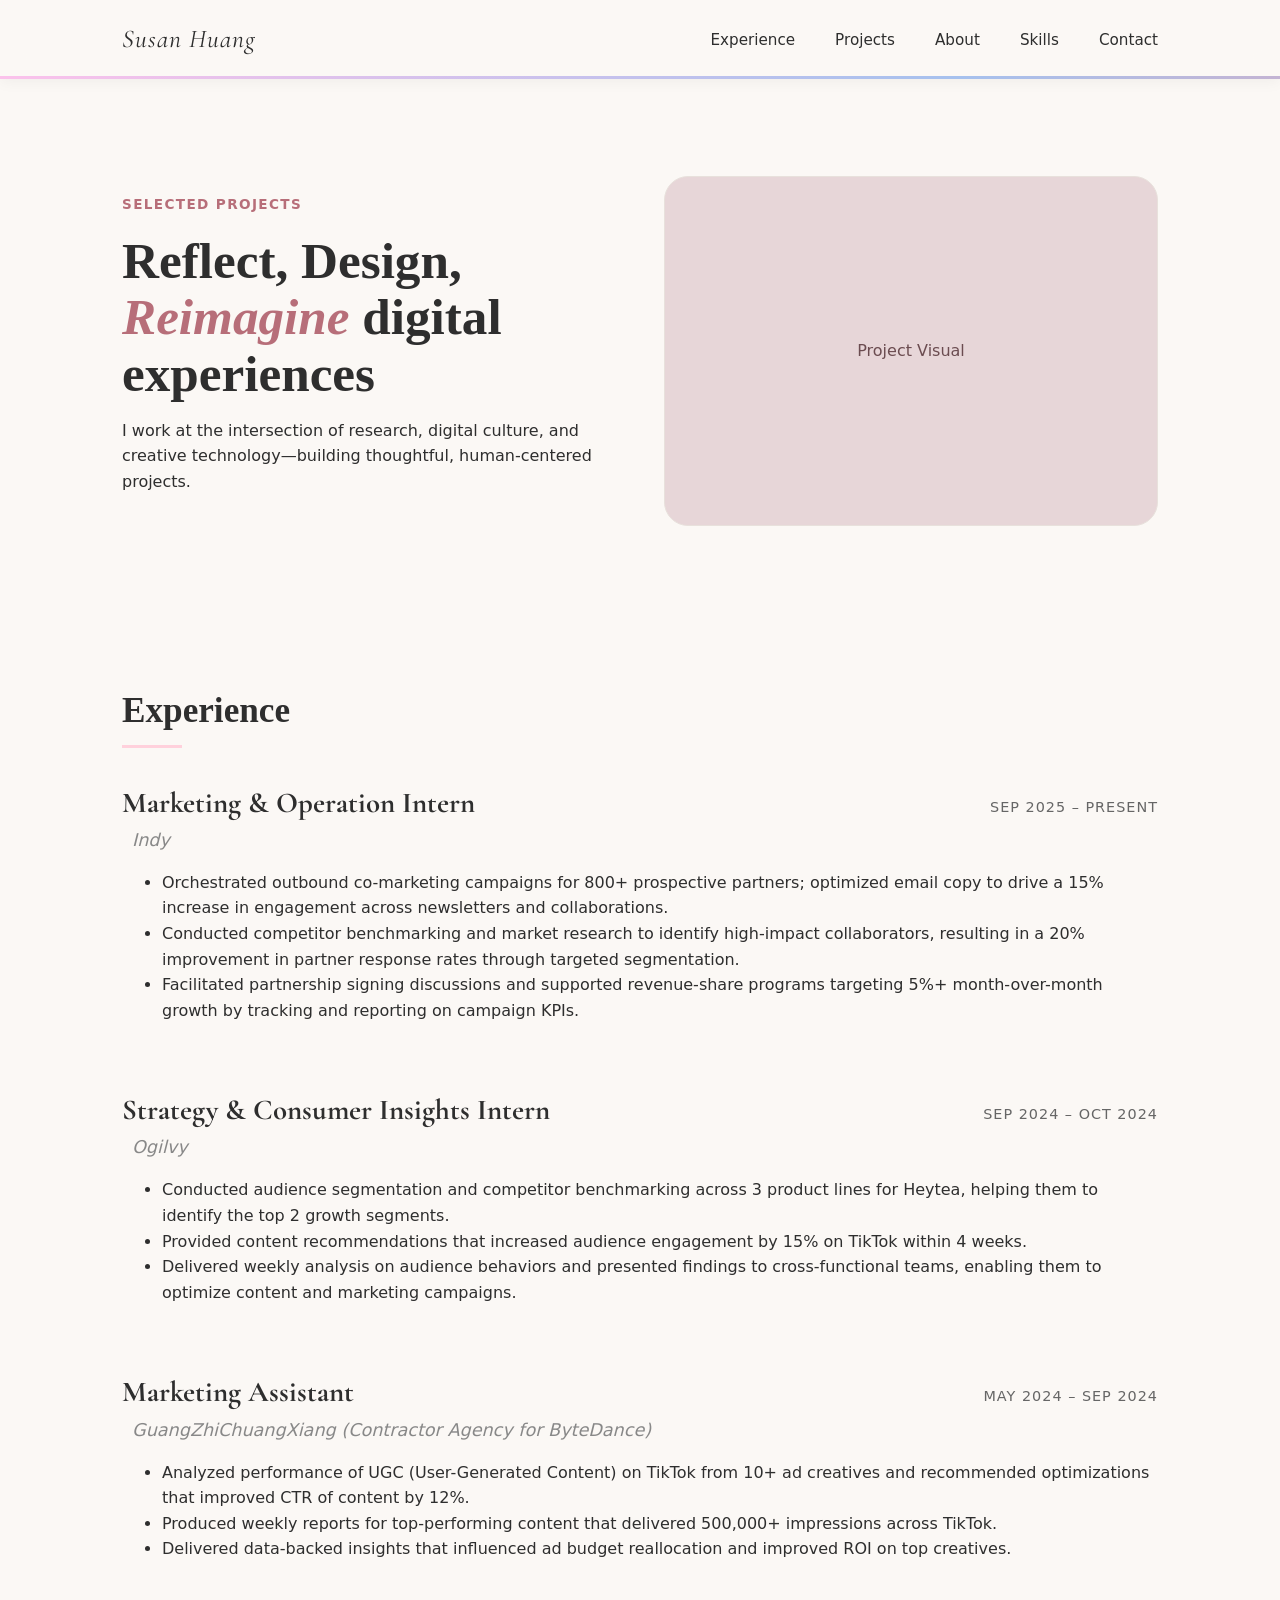
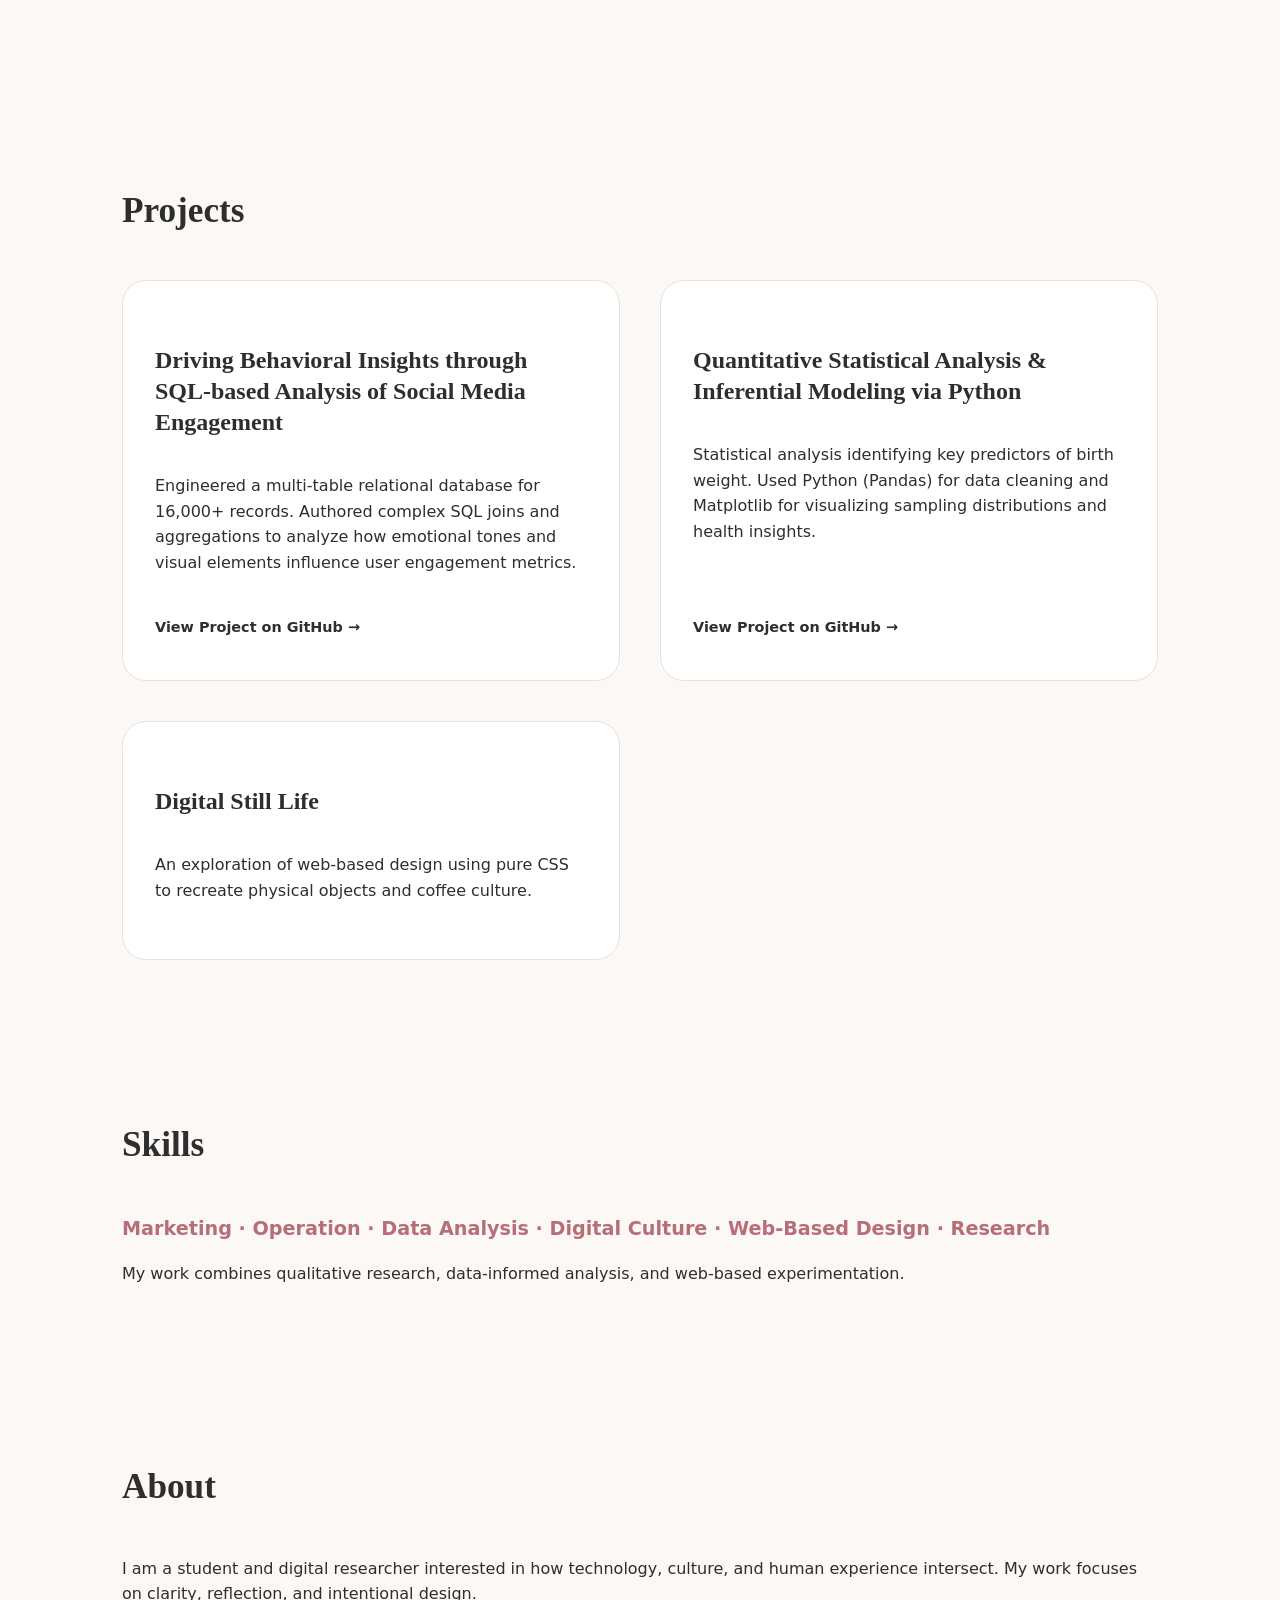
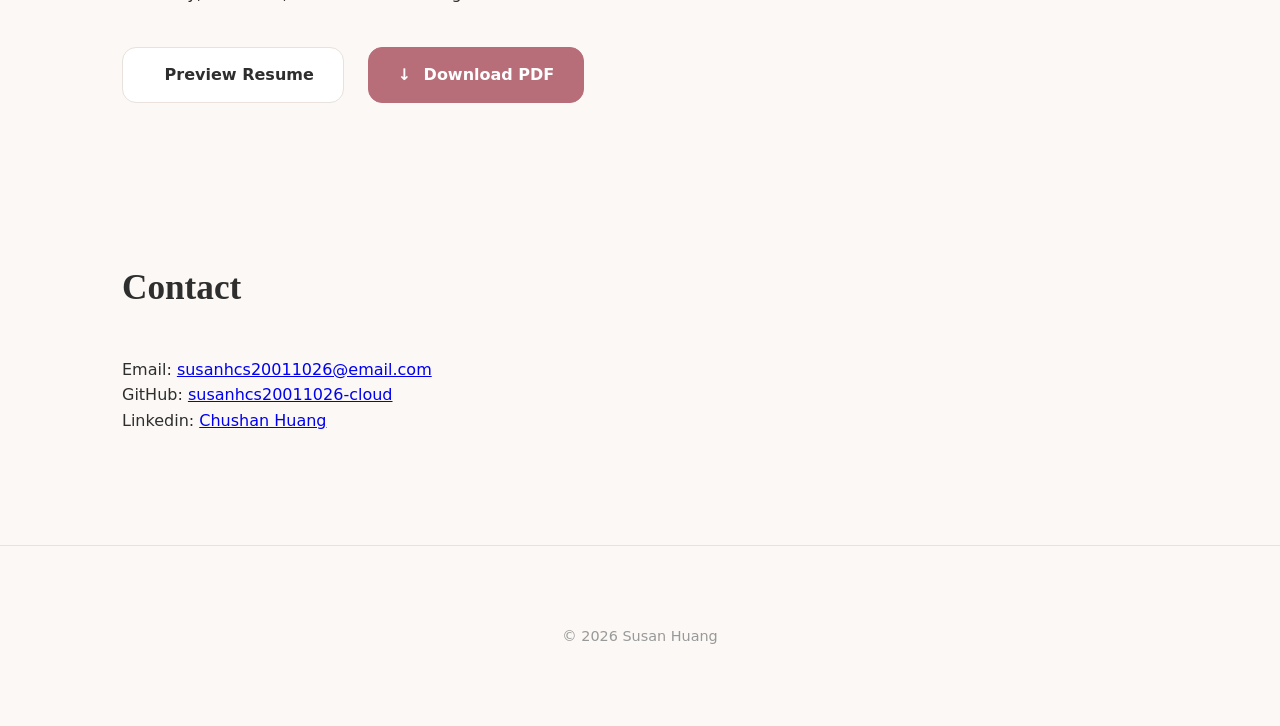
==== index.html @ eb7359be "first commit" ====
<!DOCTYPE html>
<html lang="en">
<head>
  <meta charset="UTF-8" />
  <title>Susan Huang — Career Portfolio</title>
  <meta name="viewport" content="width=device-width, initial-scale=1.0" />
  <link rel="stylesheet" href="style.css" />
  <link
  href="https://fonts.googleapis.com/css2?family=Cormorant+Garamond:ital@1&display=swap"
  rel="stylesheet"/>
</head>

<body>
  <header class="site-header">
    <nav class="nav">
      <div class="logo">Susan Huang</div>
      <ul class="nav-links">
        <li><a href="#Experience">Experience</a></li>
        <li><a href="#projects">Projects</a></li>
        <li><a href="#about">About</a></li>
        <li><a href="#skills">Skills</a></li>
        <li><a href="#contact">Contact</a></li>

      </ul>
    </nav>
  </header>

  <main>
    <section class="hero">
      <div class="hero-text">
        <span class="tag">Selected Projects</span>
        <h1>
          Reflect, Design,<br />
          <em>Reimagine</em> digital experiences
        </h1>
        <p>
          I work at the intersection of research, digital culture,
          and creative technology—building thoughtful, human-centered projects.
        </p>
      </div>

      <div class="hero-visual">
        <div class="placeholder">Project Visual</div>
      </div>
    </section>

    <section id="experience" class="experience">
  <h2>Experience</h2>
  <div class="experience-list">
    
    <div class="experience-item">
      <div class="exp-header">
        <div class="exp-title-group">
          <h3>Marketing & Operation Intern</h3>
          <span class="company">Indy</span>
        </div>
        <span class="date">Sep 2025 – Present</span>
      </div>
      <ul class="exp-bullet-points">
        <li>Orchestrated outbound co-marketing campaigns for 800+ prospective partners; optimized email copy to drive a 15% increase in engagement across newsletters and collaborations.</li>
        <li>Conducted competitor benchmarking and market research to identify high-impact collaborators, resulting in a 20% improvement in partner response rates through targeted segmentation.</li>
        <li>Facilitated partnership signing discussions and supported revenue-share programs targeting 5%+ month-over-month growth by tracking and reporting on campaign KPIs.</li>
      </ul>
    </div>

    <div class="experience-item">
      <div class="exp-header">
        <div class="exp-title-group">
          <h3>Strategy & Consumer Insights Intern</h3>
          <span class="company">Ogilvy</span>
        </div>
        <span class="date">Sep 2024 – Oct 2024</span>
      </div>
      <ul class="exp-bullet-points">
        <li>Conducted audience segmentation and competitor benchmarking across 3 product lines for Heytea, helping them to identify the top 2 growth segments.</li>
        <li>Provided content recommendations that increased audience engagement by 15% on TikTok within 4 weeks.</li>
        <li>Delivered weekly analysis on audience behaviors and presented findings to cross-functional teams, enabling them to optimize content and marketing campaigns.</li>
      </ul>
    </div>

    <div class="experience-item">
      <div class="exp-header">
        <div class="exp-title-group">
          <h3>Marketing Assistant</h3>
          <span class="company">GuangZhiChuangXiang (Contractor Agency for ByteDance)</span>
        </div>
        <span class="date">May 2024 – Sep 2024</span>
      </div>
      <ul class="exp-bullet-points">
        <li>Analyzed performance of UGC (User-Generated Content) on TikTok from 10+ ad creatives and recommended optimizations that improved CTR of content by 12%.</li>
        <li>Produced weekly reports for top-performing content that delivered 500,000+ impressions across TikTok.</li>
        <li>Delivered data-backed insights that influenced ad budget reallocation and improved ROI on top creatives.</li>
      </ul>
    </div>

  </div>
</section>

    <section id="projects" class="projects">
  <h2>Projects</h2>
  <div class="project-list">
    <article class="project-card">
      <h3>Driving Behavioral Insights through SQL-based Analysis of Social Media Engagement</h3>
      <p>
        Engineered a multi-table relational database for 16,000+ records. Authored complex SQL joins and aggregations to analyze how emotional tones and visual elements influence user engagement metrics.
      </p>
      <a href="https://github.com/susanhcs20011026-cloud/Social-Media-Engagement-Database-on-Mental-Health-Posts-X-Platform-" target="_blank" class="project-link">
        View Project on GitHub →
      </a>
    </article>

    <article class="project-card">
      <h3>Quantitative Statistical Analysis & Inferential Modeling via Python</h3>
      <p>
        Statistical analysis identifying key predictors of birth weight. Used Python (Pandas) for data cleaning and Matplotlib for visualizing sampling distributions and health insights.
      </p>
      <a href="https://github.com/susanhcs20011026-cloud/Public_Health_Inference_Birth_Weight" target="_blank" class="project-link">
        View Project on GitHub →
      </a>
    </article>

    <article class="project-card">
      <h3>Digital Still Life</h3>
      <p>
        An exploration of web-based design using pure CSS to recreate 
        physical objects and coffee culture.
      </p>
    </article>
  </div>
</section>

    <section id="skills" class="skills">
      <h2>Skills</h2>
      <p class="skills-subtitle">
        Marketing · Operation · Data Analysis · Digital Culture · Web-Based Design · Research 
      </p>
      <p class="skills-description">
        My work combines qualitative research, data-informed analysis, and web-based experimentation.
      </p>
    </section>

   <section id="about" class="about">
  <h2>About</h2>
  <p>
    I am a student and digital researcher interested in how
    technology, culture, and human experience intersect.
    My work focuses on clarity, reflection, and intentional design.
  </p>
  
  <div class="resume-actions">
    <a href="javascript:void(0)" class="btn-preview" onclick="toggleResume()">
      <span class="icon"></span> Preview Resume
    </a>

    <a href="susan_huang_resume.pdf" class="btn-resume" download>
      <span class="icon">↓</span> Download PDF
    </a>
  </div>

  <div id="resume-frame" class="resume-preview" style="margin-top: 3rem; display: none;">
    <h3>Resume Preview</h3>
    <div class="preview-container">
      <iframe src="Susan_Huang_Resume.pdf" width="100%" height="600px" style="border: none;"></iframe>
    </div>
  </div>
</section>

    <section id="contact" class="contact">
      <h2>Contact</h2>
      <p>
        Email: <a href="mailto:susanhhuang@email.com">susanhcs20011026@email.com</a><br>
        GitHub: <a href="https://github.com/susanhcs20011026-cloud">susanhcs20011026-cloud</a><br>
        Linkedin: <a href="https://www.linkedin.com/in/chushansusanhcs">Chushan Huang</a>
      </p>
    </section>
  </main>

  <footer class="site-footer">
    <p>© 2026 Susan Huang</p>
  </footer>
  <script>
  function toggleResume() {
    const frame = document.getElementById('resume-frame');
    if (frame.style.display === 'none') {
      frame.style.display = 'block';
      // 可选：点击后自动平滑滚动到预览区
      frame.scrollIntoView({ behavior: 'smooth' });
    } else {
      frame.style.display = 'none';
    }
  }
</script>
</body>
</html>
---- style.css ----
/* --- 基础变量与全局设置 --- */
:root {
  --bg-main: #fbf8f5;
  --accent: #b76e79;
  --text-main: #2e2e2e;
  --soft-border: #e8e1dc;
  --shadow-sm: 0 2px 8px rgba(0,0,0,0.05);
  --max-content-width: 1100px; /* 统一全站内容宽度核心变量 */
}

* {
  box-sizing: border-box;
}

body {
  margin: 0;
  font-family: system-ui, -apple-system, BlinkMacSystemFont, sans-serif;
  background-color: var(--bg-main);
  color: var(--text-main);
  line-height: 1.6;
  scroll-behavior: smooth;
  padding-top: 80px; /* 预留 Header 空间 */
}

/* --- 霓虹流光 Header --- */
.site-header {
  position: fixed; 
  top: 0;
  left: 0;
  width: 100%;
  z-index: 9999;
  padding: 1.2rem 0; /* 这里的左右通过内部 .nav 控制 */
  background: rgba(251, 248, 245, 0.85);
  backdrop-filter: blur(15px);
  -webkit-backdrop-filter: blur(15px);
  box-shadow: 0 2px 15px rgba(0, 0, 0, 0.05);
}

.site-header::after {
  content: "";
  position: absolute;
  bottom: 0;
  left: 0;
  right: 0;
  height: 3px;
  background: linear-gradient(90deg, #fbc2eb, #a6c1ee, #ff9a9e, #a6c1ee, #fbc2eb);
  background-size: 300% 100%;
  animation: flowing-border 6s linear infinite;
}

@keyframes flowing-border {
  0% { background-position: 0% 50%; }
  100% { background-position: 100% 50%; }
}

.nav {
  width: 100%;
  max-width: var(--max-content-width);
  margin: 0 auto;
  display: flex;
  justify-content: space-between;
  align-items: center;
  padding: 0 2rem;
}

.logo {
  font-family: "Cormorant Garamond", serif;
  font-style: italic;
  font-size: 1.6rem;
  letter-spacing: 0.04em;
  color: var(--text-main);
  text-decoration: none;
}

.nav-links {
  list-style: none;
  display: flex;
  gap: 2.5rem;
  margin: 0;
}

.nav-links a {
  text-decoration: none;
  color: var(--text-main);
  font-weight: 500;
  font-size: 0.95rem;
  transition: 0.3s;
}

.nav-links a:hover { color: var(--accent); }

/* --- 全局 Section 容器对齐修正 --- */
section, 
.hero, 
.projects, 
.experience, 
.skills, 
.about, 
.contact {
  max-width: var(--max-content-width);
  margin: 4rem auto; /* 统一上下外边距 */
  padding: 2rem;     /* 统一左右内边距 */
  box-sizing: border-box;
}

h2 {
  font-family: "Georgia", serif;
  font-size: 2.2rem;
  margin-bottom: 2.5rem;
  margin-left: 0;
  text-align: left;
}

/* --- Hero Section --- */
.hero {
  display: grid;
  grid-template-columns: 1fr 1fr;
  gap: 3rem;
  align-items: center;
}

.hero h1 {
  font-family: "Georgia", serif;
  font-size: 3.2rem;
  margin: 1rem 0;
  line-height: 1.1;
}

.hero em { color: var(--accent); font-style: italic; }

.tag {
  font-size: 0.85rem;
  text-transform: uppercase;
  letter-spacing: 0.1em;
  color: var(--accent);
  font-weight: bold;
}

.hero-visual .placeholder {
  background-color: #e7d6d8;
  border-radius: 24px;
  height: 350px;
  display: flex;
  align-items: center;
  justify-content: center;
  color: #6b4c50;
  border: 1px solid var(--soft-border);
}

/* --- Experience 板块修正 --- */
.experience-list {
  width: 100%;
}

.experience-item {
  margin-bottom: 4rem; /* 增加三段经历之间的间距，让页面更有呼吸感 */
  width: 100%;
}

.exp-header {
  display: flex;
  justify-content: space-between;
  align-items: baseline;
  margin-bottom: 1rem;
}

.exp-title-group h3 {
  font-family: 'Cormorant Garamond', serif;
  font-size: 1.8rem;
  margin: 0;
}

.company {
  font-size: 1.1rem;
  color: #888;
  font-style: italic;
  margin-left: 10px;
}

.date {
  font-size: 0.9rem;
  letter-spacing: 1px;
  text-transform: uppercase;
  color: #666;
}

/* --- 这里是你新加的 Bullet Points 控制 --- */
.exp-bullets {
  margin: 1rem 0 0 0;
  padding: 0;
  list-style: none; /* 禁用默认的黑色实心圆点 */
}

.exp-bullets li {
  position: relative;
  padding-left: 1.5rem; /* 为左侧的粉色点留出位置 */
  margin-bottom: 0.8rem;
  line-height: 1.7; /* 稍微增加行高，提升阅读舒适度 */
  color: #444;
  font-size: 1.05rem;
}

/* 使用伪元素添加你主题色的淡粉色圆点 */
.exp-bullets li::before {
  content: "•";
  position: absolute;
  left: 0;
  color: var(--accent); /* 自动调用你定义的粉色 #b76e79 */
  font-weight: bold;
  font-size: 1.2rem; /* 让点点稍微明显一点 */
}

/* 标题下的粉色装饰横线 */
.experience h2 {
  position: relative;
  display: inline-block;
}

.experience h2::after {
  content: "";
  position: absolute;
  bottom: -8px;
  left: 0;
  width: 60px;
  height: 3px;
  background-color: #ffd1dc; /* 你的淡粉色装饰线 */
}

/* --- Projects 卡片 --- */
.project-list {
  display: grid;
  grid-template-columns: repeat(auto-fit, minmax(320px, 1fr));
  gap: 2.5rem;
}

.project-card {
  padding: 2.5rem 2rem;
  background: #ffffff;
  border: 1px solid var(--soft-border);
  border-radius: 24px;
  transition: all 0.4s cubic-bezier(0.19, 1, 0.22, 1);
  display: flex;
  flex-direction: column;
}

.project-card:hover {
  transform: translateY(-8px);
  box-shadow: 0 15px 35px rgba(183, 110, 121, 0.12);
  border-color: var(--accent);
}

.project-card h3 {
  font-family: "Georgia", serif;
  font-size: 1.5rem;
  margin-bottom: 1.2rem;
  line-height: 1.3;
}

.project-link {
  margin-top: auto; /* 将链接推到底部 */
  padding-top: 1.5rem;
  color: var(--text-main);
  text-decoration: none;
  font-weight: bold;
  font-size: 0.9rem;
  border-bottom: 1px solid transparent;
  width: fit-content;
  transition: 0.3s;
}

.project-link:hover {
  color: var(--accent);
  border-bottom-color: var(--accent);
}

/* --- Skills & About --- */
.skills-subtitle {
  font-size: 1.2rem;
  font-weight: 600;
  color: var(--accent);
  margin-bottom: 1rem;
}

.resume-actions {
  display: flex;
  gap: 1.5rem;
  margin-top: 2.5rem;
}

.btn-preview, .btn-resume {
  display: inline-flex;
  align-items: center;
  gap: 0.8rem;
  padding: 0.9rem 1.8rem;
  border-radius: 14px;
  font-weight: 600;
  text-decoration: none;
  transition: 0.3s;
}

.btn-preview {
  background: white;
  border: 1px solid var(--soft-border);
  color: var(--text-main);
}

.btn-resume {
  background: var(--accent);
  color: white;
  border: 1px solid var(--accent);
}

.btn-preview:hover, .btn-resume:hover {
  transform: translateY(-3px);
  box-shadow: 0 8px 20px rgba(183, 110, 121, 0.2);
}

/* --- Footer --- */
.site-footer {
  text-align: center;
  padding: 4rem 2rem;
  font-size: 0.9rem;
  color: #999;
  border-top: 1px solid var(--soft-border);
}

/* 响应式适配 */
@media (max-width: 768px) {
  .hero { grid-template-columns: 1fr; text-align: center; }
  .nav-links { display: none; } /* 移动端可隐藏或改为菜单 */
  .exp-header { flex-direction: column; gap: 0.5rem; }
}
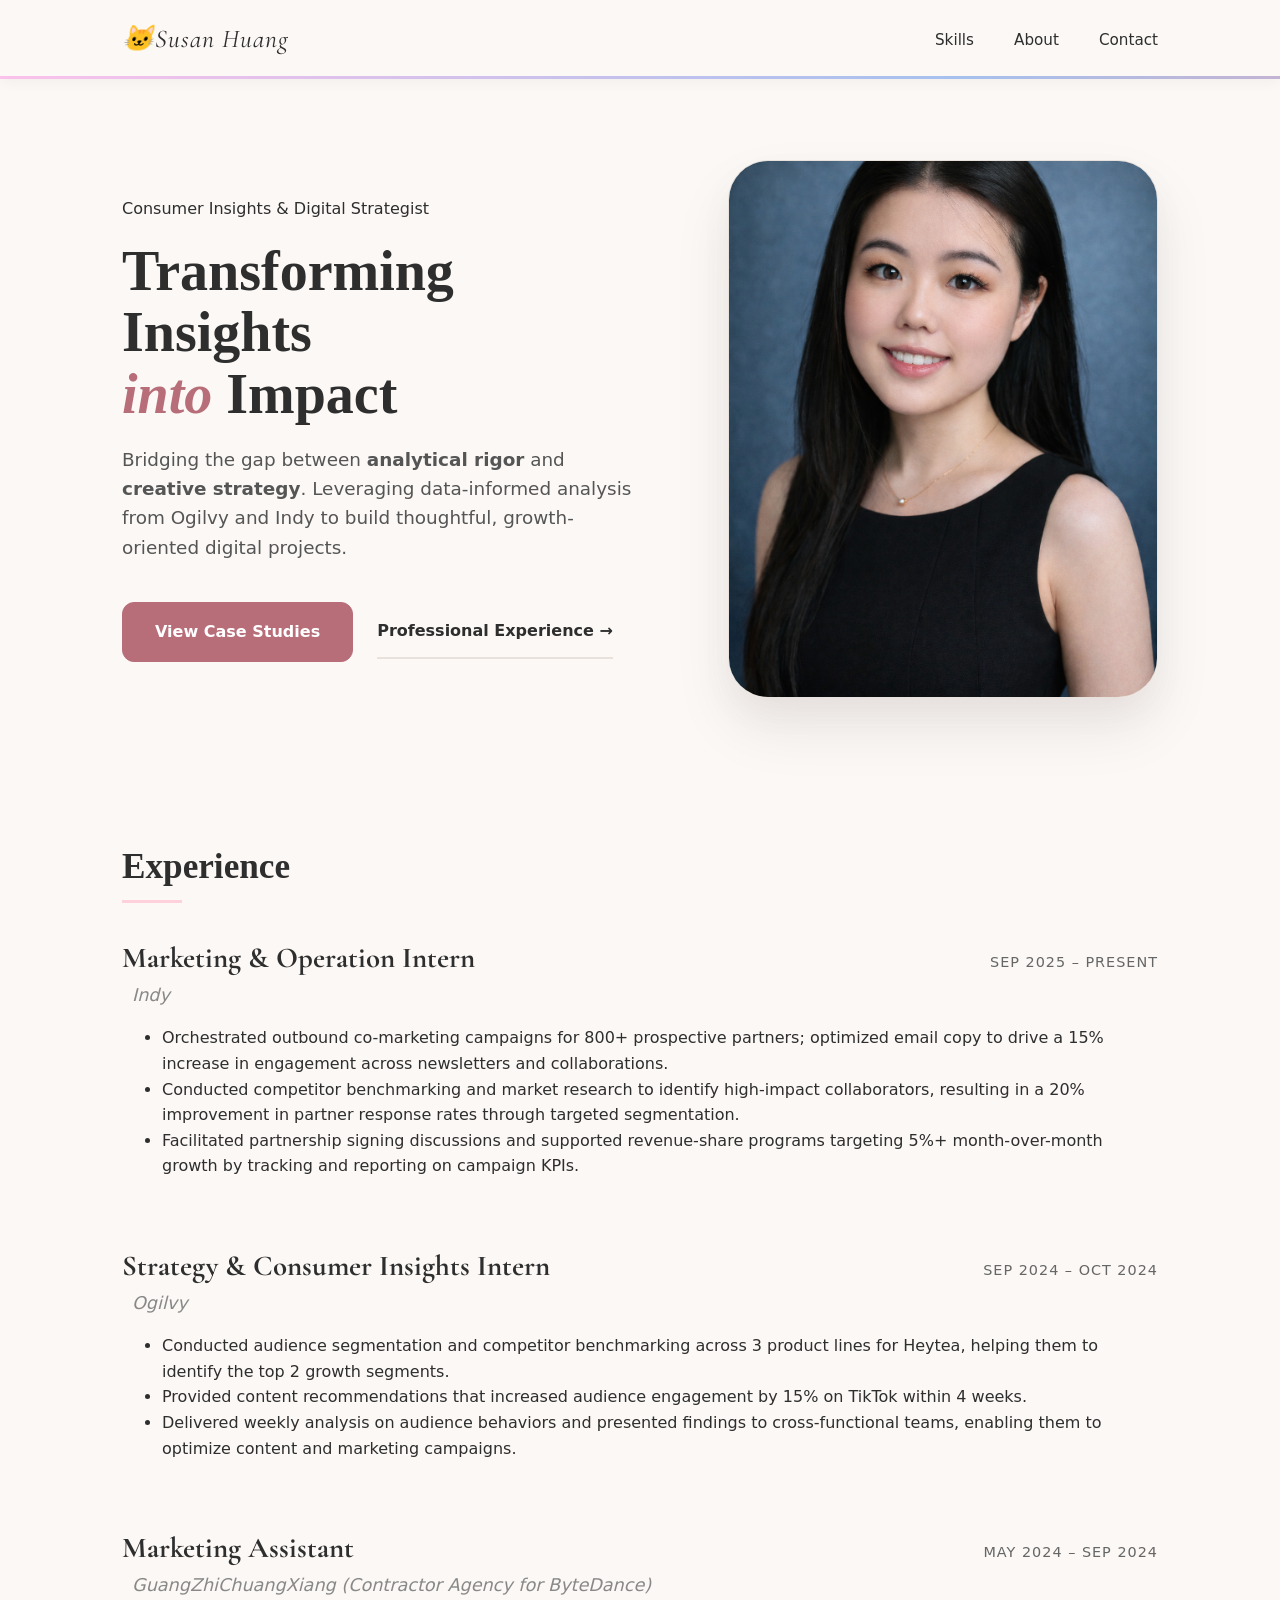
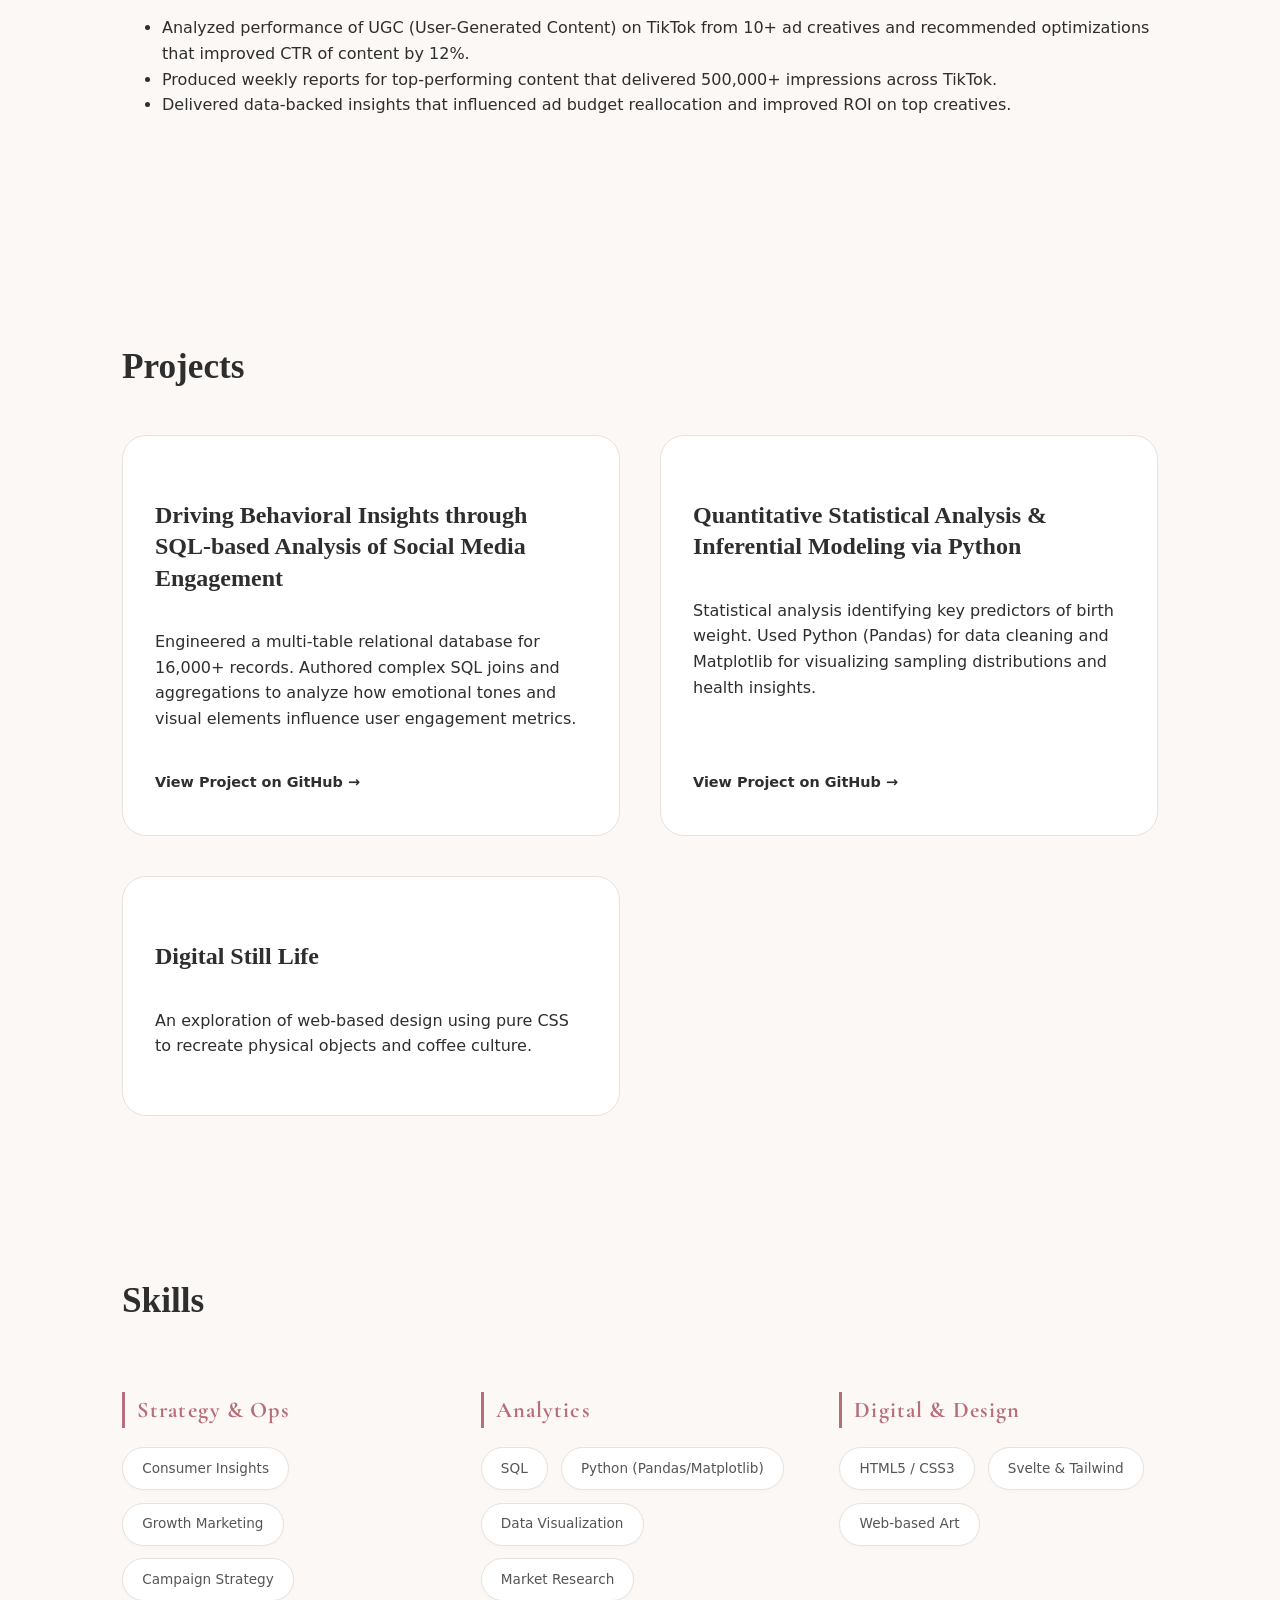
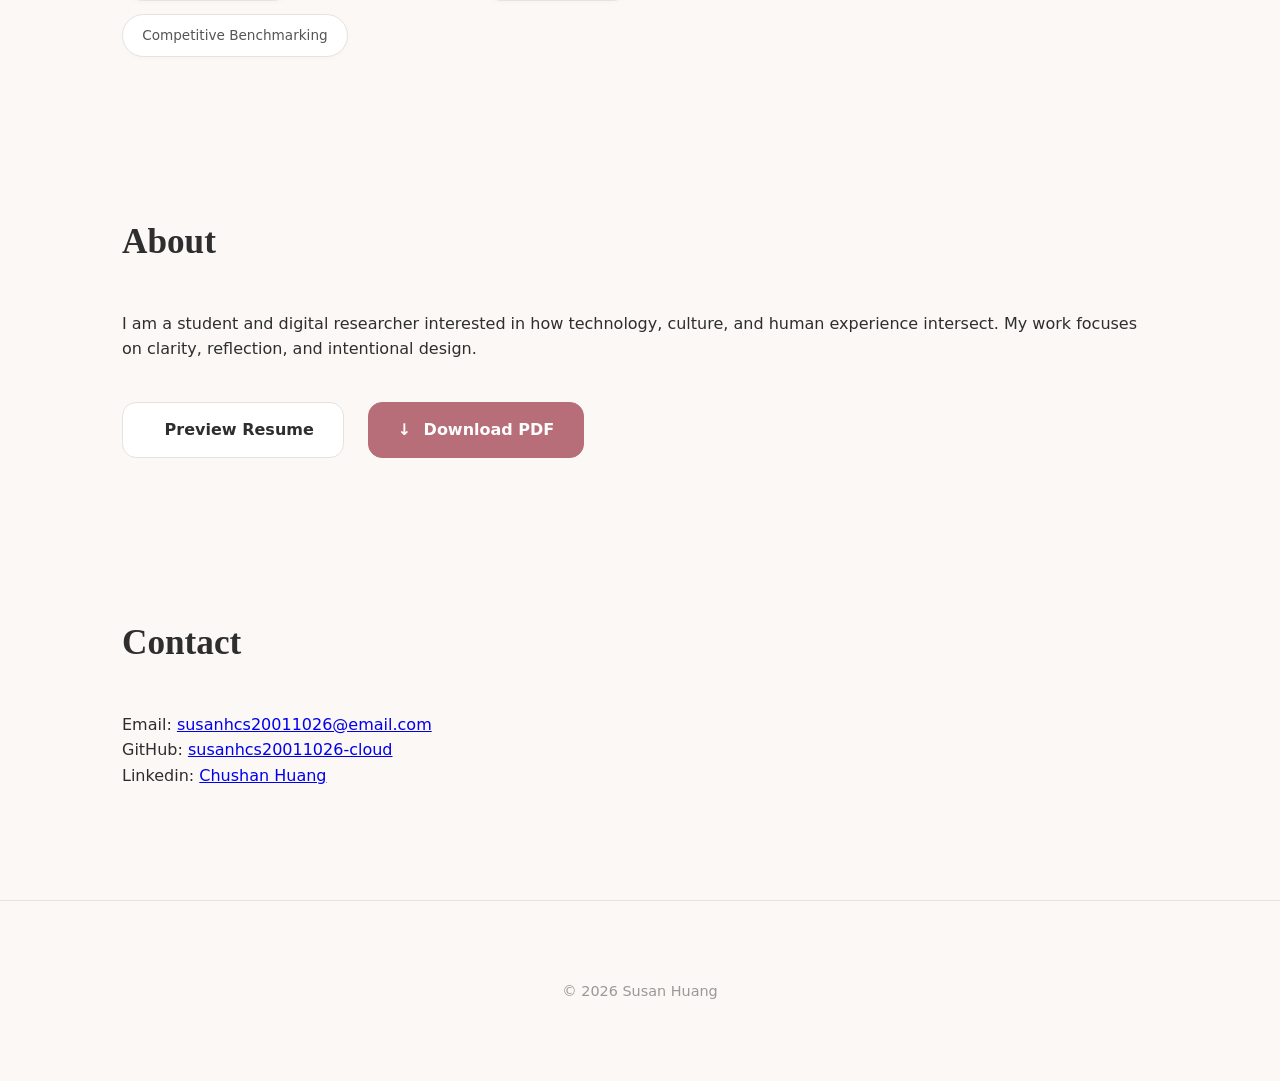
==== commit 192fbf95: "update hero and skills, add profile photo" ====
--- a/index.html
+++ b/index.html
@@ -13,12 +13,10 @@
 <body>
   <header class="site-header">
     <nav class="nav">
-      <div class="logo">Susan Huang</div>
+      <div class="logo">🐱Susan Huang</div>
       <ul class="nav-links">
-        <li><a href="#Experience">Experience</a></li>
-        <li><a href="#projects">Projects</a></li>
+        <li><a href="#Skills">Skills</a></li>
         <li><a href="#about">About</a></li>
-        <li><a href="#skills">Skills</a></li>
         <li><a href="#contact">Contact</a></li>
 
       </ul>
@@ -26,23 +24,28 @@
   </header>
 
   <main>
-    <section class="hero">
-      <div class="hero-text">
-        <span class="tag">Selected Projects</span>
-        <h1>
-          Reflect, Design,<br />
-          <em>Reimagine</em> digital experiences
-        </h1>
-        <p>
-          I work at the intersection of research, digital culture,
-          and creative technology—building thoughtful, human-centered projects.
-        </p>
-      </div>
-
-      <div class="hero-visual">
-        <div class="placeholder">Project Visual</div>
-      </div>
-    </section>
+   <section class="hero">
+  <div class="hero-text">
+    <span class="tag">Consumer Insights & Digital Strategist</span>
+    <h1>
+      Transforming Insights<br />
+      <em>into</em> Impact
+    </h1>
+    <p>
+      Bridging the gap between <strong>analytical rigor</strong> and <strong>creative strategy</strong>. 
+      Leveraging data-informed analysis from Ogilvy and Indy to build thoughtful, growth-oriented digital projects.
+    </p>
+    
+    <div class="hero-actions">
+      <a href="#projects" class="btn-primary">View Case Studies</a>
+      <a href="#experience" class="btn-secondary">Professional Experience →</a>
+    </div>
+  </div>
+
+  <div class="hero-visual">
+    <img src="susan_photo.jpg" alt="Susan Huang - Strategic Marketing Professional" class="hero-photo">
+  </div>
+</section>
 
     <section id="experience" class="experience">
   <h2>Experience</h2>
@@ -129,15 +132,39 @@
   </div>
 </section>
 
-    <section id="skills" class="skills">
-      <h2>Skills</h2>
-      <p class="skills-subtitle">
-        Marketing · Operation · Data Analysis · Digital Culture · Web-Based Design · Research 
-      </p>
-      <p class="skills-description">
-        My work combines qualitative research, data-informed analysis, and web-based experimentation.
-      </p>
-    </section>
+   <section id="skills" class="skills">
+  <h2>Skills</h2>
+  <div class="skills-grid">
+    <div class="skill-category">
+      <h3>Strategy & Ops</h3>
+      <div class="skill-tags">
+        <span>Consumer Insights</span>
+        <span>Growth Marketing</span>
+        <span>Campaign Strategy</span>
+        <span>Competitive Benchmarking</span>
+      </div>
+    </div>
+
+    <div class="skill-category">
+      <h3>Analytics</h3>
+      <div class="skill-tags">
+        <span>SQL</span>
+        <span>Python (Pandas/Matplotlib)</span>
+        <span>Data Visualization</span>
+        <span>Market Research</span>
+      </div>
+    </div>
+
+    <div class="skill-category">
+      <h3>Digital & Design</h3>
+      <div class="skill-tags">
+        <span>HTML5 / CSS3</span>
+        <span>Svelte & Tailwind</span>
+        <span>Web-based Art</span>
+      </div>
+    </div>
+  </div>
+</section>
 
    <section id="about" class="about">
   <h2>About</h2>
--- a/style.css
+++ b/style.css
@@ -111,42 +111,138 @@
   text-align: left;
 }
 
-/* --- Hero Section --- */
+/* --- Hero Section 融合版 --- */
 .hero {
   display: grid;
-  grid-template-columns: 1fr 1fr;
-  gap: 3rem;
-  align-items: center;
+  grid-template-columns: 1.1fr 0.9fr; /* 兼顾文字排版与图片展示 */
+  gap: 5rem;
+  align-items: center;
+  max-width: var(--max-content-width);
+  margin: 5rem auto;
+  padding: 0 2rem;
 }
 
 .hero h1 {
   font-family: "Georgia", serif;
-  font-size: 3.2rem;
-  margin: 1rem 0;
+  font-size: 3.5rem; /* 增强视觉冲击力 */
+  margin: 1.2rem 0;
   line-height: 1.1;
-}
-
-.hero em { color: var(--accent); font-style: italic; }
-
-.tag {
-  font-size: 0.85rem;
-  text-transform: uppercase;
-  letter-spacing: 0.1em;
+  color: var(--text-main);
+}
+
+.hero em { 
+  color: var(--accent); /* 你的主题粉色 #b76e79 */
+  font-style: italic; 
+}
+
+.hero p {
+  font-size: 1.15rem;
+  color: #555;
+  max-width: 520px;
+  margin-bottom: 2.5rem;
+  line-height: 1.6;
+}
+
+/* --- 按钮样式 (融合 Marketing 转化逻辑与交互感) --- */
+.hero-actions {
+  display: flex;
+  gap: 1.5rem;
+  align-items: center;
+}
+
+/* 主按钮：View Case Studies */
+.btn-primary {
+  display: inline-flex;
+  align-items: center;
+  background: var(--accent);
+  color: white;
+  padding: 1rem 2rem;
+  border-radius: 12px;
+  text-decoration: none;
+  font-weight: 600;
+  font-size: 1rem;
+  transition: all 0.3s cubic-bezier(0.4, 0, 0.2, 1);
+  border: 1px solid var(--accent);
+}
+
+.btn-primary:hover {
+  background: #a55d67; /* 悬停时稍微加深粉色 */
+  transform: translateY(-3px);
+  box-shadow: 0 10px 20px rgba(183, 110, 121, 0.25);
+}
+
+/* 次按钮：Professional Experience */
+.btn-secondary {
+  display: inline-flex;
+  align-items: center;
+  color: var(--text-main);
+  text-decoration: none;
+  font-weight: 600;
+  font-size: 1rem;
+  padding: 0.8rem 0;
+  border-bottom: 2px solid var(--soft-border);
+  transition: all 0.3s ease;
+}
+
+.btn-secondary:hover {
   color: var(--accent);
-  font-weight: bold;
-}
-
-.hero-visual .placeholder {
-  background-color: #e7d6d8;
-  border-radius: 24px;
-  height: 350px;
-  display: flex;
-  align-items: center;
+  border-bottom-color: var(--accent);
+  padding-left: 8px; /* 轻微右移感，引导点击 */
+}
+
+/* --- 照片样式 (融合专业感与氛围感) --- */
+.hero-visual {
+  display: flex;
   justify-content: center;
-  color: #6b4c50;
+  align-items: center;
+}
+
+.hero-photo {
+  width: 100%;
+  max-width: 440px;
+  height: auto;
+  aspect-ratio: 4 / 5; /* 保持专业人像比例 */
+  object-fit: cover;
+  border-radius: 40px; /* 大圆角呼应作品集整体风格 */
   border: 1px solid var(--soft-border);
-}
-
+  /* 融合了黑色深度的同时，加入了一点点淡粉色的环境光阴影 */
+  box-shadow: 
+    0 30px 60px rgba(0,0,0,0.08), 
+    0 15px 30px rgba(183, 110, 121, 0.05); 
+  transition: transform 0.5s cubic-bezier(0.19, 1, 0.22, 1);
+}
+
+.hero-photo:hover {
+  transform: scale(1.02) rotate(0.5deg); /* 微小的旋转增加动感 */
+}
+
+/* --- 响应式适配：移动端体验优化 --- */
+@media (max-width: 768px) {
+  .hero {
+    grid-template-columns: 1fr;
+    text-align: center;
+    margin: 3rem auto;
+    gap: 3rem;
+  }
+  
+  .hero h1 {
+    font-size: 2.8rem; /* 移动端字号缩小 */
+  }
+
+  .hero-actions {
+    justify-content: center;
+    flex-direction: column;
+    gap: 1.2rem;
+  }
+  
+  .hero p { 
+    margin: 0 auto 2.5rem auto; 
+  }
+  
+  .hero-photo {
+    max-width: 320px; /* 移动端缩小照片 */
+  }
+}
 /* --- Experience 板块修正 --- */
 .experience-list {
   width: 100%;
@@ -273,20 +369,68 @@
   border-bottom-color: var(--accent);
 }
 
-/* --- Skills & About --- */
-.skills-subtitle {
-  font-size: 1.2rem;
-  font-weight: 600;
+/* --- Skills Section (标签气泡风格) --- */
+.skills-grid {
+  display: grid;
+  grid-template-columns: repeat(auto-fit, minmax(280px, 1fr));
+  gap: 2.5rem;
+  margin-top: 2.5rem;
+}
+
+.skill-category h3 {
+  font-family: 'Cormorant Garamond', serif;
+  font-size: 1.4rem;
+  margin-bottom: 1.2rem;
   color: var(--accent);
-  margin-bottom: 1rem;
+  border-left: 3px solid var(--accent);
+  padding-left: 12px;
+  letter-spacing: 0.05em;
+}
+
+.skill-tags {
+  display: flex;
+  flex-wrap: wrap;
+  gap: 0.8rem;
+}
+
+.skill-tags span {
+  font-size: 0.85rem;
+  font-weight: 500;
+  padding: 0.6rem 1.2rem;
+  background: white;
+  border: 1px solid var(--soft-border);
+  border-radius: 50px;
+  color: #555;
+  transition: all 0.3s cubic-bezier(0.4, 0, 0.2, 1);
+  cursor: default;
+  box-shadow: 0 2px 5px rgba(0,0,0,0.02);
+}
+
+.skill-tags span:hover {
+  background: var(--accent);
+  color: white;
+  border-color: var(--accent);
+  transform: translateY(-3px);
+  box-shadow: 0 8px 15px rgba(183, 110, 126, 0.15);
+}
+
+/* --- About Section (简历与个人描述) --- */
+.about-description {
+  max-width: 700px;
+  font-size: 1.1rem;
+  line-height: 1.8;
+  color: #444;
+  margin-bottom: 2rem;
 }
 
 .resume-actions {
   display: flex;
+  flex-wrap: wrap;
   gap: 1.5rem;
   margin-top: 2.5rem;
 }
 
+/* 按钮基础样式 */
 .btn-preview, .btn-resume {
   display: inline-flex;
   align-items: center;
@@ -295,15 +439,17 @@
   border-radius: 14px;
   font-weight: 600;
   text-decoration: none;
-  transition: 0.3s;
-}
-
+  transition: all 0.3s ease;
+}
+
+/* 预览按钮：轻盈白底 */
 .btn-preview {
   background: white;
   border: 1px solid var(--soft-border);
   color: var(--text-main);
 }
 
+/* 下载按钮：主题色底 */
 .btn-resume {
   background: var(--accent);
   color: white;
@@ -312,9 +458,13 @@
 
 .btn-preview:hover, .btn-resume:hover {
   transform: translateY(-3px);
-  box-shadow: 0 8px 20px rgba(183, 110, 121, 0.2);
-}
-
+  box-shadow: 0 10px 20px rgba(183, 110, 121, 0.2);
+}
+
+.btn-preview:hover {
+  border-color: var(--accent);
+  color: var(--accent);
+}
 /* --- Footer --- */
 .site-footer {
   text-align: center;
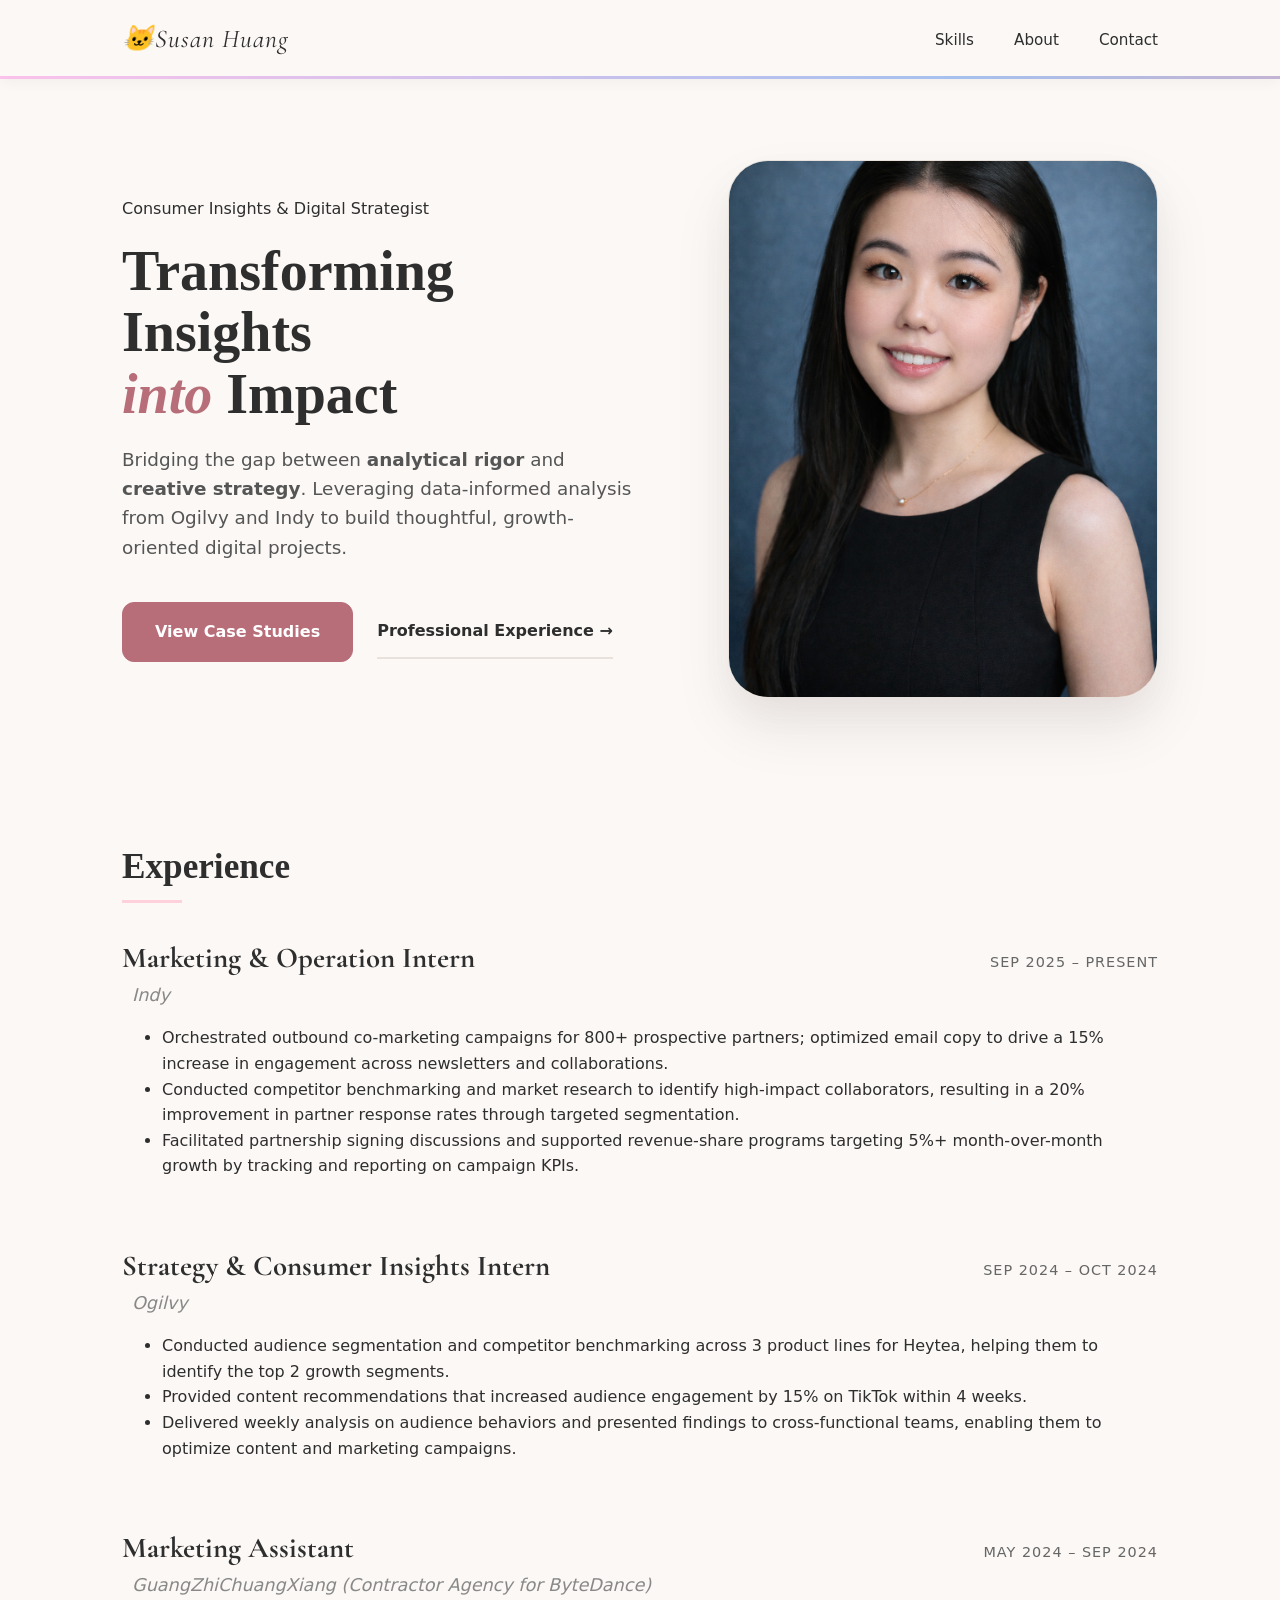
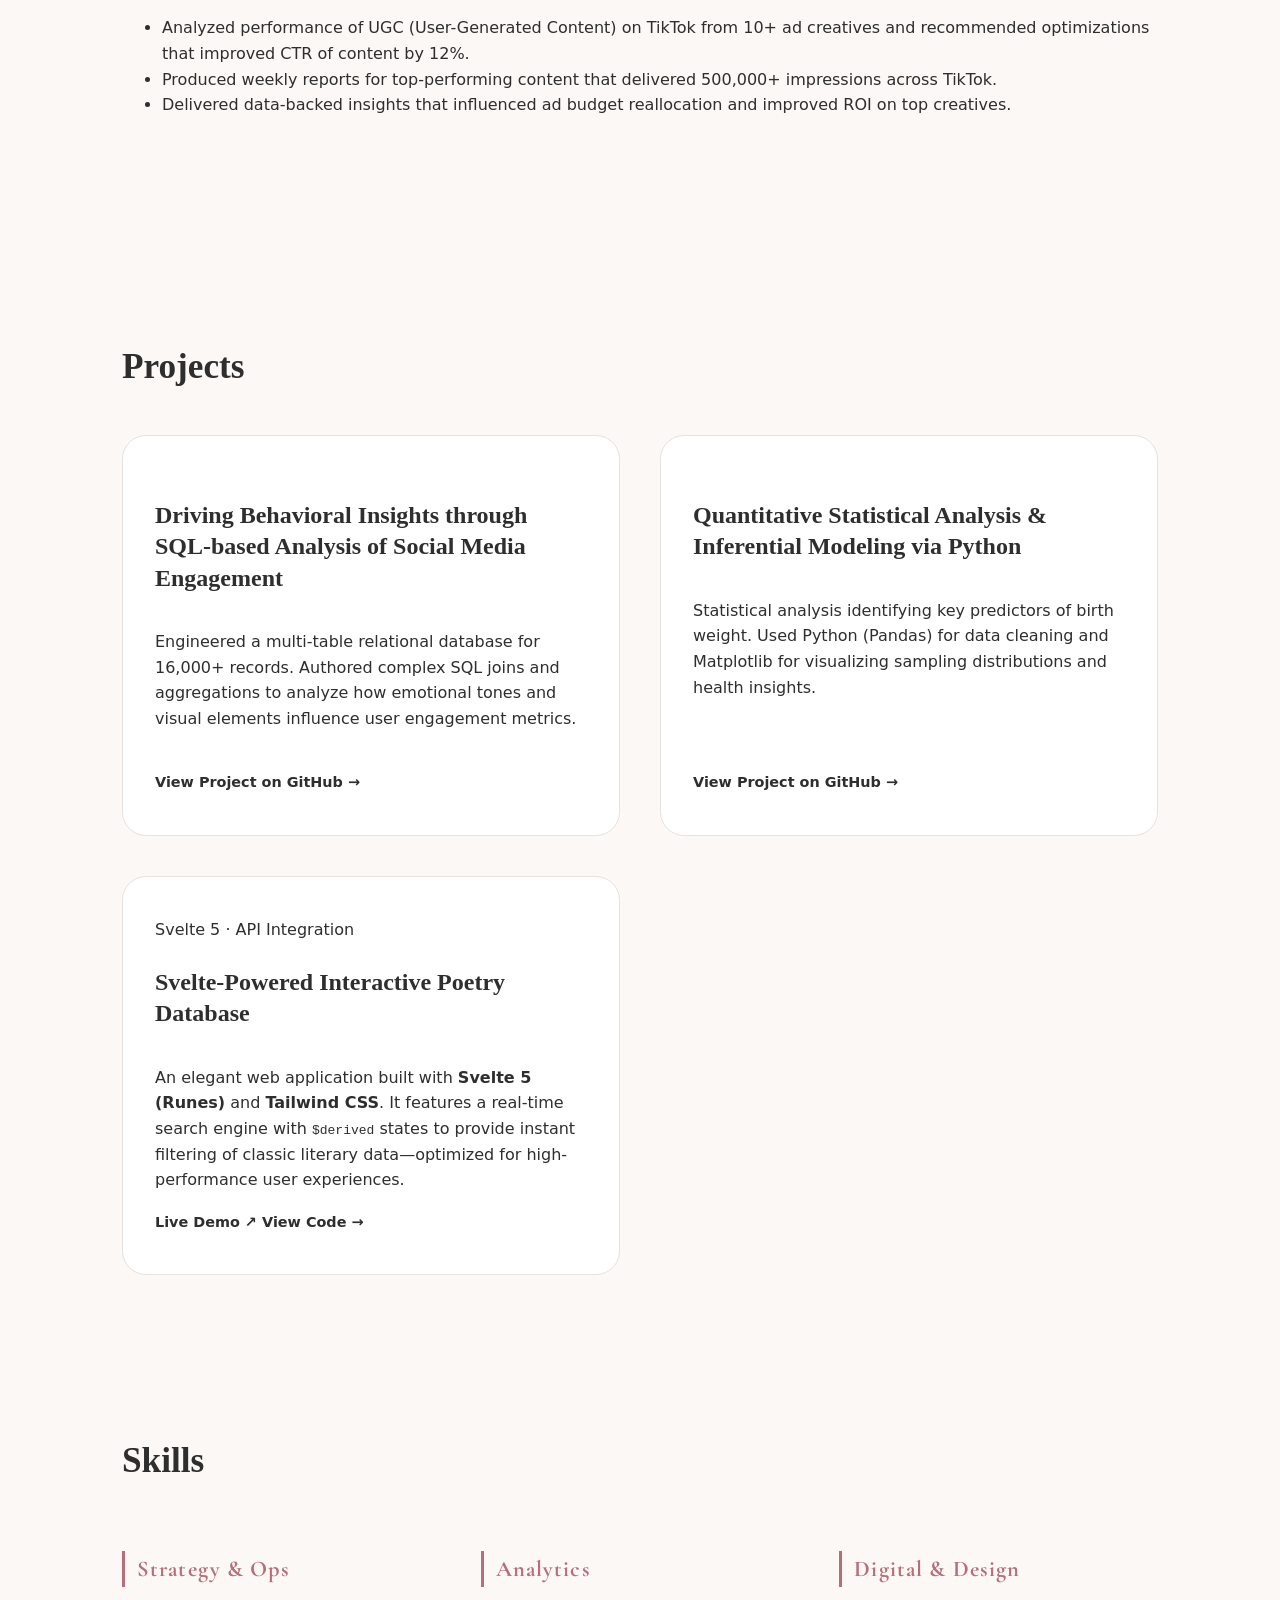
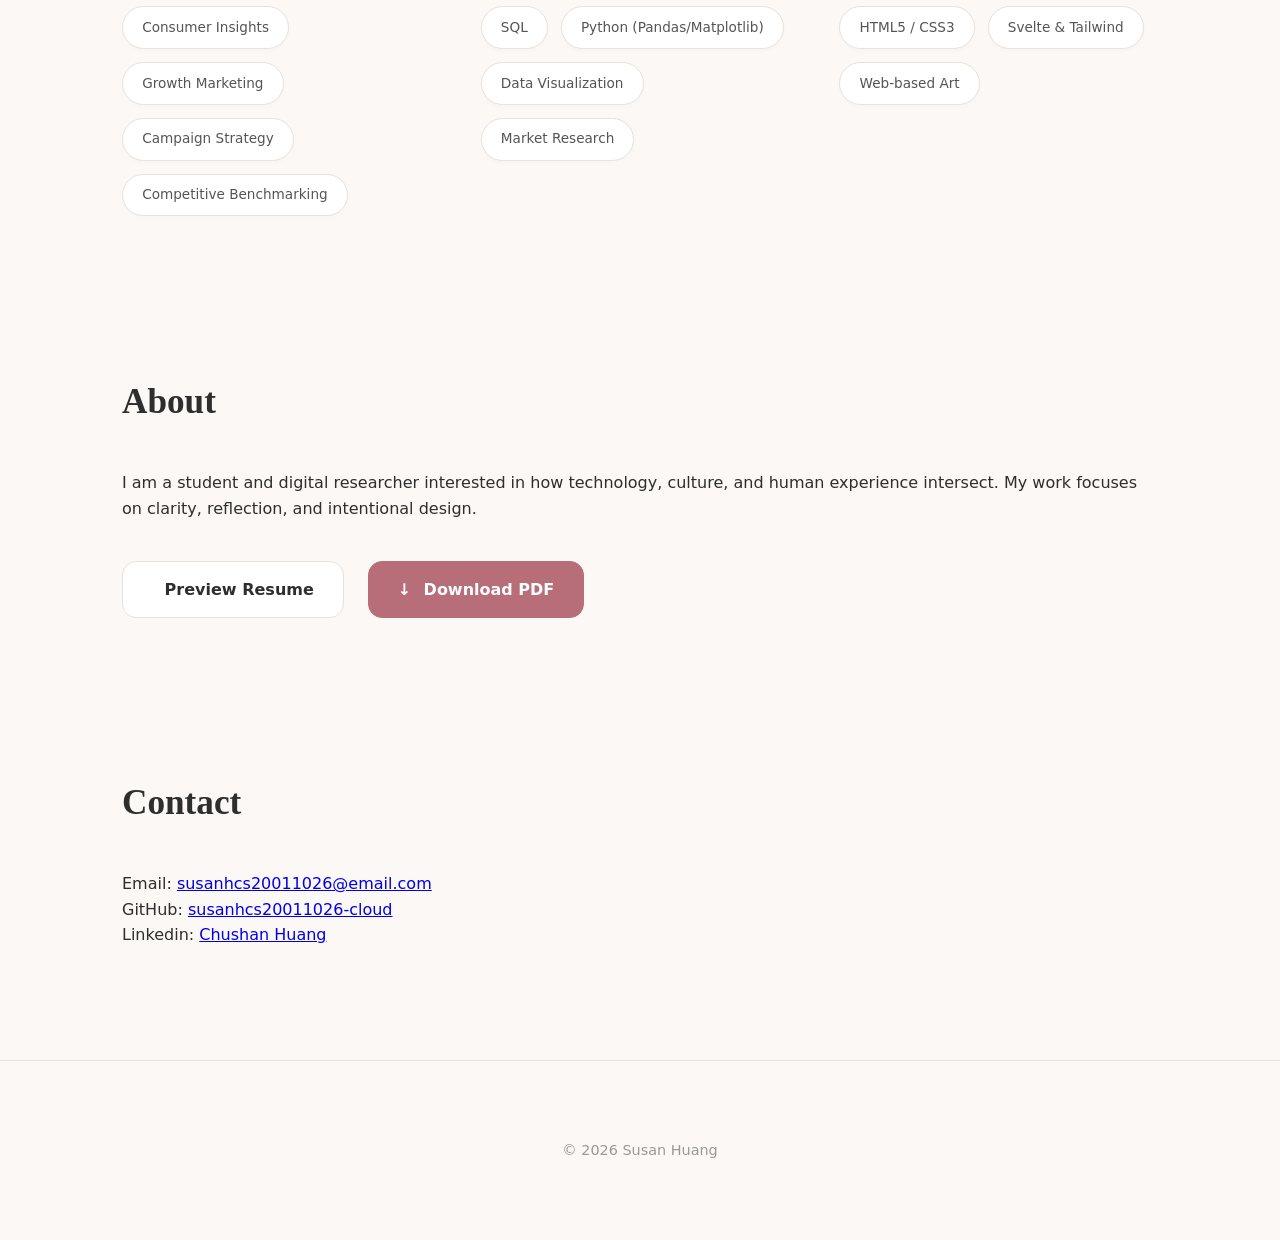
==== commit 14cee118: "update" ====
--- a/index.html
+++ b/index.html
@@ -123,12 +123,17 @@
     </article>
 
     <article class="project-card">
-      <h3>Digital Still Life</h3>
-      <p>
-        An exploration of web-based design using pure CSS to recreate 
-        physical objects and coffee culture.
-      </p>
-    </article>
+  <div class="project-tag">Svelte 5 · API Integration</div>
+  <h3>Svelte-Powered Interactive Poetry Database</h3>
+  <p>
+    An elegant web application built with <strong>Svelte 5 (Runes)</strong> and <strong>Tailwind CSS</strong>. 
+    It features a real-time search engine with <code>$derived</code> states to provide instant filtering of classic literary data—optimized for high-performance user experiences.
+  </p>
+  <div class="project-links">
+    <a href="https://susanhcs20011026-cloud.github.io/poetry-app/" target="_blank" class="project-link">Live Demo ↗</a>
+    <a href="https://github.com/susanhcs20011026-cloud/poetry-app" target="_blank" class="project-link">View Code →</a>
+  </div>
+</article>
   </div>
 </section>
 
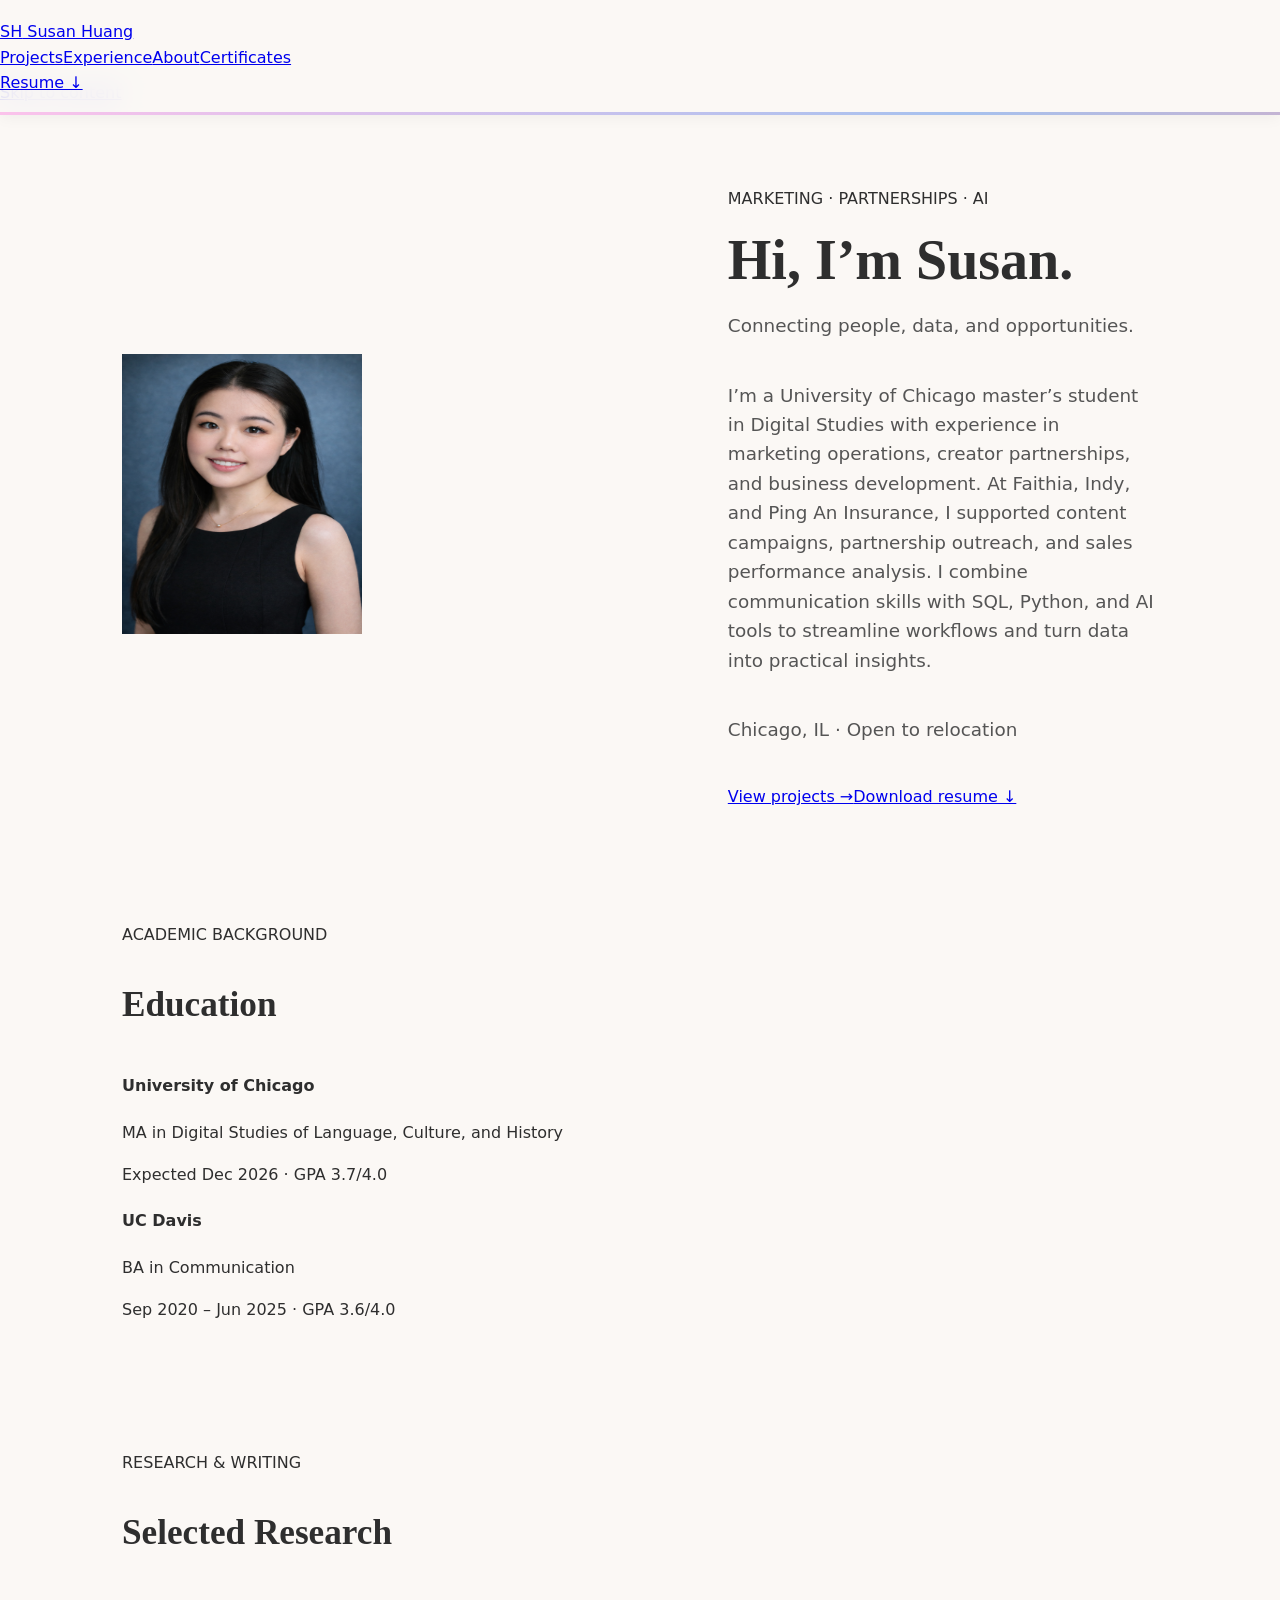
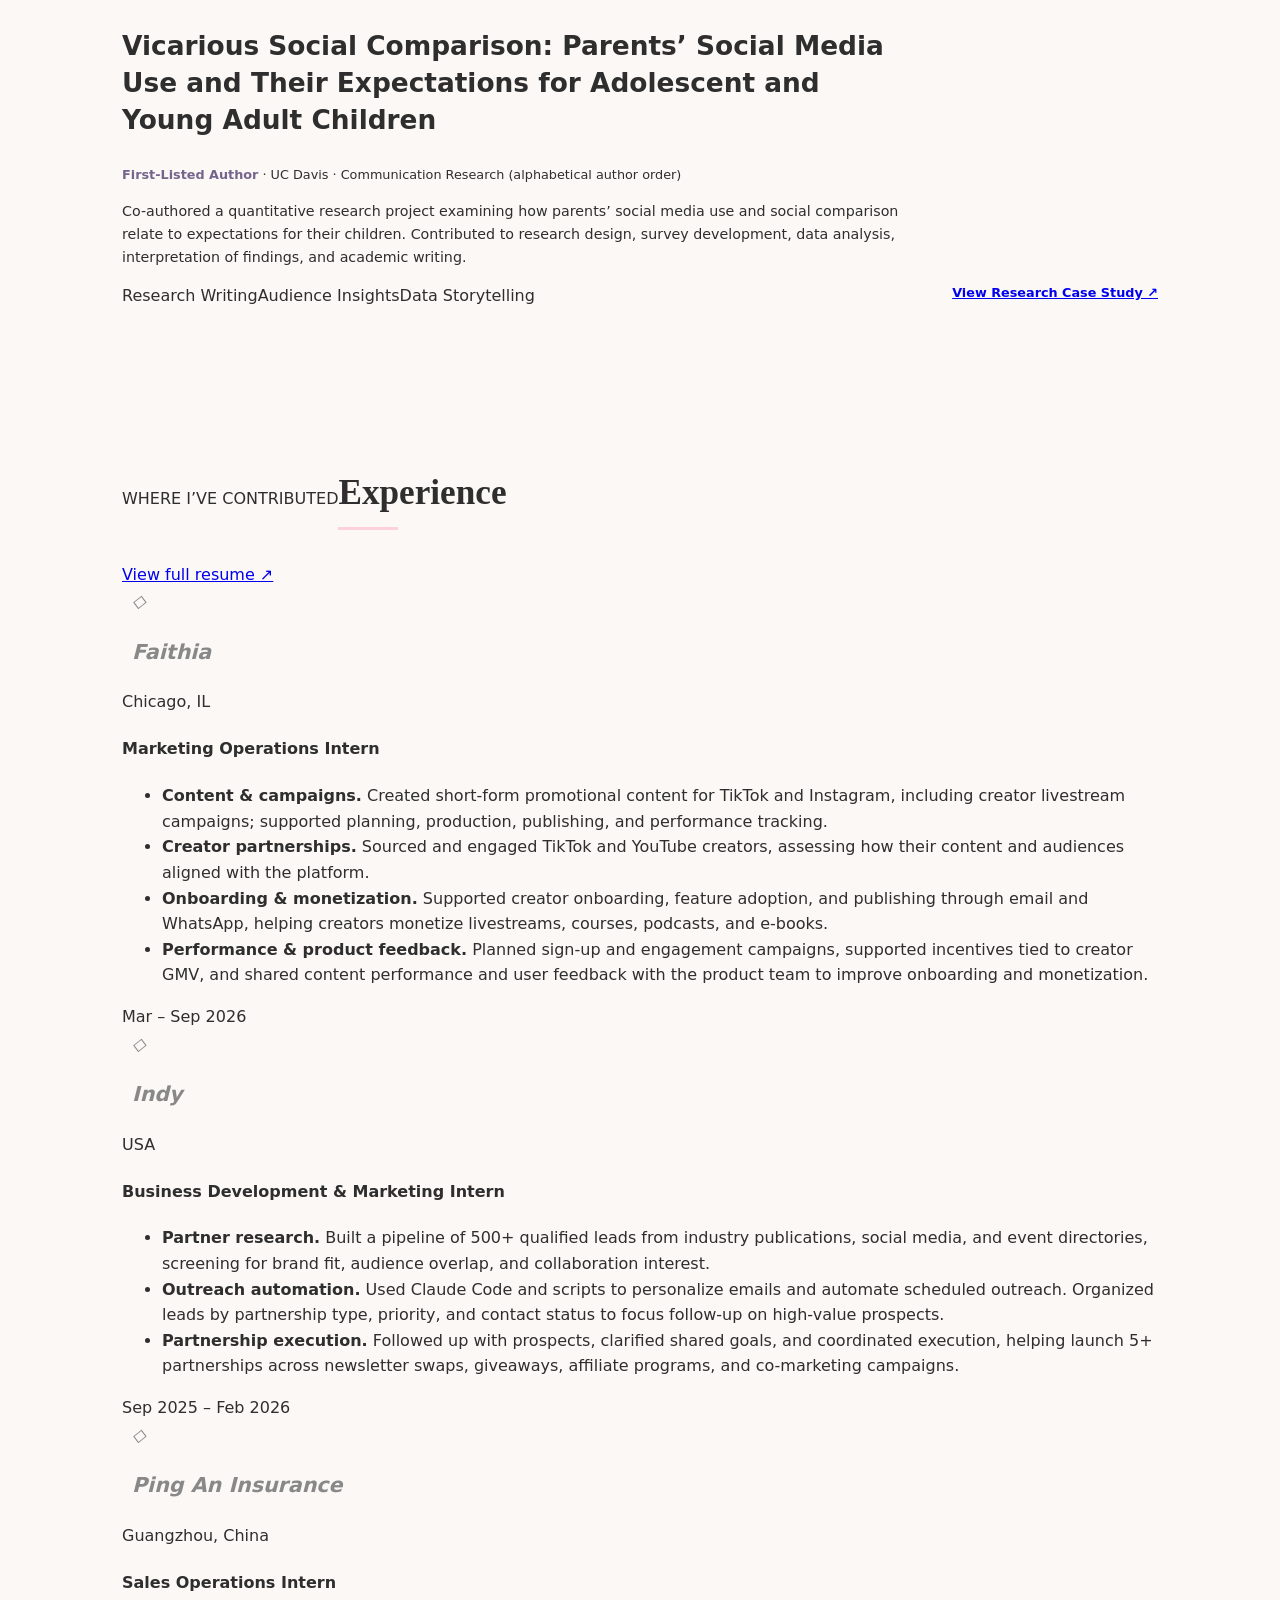
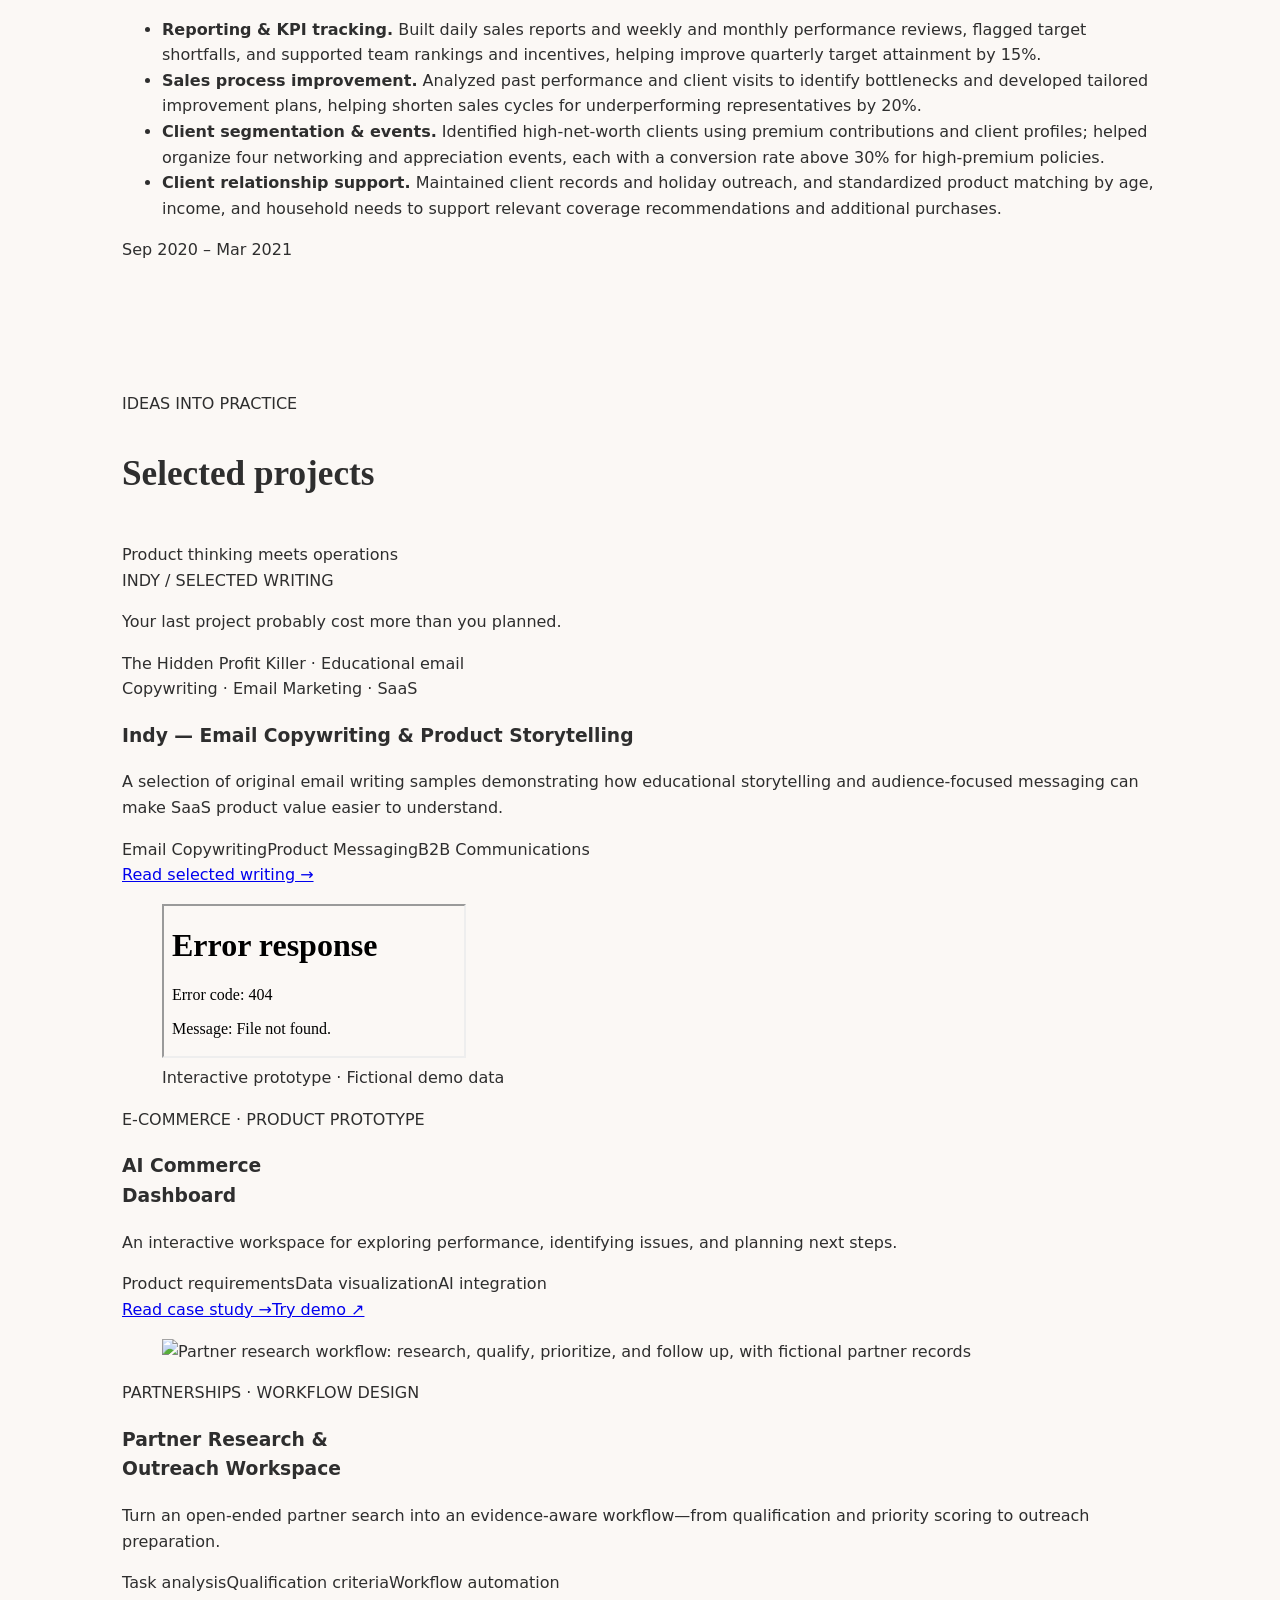
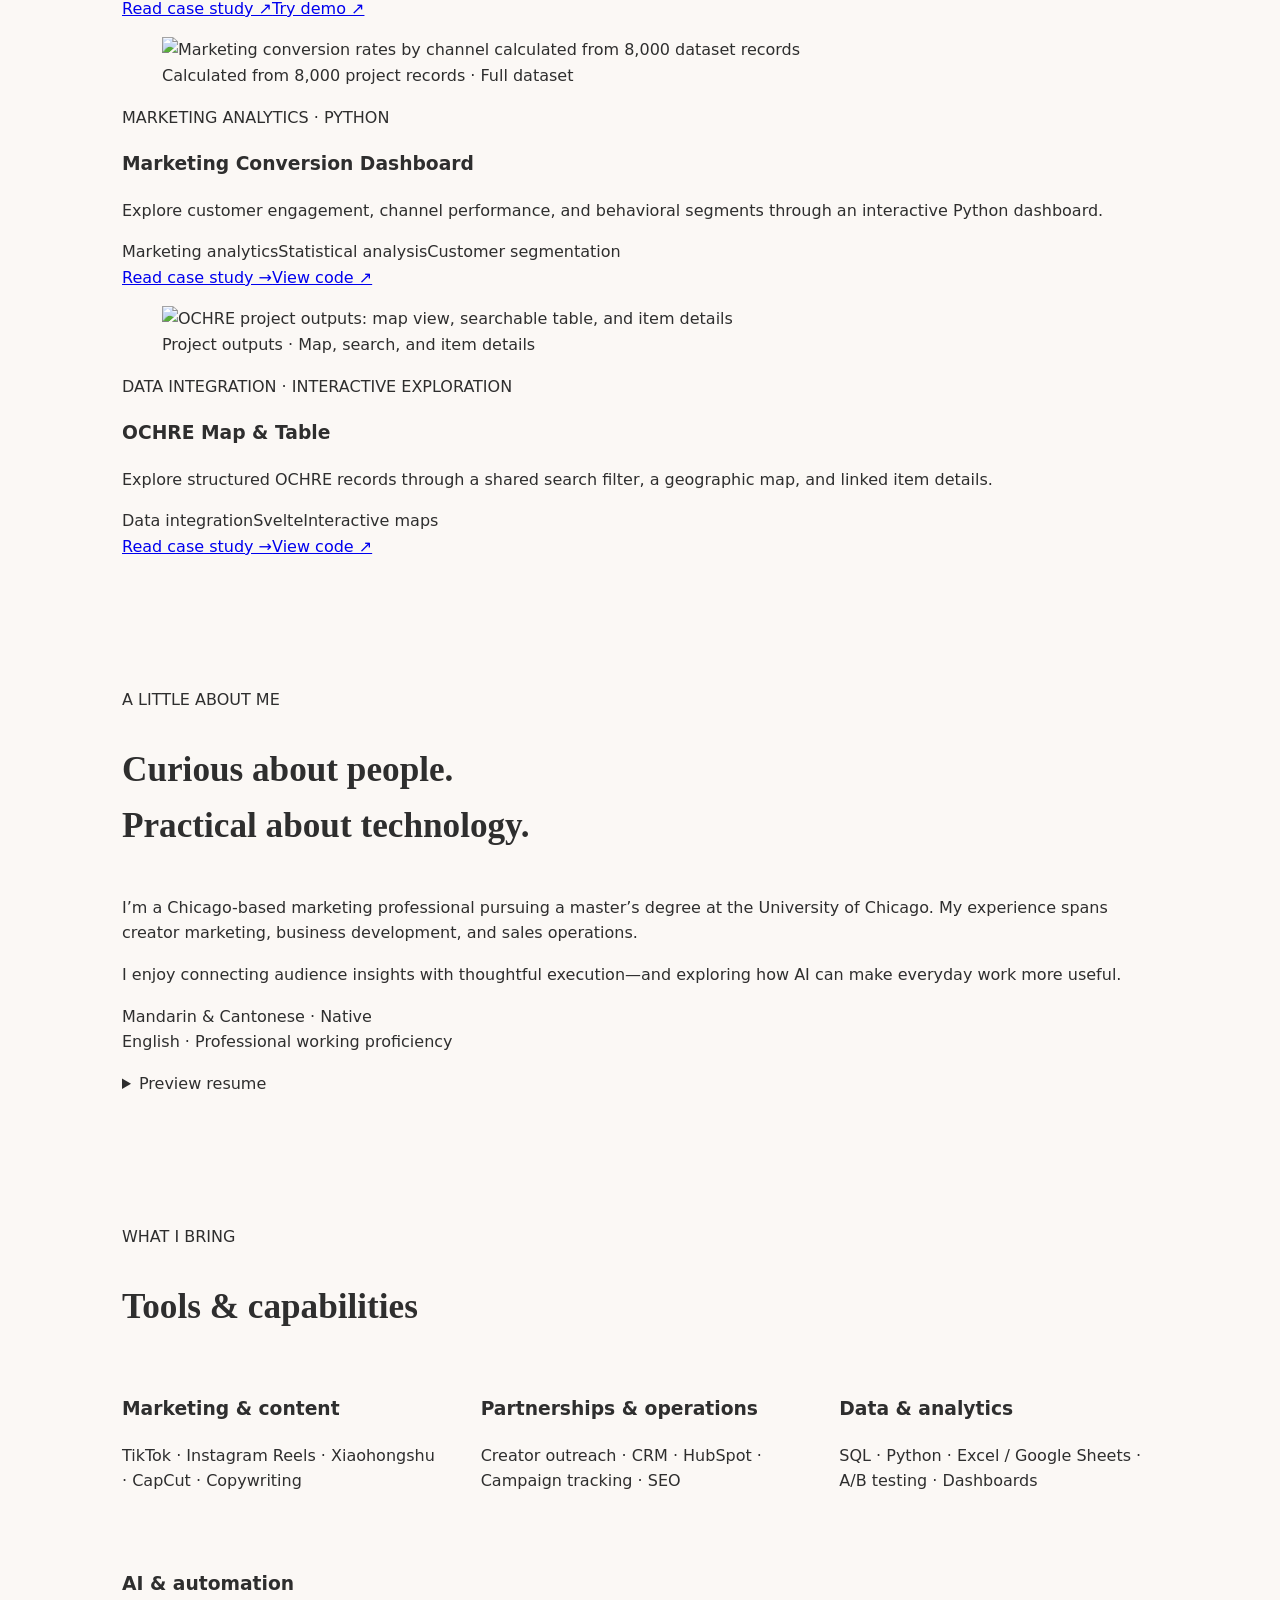
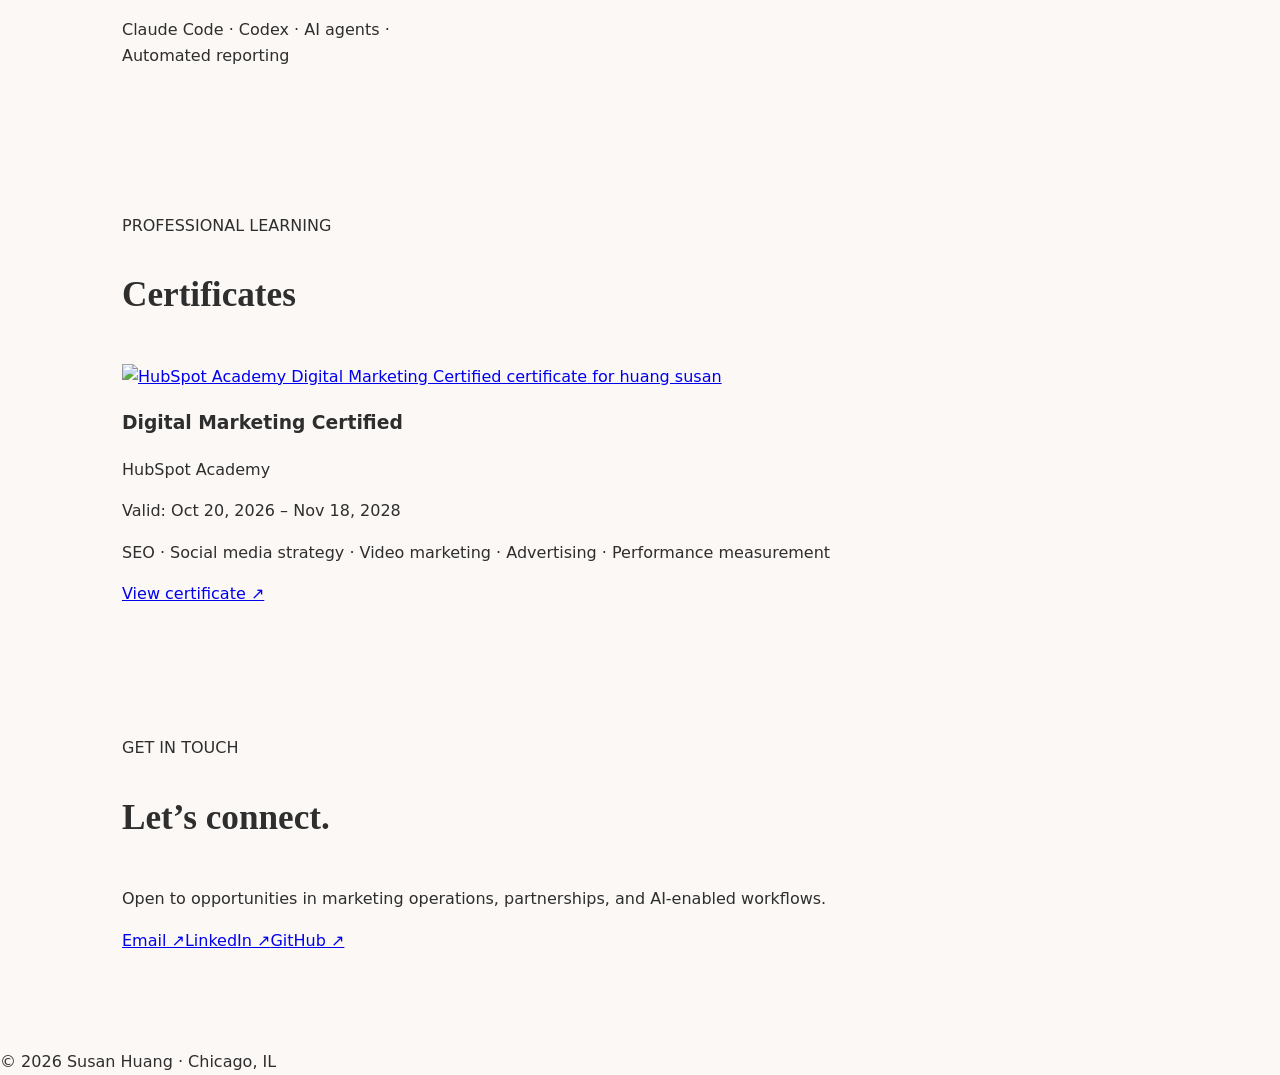
==== commit 9ca11ab6: "Add UC Davis research case study to portfolio" ====
--- a/index.html
+++ b/index.html
@@ -1,226 +1,6 @@
-<!DOCTYPE html>
-<html lang="en">
-<head>
-  <meta charset="UTF-8" />
-  <title>Susan Huang — Career Portfolio</title>
-  <meta name="viewport" content="width=device-width, initial-scale=1.0" />
-  <link rel="stylesheet" href="style.css" />
-  <link
-  href="https://fonts.googleapis.com/css2?family=Cormorant+Garamond:ital@1&display=swap"
-  rel="stylesheet"/>
-</head>
-
-<body>
-  <header class="site-header">
-    <nav class="nav">
-      <div class="logo">🐱Susan Huang</div>
-      <ul class="nav-links">
-        <li><a href="#Skills">Skills</a></li>
-        <li><a href="#about">About</a></li>
-        <li><a href="#contact">Contact</a></li>
-
-      </ul>
-    </nav>
-  </header>
-
-  <main>
-   <section class="hero">
-  <div class="hero-text">
-    <span class="tag">Consumer Insights & Digital Strategist</span>
-    <h1>
-      Transforming Insights<br />
-      <em>into</em> Impact
-    </h1>
-    <p>
-      Bridging the gap between <strong>analytical rigor</strong> and <strong>creative strategy</strong>. 
-      Leveraging data-informed analysis from Ogilvy and Indy to build thoughtful, growth-oriented digital projects.
-    </p>
-    
-    <div class="hero-actions">
-      <a href="#projects" class="btn-primary">View Case Studies</a>
-      <a href="#experience" class="btn-secondary">Professional Experience →</a>
-    </div>
-  </div>
-
-  <div class="hero-visual">
-    <img src="susan_photo.jpg" alt="Susan Huang - Strategic Marketing Professional" class="hero-photo">
-  </div>
-</section>
-
-    <section id="experience" class="experience">
-  <h2>Experience</h2>
-  <div class="experience-list">
-    
-    <div class="experience-item">
-      <div class="exp-header">
-        <div class="exp-title-group">
-          <h3>Marketing & Operation Intern</h3>
-          <span class="company">Indy</span>
-        </div>
-        <span class="date">Sep 2025 – Present</span>
-      </div>
-      <ul class="exp-bullet-points">
-        <li>Orchestrated outbound co-marketing campaigns for 800+ prospective partners; optimized email copy to drive a 15% increase in engagement across newsletters and collaborations.</li>
-        <li>Conducted competitor benchmarking and market research to identify high-impact collaborators, resulting in a 20% improvement in partner response rates through targeted segmentation.</li>
-        <li>Facilitated partnership signing discussions and supported revenue-share programs targeting 5%+ month-over-month growth by tracking and reporting on campaign KPIs.</li>
-      </ul>
-    </div>
-
-    <div class="experience-item">
-      <div class="exp-header">
-        <div class="exp-title-group">
-          <h3>Strategy & Consumer Insights Intern</h3>
-          <span class="company">Ogilvy</span>
-        </div>
-        <span class="date">Sep 2024 – Oct 2024</span>
-      </div>
-      <ul class="exp-bullet-points">
-        <li>Conducted audience segmentation and competitor benchmarking across 3 product lines for Heytea, helping them to identify the top 2 growth segments.</li>
-        <li>Provided content recommendations that increased audience engagement by 15% on TikTok within 4 weeks.</li>
-        <li>Delivered weekly analysis on audience behaviors and presented findings to cross-functional teams, enabling them to optimize content and marketing campaigns.</li>
-      </ul>
-    </div>
-
-    <div class="experience-item">
-      <div class="exp-header">
-        <div class="exp-title-group">
-          <h3>Marketing Assistant</h3>
-          <span class="company">GuangZhiChuangXiang (Contractor Agency for ByteDance)</span>
-        </div>
-        <span class="date">May 2024 – Sep 2024</span>
-      </div>
-      <ul class="exp-bullet-points">
-        <li>Analyzed performance of UGC (User-Generated Content) on TikTok from 10+ ad creatives and recommended optimizations that improved CTR of content by 12%.</li>
-        <li>Produced weekly reports for top-performing content that delivered 500,000+ impressions across TikTok.</li>
-        <li>Delivered data-backed insights that influenced ad budget reallocation and improved ROI on top creatives.</li>
-      </ul>
-    </div>
-
-  </div>
-</section>
-
-    <section id="projects" class="projects">
-  <h2>Projects</h2>
-  <div class="project-list">
-    <article class="project-card">
-      <h3>Driving Behavioral Insights through SQL-based Analysis of Social Media Engagement</h3>
-      <p>
-        Engineered a multi-table relational database for 16,000+ records. Authored complex SQL joins and aggregations to analyze how emotional tones and visual elements influence user engagement metrics.
-      </p>
-      <a href="https://github.com/susanhcs20011026-cloud/Social-Media-Engagement-Database-on-Mental-Health-Posts-X-Platform-" target="_blank" class="project-link">
-        View Project on GitHub →
-      </a>
-    </article>
-
-    <article class="project-card">
-      <h3>Quantitative Statistical Analysis & Inferential Modeling via Python</h3>
-      <p>
-        Statistical analysis identifying key predictors of birth weight. Used Python (Pandas) for data cleaning and Matplotlib for visualizing sampling distributions and health insights.
-      </p>
-      <a href="https://github.com/susanhcs20011026-cloud/Public_Health_Inference_Birth_Weight" target="_blank" class="project-link">
-        View Project on GitHub →
-      </a>
-    </article>
-
-    <article class="project-card">
-  <div class="project-tag">Svelte 5 · API Integration</div>
-  <h3>Svelte-Powered Interactive Poetry Database</h3>
-  <p>
-    An elegant web application built with <strong>Svelte 5 (Runes)</strong> and <strong>Tailwind CSS</strong>. 
-    It features a real-time search engine with <code>$derived</code> states to provide instant filtering of classic literary data—optimized for high-performance user experiences.
-  </p>
-  <div class="project-links">
-    <a href="https://susanhcs20011026-cloud.github.io/poetry-app/" target="_blank" class="project-link">Live Demo ↗</a>
-    <a href="https://github.com/susanhcs20011026-cloud/poetry-app" target="_blank" class="project-link">View Code →</a>
-  </div>
-</article>
-  </div>
-</section>
-
-   <section id="skills" class="skills">
-  <h2>Skills</h2>
-  <div class="skills-grid">
-    <div class="skill-category">
-      <h3>Strategy & Ops</h3>
-      <div class="skill-tags">
-        <span>Consumer Insights</span>
-        <span>Growth Marketing</span>
-        <span>Campaign Strategy</span>
-        <span>Competitive Benchmarking</span>
-      </div>
-    </div>
-
-    <div class="skill-category">
-      <h3>Analytics</h3>
-      <div class="skill-tags">
-        <span>SQL</span>
-        <span>Python (Pandas/Matplotlib)</span>
-        <span>Data Visualization</span>
-        <span>Market Research</span>
-      </div>
-    </div>
-
-    <div class="skill-category">
-      <h3>Digital & Design</h3>
-      <div class="skill-tags">
-        <span>HTML5 / CSS3</span>
-        <span>Svelte & Tailwind</span>
-        <span>Web-based Art</span>
-      </div>
-    </div>
-  </div>
-</section>
-
-   <section id="about" class="about">
-  <h2>About</h2>
-  <p>
-    I am a student and digital researcher interested in how
-    technology, culture, and human experience intersect.
-    My work focuses on clarity, reflection, and intentional design.
-  </p>
-  
-  <div class="resume-actions">
-    <a href="javascript:void(0)" class="btn-preview" onclick="toggleResume()">
-      <span class="icon"></span> Preview Resume
-    </a>
-
-    <a href="susan_huang_resume.pdf" class="btn-resume" download>
-      <span class="icon">↓</span> Download PDF
-    </a>
-  </div>
-
-  <div id="resume-frame" class="resume-preview" style="margin-top: 3rem; display: none;">
-    <h3>Resume Preview</h3>
-    <div class="preview-container">
-      <iframe src="Susan_Huang_Resume.pdf" width="100%" height="600px" style="border: none;"></iframe>
-    </div>
-  </div>
-</section>
-
-    <section id="contact" class="contact">
-      <h2>Contact</h2>
-      <p>
-        Email: <a href="mailto:susanhhuang@email.com">susanhcs20011026@email.com</a><br>
-        GitHub: <a href="https://github.com/susanhcs20011026-cloud">susanhcs20011026-cloud</a><br>
-        Linkedin: <a href="https://www.linkedin.com/in/chushansusanhcs">Chushan Huang</a>
-      </p>
-    </section>
-  </main>
-
-  <footer class="site-footer">
-    <p>© 2026 Susan Huang</p>
-  </footer>
-  <script>
-  function toggleResume() {
-    const frame = document.getElementById('resume-frame');
-    if (frame.style.display === 'none') {
-      frame.style.display = 'block';
-      // 可选：点击后自动平滑滚动到预览区
-      frame.scrollIntoView({ behavior: 'smooth' });
-    } else {
-      frame.style.display = 'none';
-    }
-  }
-</script>
-</body>
-</html>
+<!doctype html><html lang="en"><head><meta charset="utf-8"><meta name="viewport" content="width=device-width,initial-scale=1"><title>Susan Huang — Marketing, Partnerships & AI</title><meta name="description" content="Susan Huang’s portfolio: marketing operations, partnerships, and AI-assisted product projects."><link rel="stylesheet" href="style.css?v=hubspot-certificate-1"><link rel="stylesheet" href="indy-copywriting.css"><link rel="stylesheet" href="uc-davis-research.css"></head><body><a class="skip" href="#main">Skip to content</a><header class="site-header"><div class="header-inner"><a class="brand" href="index.html"><span class="monogram">SH</span> Susan Huang</a><nav aria-label="Main navigation"><a href="index.html#projects">Projects</a><a href="index.html#experience">Experience</a><a href="index.html#about">About</a><a href="index.html#certificates">Certificates</a></nav><a class="button compact" href="susan_huang_resume_v2.pdf" download>Resume ↓</a></div></header><main id="main" class="shell"><section class="hero panel"><div class="portrait"><img src="susan_photo.jpg" alt="Susan Huang" width="240" height="280"></div><div><span class="eyebrow">MARKETING · PARTNERSHIPS · AI</span><h1>Hi, I’m Susan.</h1><p class="hero-lead">Connecting people, data, and opportunities.</p><p class="intro">I’m a University of Chicago master’s student in Digital Studies with experience in marketing operations, creator partnerships, and business development. At Faithia, Indy, and Ping An Insurance, I supported content campaigns, partnership outreach, and sales performance analysis. I combine communication skills with SQL, Python, and AI tools to streamline workflows and turn data into practical insights.</p><p class="location"><span class="location-dot"></span>Chicago, IL <span aria-hidden="true">·</span> Open to relocation</p><div class="actions"><a class="button" href="#projects">View projects →</a><a class="button secondary" href="susan_huang_resume_v2.pdf" download>Download resume ↓</a></div></div></section>
+<section id="education" class="section panel education-section"><span class="eyebrow">ACADEMIC BACKGROUND</span><h2>Education</h2><div class="education-grid"><article><span class="education-dot"></span><h4>University of Chicago</h4><p>MA in Digital Studies of Language, Culture, and History</p><span>Expected Dec 2026 · GPA 3.7/4.0</span></article><article><span class="education-dot"></span><h4>UC Davis</h4><p>BA in Communication</p><span>Sep 2020 – Jun 2025 · GPA 3.6/4.0</span></article></div></section><section id="research" class="section panel research-section" aria-labelledby="research-heading"><span class="eyebrow">RESEARCH &amp; WRITING</span><h2 id="research-heading">Selected Research</h2><div class="research-feature"><div><h3>Vicarious Social Comparison: Parents’ Social Media Use and Their Expectations for Adolescent and Young Adult Children</h3><p class="research-byline"><strong>First-Listed Author</strong> · UC Davis · Communication Research <span class="authorship-note">(alphabetical author order)</span></p><p>Co-authored a quantitative research project examining how parents’ social media use and social comparison relate to expectations for their children. Contributed to research design, survey development, data analysis, interpretation of findings, and academic writing.</p><div class="tags"><span>Research Writing</span><span>Audience Insights</span><span>Data Storytelling</span></div></div><a class="research-link" href="uc-davis-research-case-study.html">View Research Case Study ↗</a></div></section><section id="experience" class="section panel experience"><div class="section-heading"><div><span class="eyebrow">WHERE I’VE CONTRIBUTED</span><h2>Experience</h2></div><a href="susan_huang_resume_v2.pdf">View full resume ↗</a></div><article class="experience-row"><div><div class="company"><span class="mini-icon" aria-hidden="true">◇</span><h3>Faithia</h3></div><p class="experience-location">Chicago, IL</p></div><div><h4>Marketing Operations Intern</h4><ul class="experience-details"><li><strong>Content &amp; campaigns.</strong> Created short-form promotional content for TikTok and Instagram, including creator livestream campaigns; supported planning, production, publishing, and performance tracking.</li><li><strong>Creator partnerships.</strong> Sourced and engaged TikTok and YouTube creators, assessing how their content and audiences aligned with the platform.</li><li><strong>Onboarding &amp; monetization.</strong> Supported creator onboarding, feature adoption, and publishing through email and WhatsApp, helping creators monetize livestreams, courses, podcasts, and e-books.</li><li><strong>Performance &amp; product feedback.</strong> Planned sign-up and engagement campaigns, supported incentives tied to creator GMV, and shared content performance and user feedback with the product team to improve onboarding and monetization.</li></ul></div><time>Mar – Sep 2026</time></article><article class="experience-row"><div><div class="company"><span class="mini-icon" aria-hidden="true">◇</span><h3>Indy</h3></div><p class="experience-location">USA</p></div><div><h4>Business Development &amp; Marketing Intern</h4><ul class="experience-details"><li><strong>Partner research.</strong> Built a pipeline of 500+ qualified leads from industry publications, social media, and event directories, screening for brand fit, audience overlap, and collaboration interest.</li><li><strong>Outreach automation.</strong> Used Claude Code and scripts to personalize emails and automate scheduled outreach. Organized leads by partnership type, priority, and contact status to focus follow-up on high-value prospects.</li><li><strong>Partnership execution.</strong> Followed up with prospects, clarified shared goals, and coordinated execution, helping launch 5+ partnerships across newsletter swaps, giveaways, affiliate programs, and co-marketing campaigns.</li></ul></div><time>Sep 2025 – Feb 2026</time></article><article class="experience-row"><div><div class="company"><span class="mini-icon" aria-hidden="true">◇</span><h3>Ping An Insurance</h3></div><p class="experience-location">Guangzhou, China</p></div><div><h4>Sales Operations Intern</h4><ul class="experience-details"><li><strong>Reporting &amp; KPI tracking.</strong> Built daily sales reports and weekly and monthly performance reviews, flagged target shortfalls, and supported team rankings and incentives, helping improve quarterly target attainment by 15%.</li><li><strong>Sales process improvement.</strong> Analyzed past performance and client visits to identify bottlenecks and developed tailored improvement plans, helping shorten sales cycles for underperforming representatives by 20%.</li><li><strong>Client segmentation &amp; events.</strong> Identified high-net-worth clients using premium contributions and client profiles; helped organize four networking and appreciation events, each with a conversion rate above 30% for high-premium policies.</li><li><strong>Client relationship support.</strong> Maintained client records and holiday outreach, and standardized product matching by age, income, and household needs to support relevant coverage recommendations and additional purchases.</li></ul></div><time>Sep 2020 – Mar 2021</time></article></section><section id="projects" class="section"><div class="section-heading"><div><span class="eyebrow">IDEAS INTO PRACTICE</span><h2>Selected projects</h2></div><span class="section-note">Product thinking meets operations</span></div><article class="project panel indy-project"><div class="indy-card-excerpt"><span class="eyebrow">INDY / SELECTED WRITING</span><p>Your last project probably cost more than you planned.</p><span class="section-note">The Hidden Profit Killer · Educational email</span></div><div class="project-copy"><span class="eyebrow">Copywriting · Email Marketing · SaaS</span><h3>Indy — Email Copywriting &amp; Product Storytelling</h3><p>A selection of original email writing samples demonstrating how educational storytelling and audience-focused messaging can make SaaS product value easier to understand.</p><div class="tags"><span>Email Copywriting</span><span>Product Messaging</span><span>B2B Communications</span></div><div class="project-links"><a href="indy-copywriting-case-study.html">Read selected writing →</a></div></div></article><article class="project panel"><figure class="dashboard-preview"><div class="live-preview"><iframe src="projects/commerce-dashboard/index.html" title="AI Commerce Dashboard preview" loading="lazy" tabindex="-1" aria-hidden="true"></iframe></div><figcaption>Interactive prototype · Fictional demo data</figcaption></figure><div class="project-copy"><span class="eyebrow">E-COMMERCE · PRODUCT PROTOTYPE</span><h3>AI Commerce<br>Dashboard</h3><p>An interactive workspace for exploring performance, identifying issues, and planning next steps.</p><div class="tags"><span>Product requirements</span><span>Data visualization</span><span>AI integration</span></div><div class="project-links"><a href="commerce-case-study.html">Read case study →</a><a href="projects/commerce-dashboard/index.html">Try demo ↗</a></div></div></article><article class="project panel partner-project">
+<figure class="dashboard-preview"><img src="partner-preview.svg" alt="Partner research workflow: research, qualify, prioritize, and follow up, with fictional partner records" width="720" height="470" loading="lazy"></figure>
+<div class="project-copy"><span class="eyebrow">PARTNERSHIPS · WORKFLOW DESIGN</span><h3>Partner Research &amp;<br>Outreach Workspace</h3><p>Turn an open-ended partner search into an evidence-aware workflow—from qualification and priority scoring to outreach preparation.</p><div class="tags"><span>Task analysis</span><span>Qualification criteria</span><span>Workflow automation</span></div><div class="project-links"><a href="https://partner-research-workspace.vercel.app/case-study.html" target="_blank" rel="noopener noreferrer">Read case study ↗</a><a href="https://partner-research-workspace.vercel.app/" target="_blank" rel="noopener noreferrer">Try demo ↗</a></div></div></article><article class="project panel"><figure class="dashboard-preview"><img src="marketing-conversion-output.png" style="aspect-ratio:1000/650;object-fit:contain" alt="Marketing conversion rates by channel calculated from 8,000 dataset records" width="720" height="470" loading="lazy"><figcaption>Calculated from 8,000 project records · Full dataset</figcaption></figure><div class="project-copy"><span class="eyebrow">MARKETING ANALYTICS · PYTHON</span><h3>Marketing Conversion Dashboard</h3><p>Explore customer engagement, channel performance, and behavioral segments through an interactive Python dashboard.</p><div class="tags"><span>Marketing analytics</span><span>Statistical analysis</span><span>Customer segmentation</span></div><div class="project-links"><a href="marketing-conversion-case-study.html">Read case study →</a><a href="https://github.com/susanhcs20011026-cloud/project_1" target="_blank" rel="noopener noreferrer">View code ↗</a></div></div></article><article class="project panel"><figure class="dashboard-preview"><img src="ochre-map-table-output.svg" style="aspect-ratio:1000/650;object-fit:contain" alt="OCHRE project outputs: map view, searchable table, and item details" width="720" height="470" loading="lazy"><figcaption>Project outputs · Map, search, and item details</figcaption></figure><div class="project-copy"><span class="eyebrow">DATA INTEGRATION · INTERACTIVE EXPLORATION</span><h3>OCHRE Map &amp; Table</h3><p>Explore structured OCHRE records through a shared search filter, a geographic map, and linked item details.</p><div class="tags"><span>Data integration</span><span>Svelte</span><span>Interactive maps</span></div><div class="project-links"><a href="ochre-map-table-case-study.html">Read case study →</a><a href="https://github.com/susanhcs20011026-cloud/ochre-map-and-table" target="_blank" rel="noopener noreferrer">View code ↗</a></div></div></article></section>
+<section id="about" class="section panel about"><div><span class="eyebrow">A LITTLE ABOUT ME</span><h2>Curious about people.<br>Practical about technology.</h2><p>I’m a Chicago-based marketing professional pursuing a master’s degree at the University of Chicago. My experience spans creator marketing, business development, and sales operations.</p><p>I enjoy connecting audience insights with thoughtful execution—and exploring how AI can make everyday work more useful.</p><p class="language-note">Mandarin & Cantonese · Native<br>English · Professional working proficiency</p><details class="resume-details"><summary>Preview resume</summary><p><a href="susan_huang_resume_v2.pdf">Open resume in a new page ↗</a></p><iframe title="Susan Huang’s latest resume" src="susan_huang_resume_v2.pdf" loading="lazy"></iframe></details></div></section>
+<div class="bottom-grid section"><section id="skills" class="panel skills"><span class="eyebrow">WHAT I BRING</span><h2>Tools & capabilities</h2><div class="skills-grid"><div><h3>Marketing & content</h3><p>TikTok · Instagram Reels · Xiaohongshu · CapCut · Copywriting</p></div><div><h3>Partnerships & operations</h3><p>Creator outreach · CRM · HubSpot · Campaign tracking · SEO</p></div><div><h3>Data & analytics</h3><p>SQL · Python · Excel / Google Sheets · A/B testing · Dashboards</p></div><div><h3>AI & automation</h3><p>Claude Code · Codex · AI agents · Automated reporting</p></div></div></section><section id="certificates" class="panel certificates"><span class="eyebrow">PROFESSIONAL LEARNING</span><h2>Certificates</h2><a class="certificate-image-link" href="hubspot-digital-marketing-certificate.png" target="_blank" rel="noopener noreferrer" aria-label="View HubSpot Digital Marketing certificate"><img class="certificate-image" src="hubspot-digital-marketing-certificate.png" alt="HubSpot Academy Digital Marketing Certified certificate for huang susan" width="1140" height="881" loading="lazy"></a><h3>Digital Marketing Certified</h3><p class="certificate-issuer">HubSpot Academy</p><p class="certificate-validity">Valid: <time datetime="2026-10-20">Oct 20, 2026</time> – <time datetime="2028-11-18">Nov 18, 2028</time></p><p class="certificate-topics">SEO · Social media strategy · Video marketing · Advertising · Performance measurement</p><a class="button secondary compact" href="hubspot-digital-marketing-certificate.png" target="_blank" rel="noopener noreferrer">View certificate ↗</a></section></div><footer id="contact" class="contact panel"><div><span class="eyebrow">GET IN TOUCH</span><h2>Let’s connect.</h2><p>Open to opportunities in marketing operations, partnerships, and AI-enabled workflows.</p></div><div class="contact-links"><a href="mailto:susanhcs20011026@gmail.com">Email ↗</a><a href="https://www.linkedin.com/in/chushansusanhcs">LinkedIn ↗</a><a href="https://github.com/susanhcs20011026-cloud">GitHub ↗</a></div></footer><div class="copyright">© 2026 Susan Huang · Chicago, IL</div></main></body></html>
--- a/uc-davis-research.css
+++ b/uc-davis-research.css
@@ -0,0 +1 @@
+.research-section{padding:32px}.research-feature{display:grid;grid-template-columns:minmax(0,1fr) auto;gap:32px;align-items:end}.research-feature h3{font-size:clamp(1.3rem,2.4vw,1.65rem);line-height:1.4;max-width:790px}.research-feature p{font-size:.89rem;max-width:790px}.research-byline{color:var(--muted);font-size:.8rem!important}.research-byline strong{color:#75658d;font-weight:650}.research-feature .tags{margin-bottom:0}.research-link{font-size:.8rem;font-weight:600;margin-bottom:5px;white-space:nowrap}.research-case .case-hero h1{max-width:1040px;font-size:clamp(2rem,4.2vw,3rem);line-height:1.25}.research-case .hero-lead{max-width:880px;font-size:1.15rem}.research-metadata{display:flex;flex-wrap:wrap;gap:24px 42px;margin:28px 0 0;font-size:.82rem}.research-metadata dt{font-weight:650;color:var(--ink);font-size:.72rem;text-transform:uppercase;letter-spacing:.07em}.research-metadata dd{margin:6px 0 0}.research-case .case-section>h3{margin:25px 0 10px;font-size:1.07rem}.method-details{border-top:1px solid var(--line);margin:26px 0 0;padding-top:15px;font-size:.86rem}.method-details>div{display:flex;gap:24px;justify-content:space-between;max-width:740px;padding:9px 0}.method-details dt{color:var(--ink)}.method-details dd{margin:0;white-space:nowrap}.plain-summary{margin-top:26px;border-left:2px solid #d8cdeb;padding:8px 0 8px 22px;max-width:850px}.plain-summary p:last-child{margin-bottom:0}.research-return{margin-top:32px}@media(max-width:850px){.research-feature{grid-template-columns:1fr;gap:22px}.research-link{justify-self:start}}@media(max-width:580px){.research-section{padding:23px}.research-feature h3{font-size:1.3rem}.research-metadata{display:grid;gap:18px}.method-details>div{display:block}.method-details dd{margin-top:3px}.research-case .hero-lead{font-size:1rem}.plain-summary{padding-left:17px}}
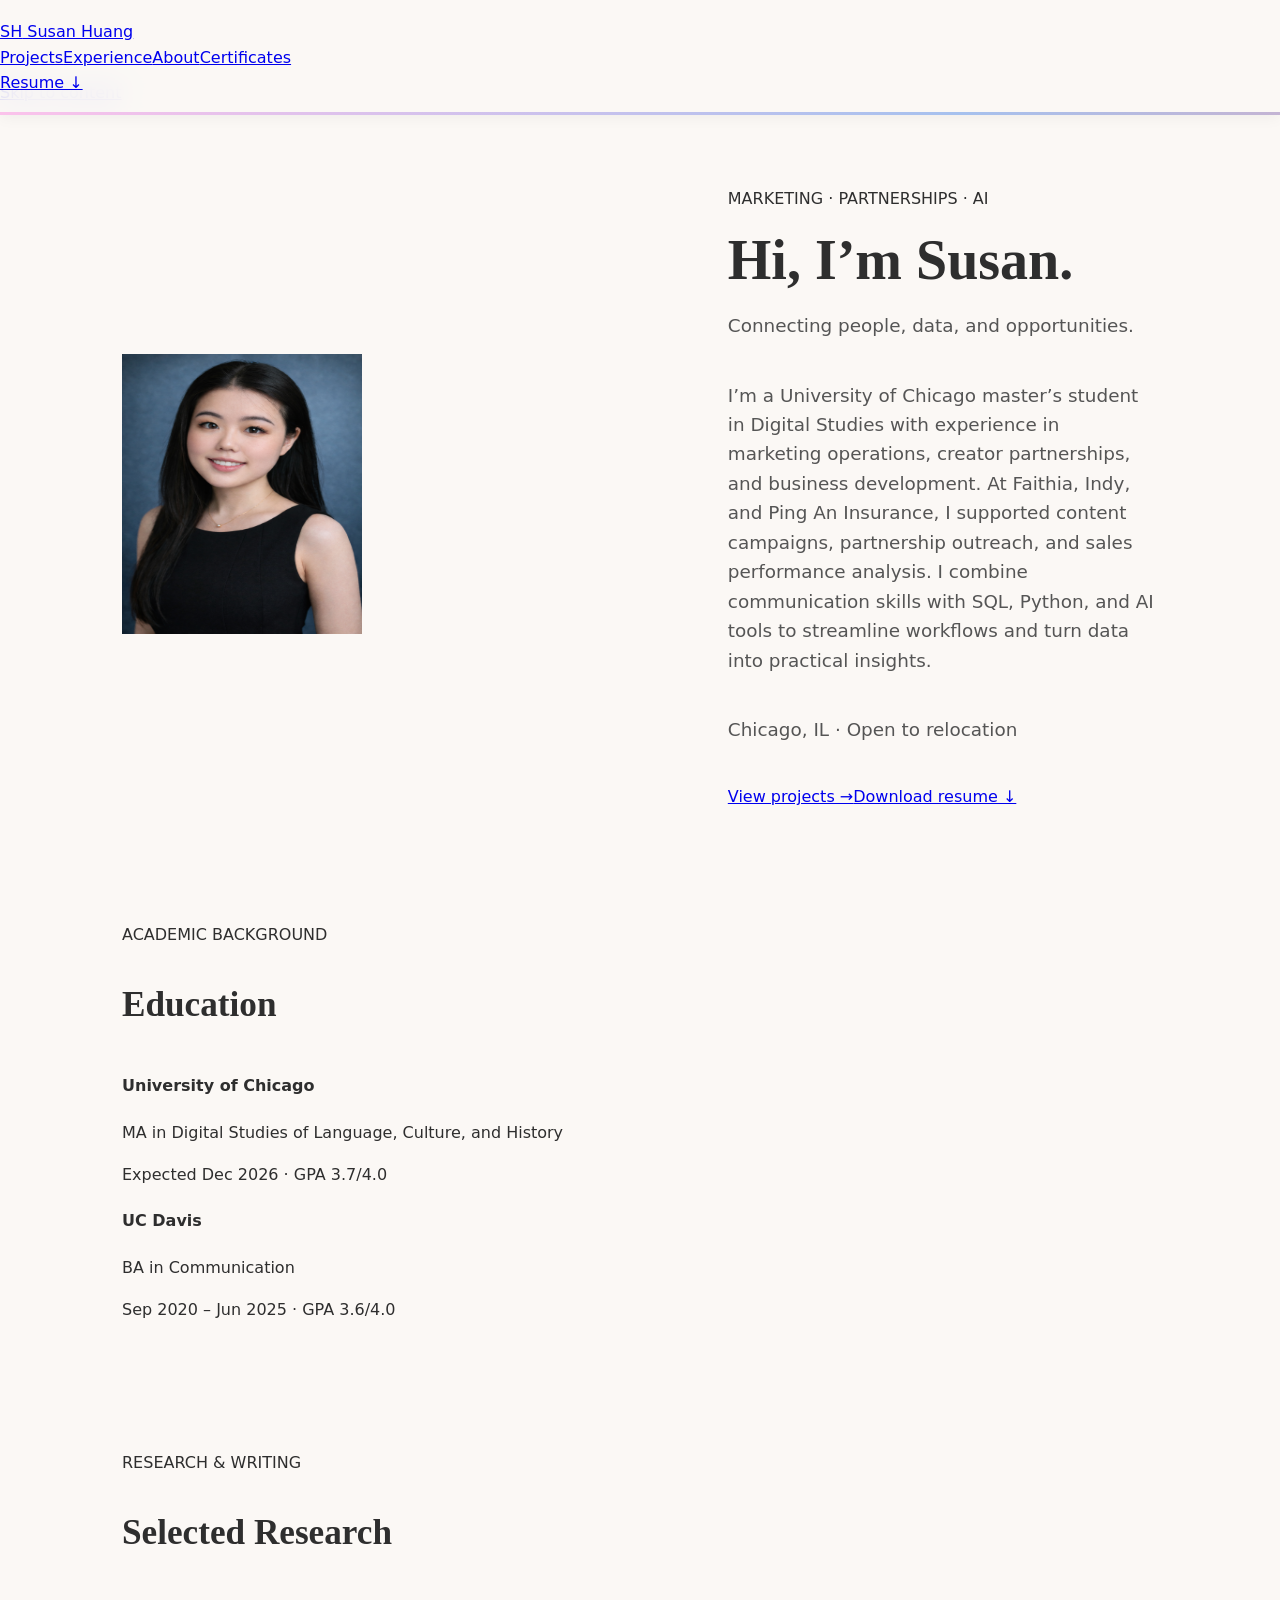
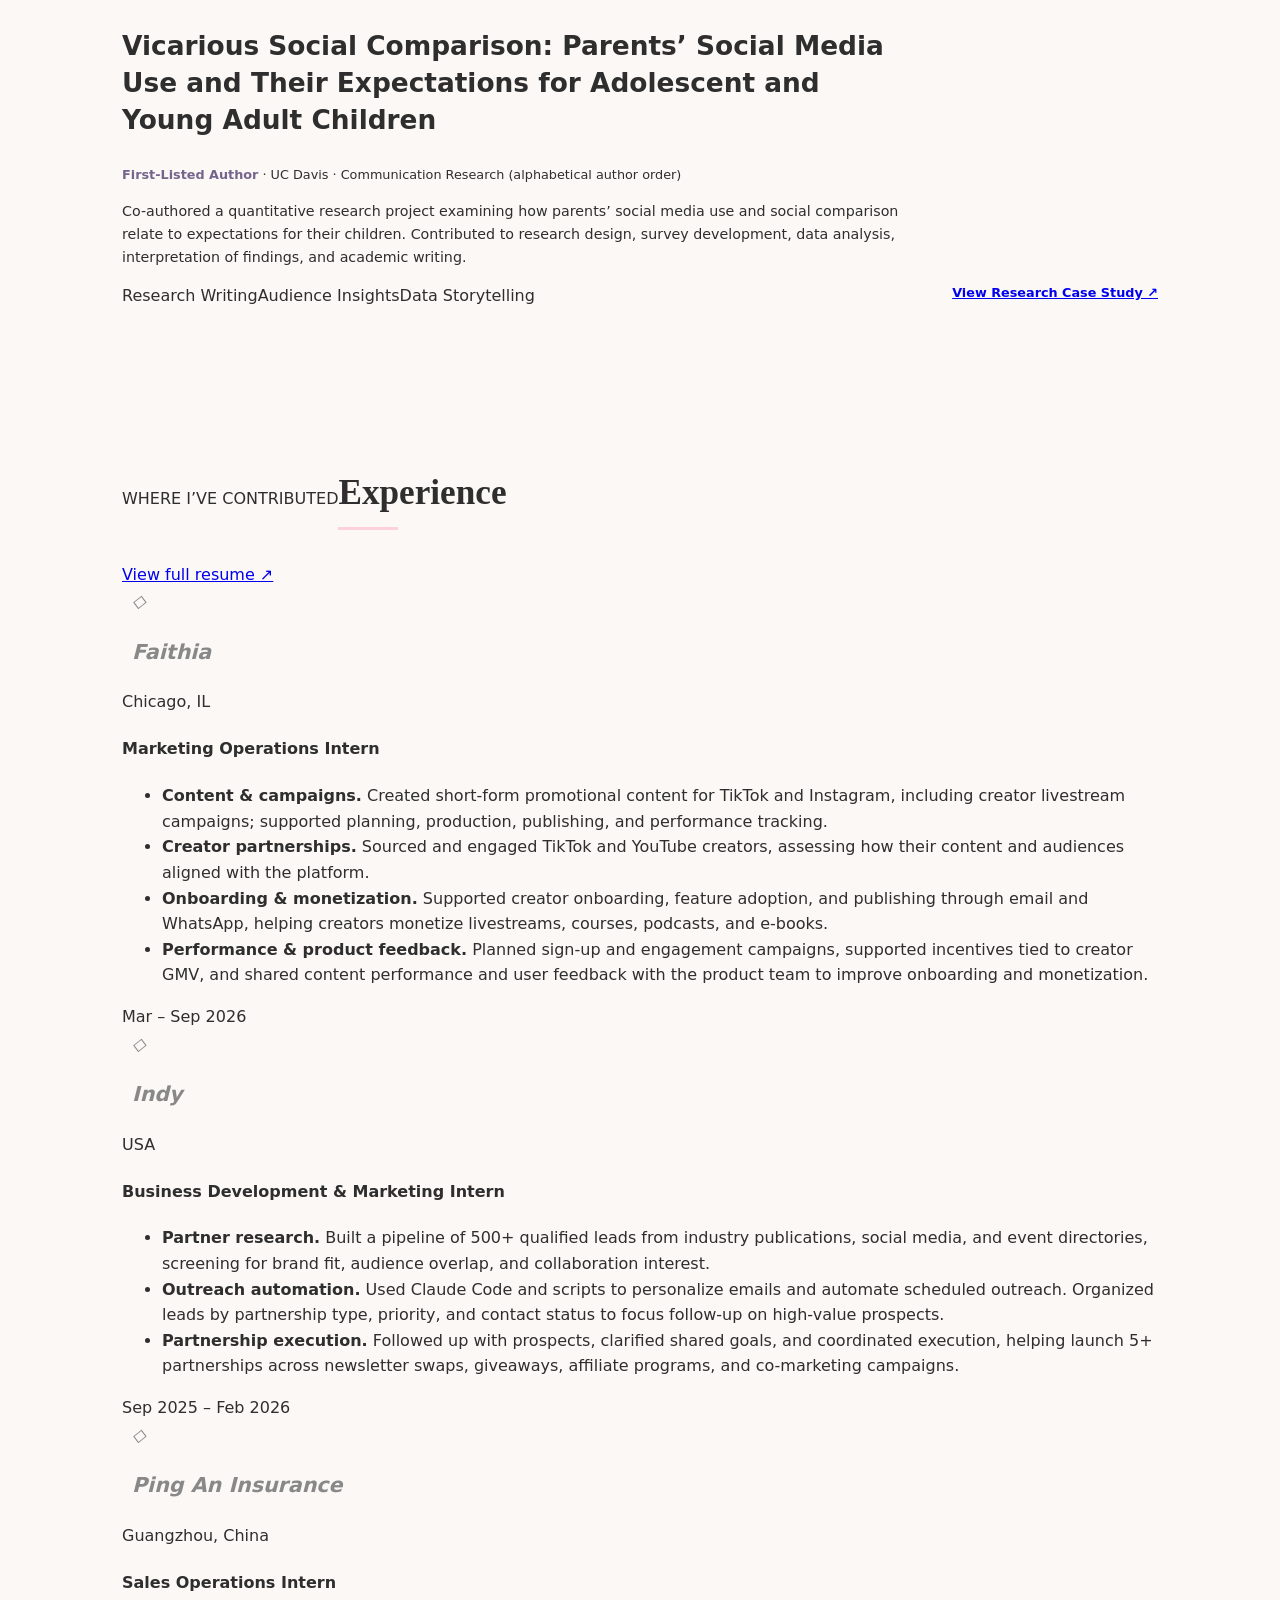
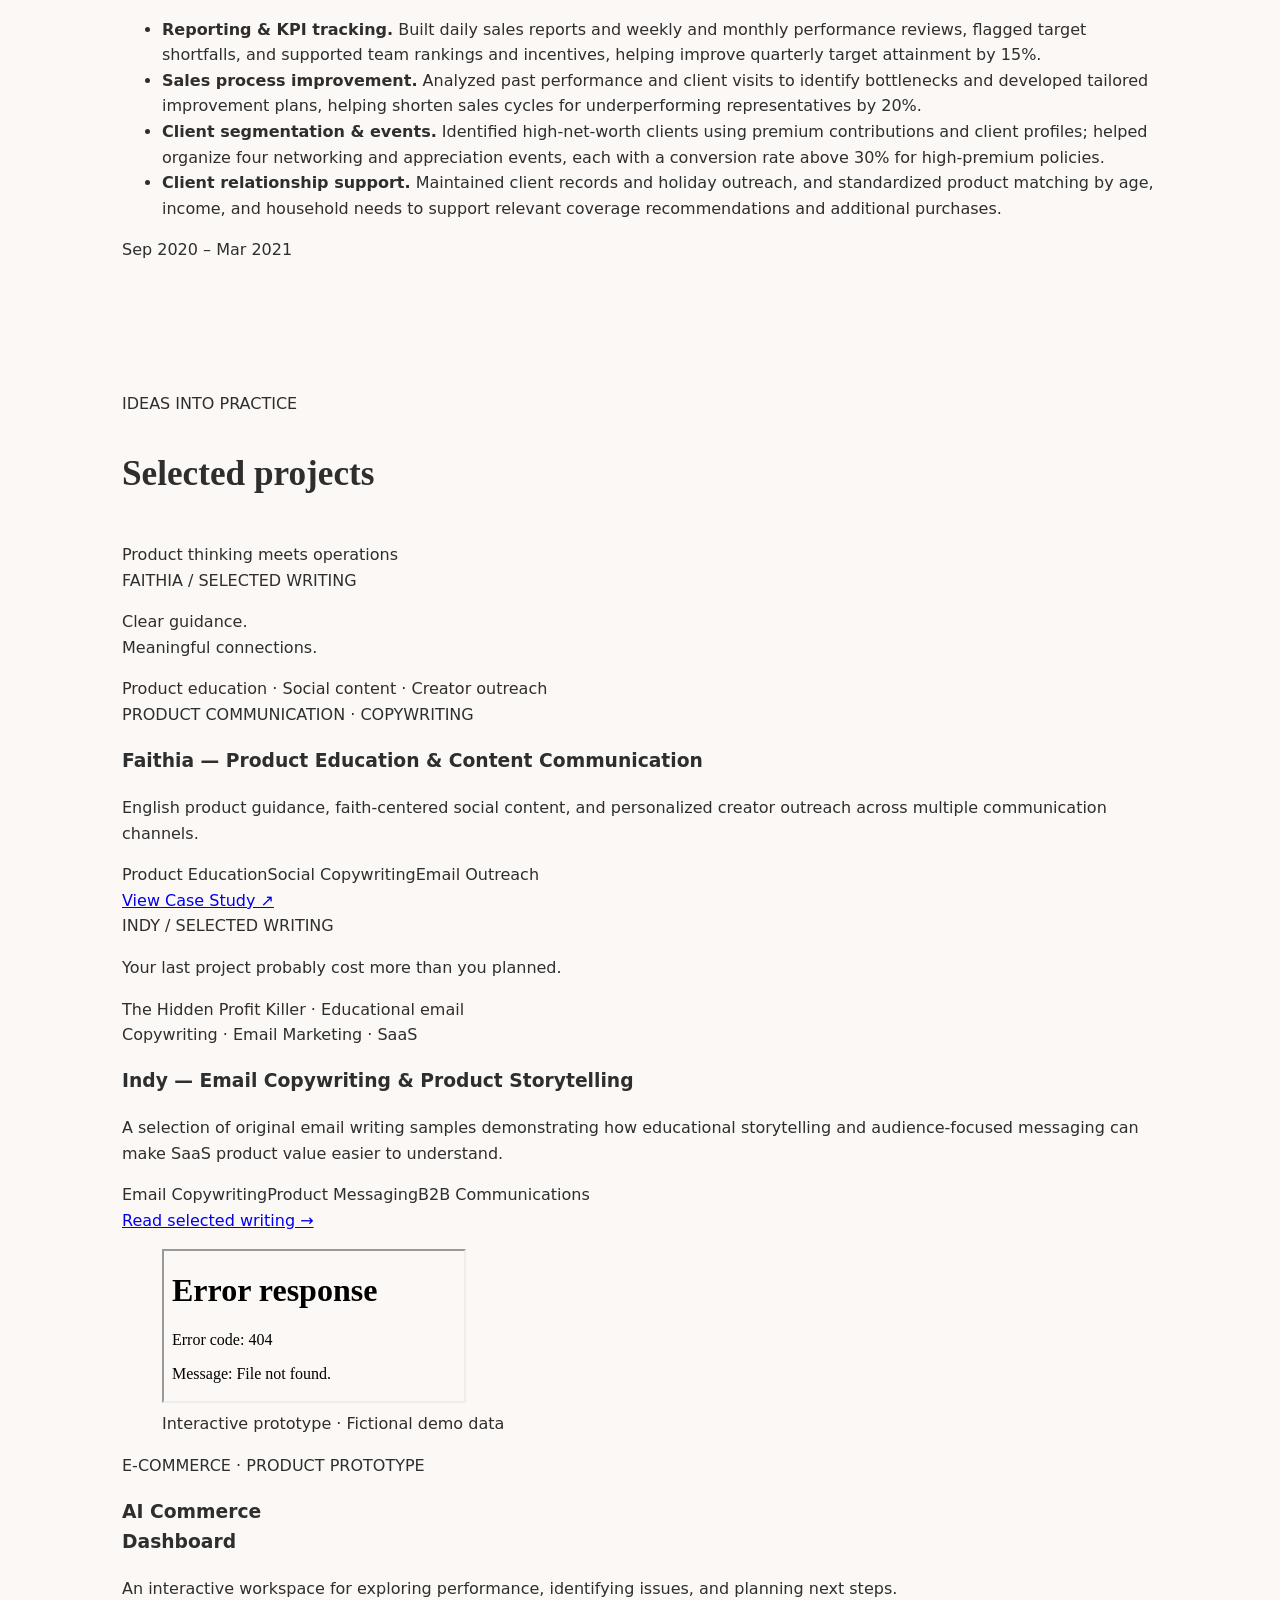
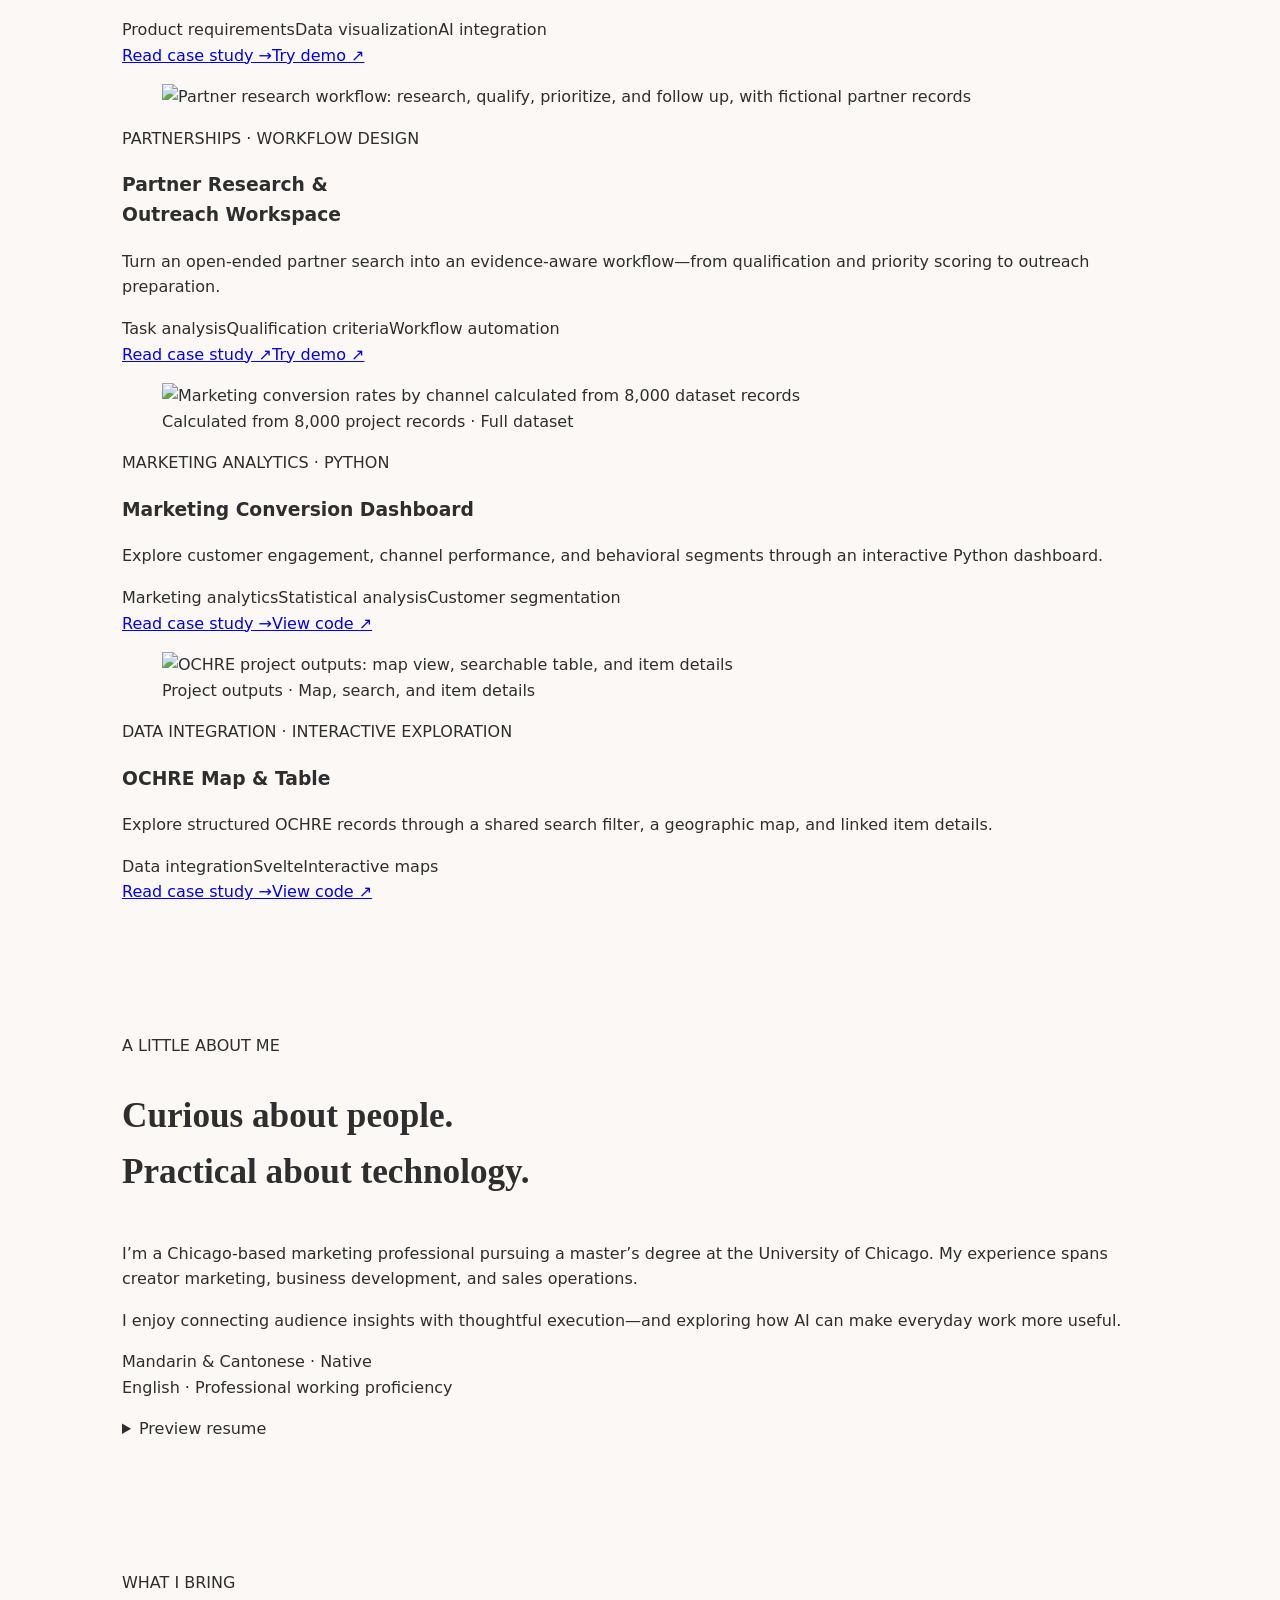
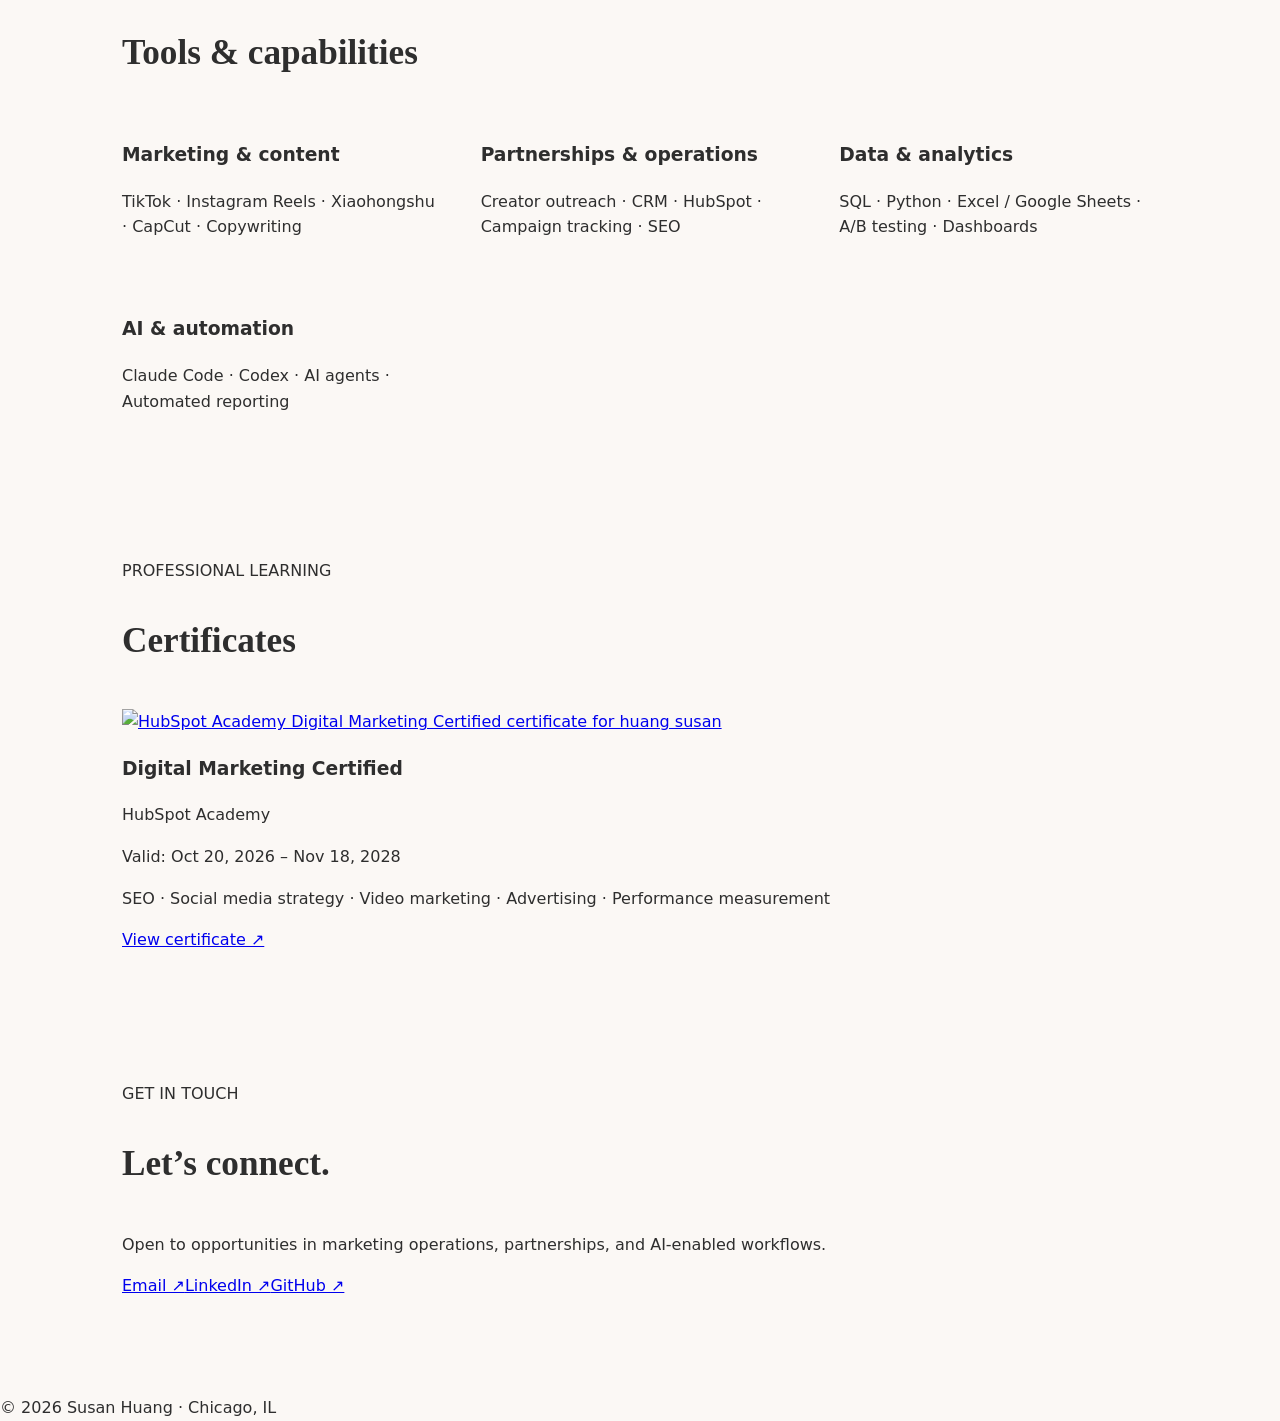
==== commit 48192281: "Build Faithia product education and copywriting case study" ====
--- a/index.html
+++ b/index.html
@@ -1,5 +1,5 @@
 <!doctype html><html lang="en"><head><meta charset="utf-8"><meta name="viewport" content="width=device-width,initial-scale=1"><title>Susan Huang — Marketing, Partnerships & AI</title><meta name="description" content="Susan Huang’s portfolio: marketing operations, partnerships, and AI-assisted product projects."><link rel="stylesheet" href="style.css?v=hubspot-certificate-1"><link rel="stylesheet" href="indy-copywriting.css"><link rel="stylesheet" href="uc-davis-research.css"></head><body><a class="skip" href="#main">Skip to content</a><header class="site-header"><div class="header-inner"><a class="brand" href="index.html"><span class="monogram">SH</span> Susan Huang</a><nav aria-label="Main navigation"><a href="index.html#projects">Projects</a><a href="index.html#experience">Experience</a><a href="index.html#about">About</a><a href="index.html#certificates">Certificates</a></nav><a class="button compact" href="susan_huang_resume_v2.pdf" download>Resume ↓</a></div></header><main id="main" class="shell"><section class="hero panel"><div class="portrait"><img src="susan_photo.jpg" alt="Susan Huang" width="240" height="280"></div><div><span class="eyebrow">MARKETING · PARTNERSHIPS · AI</span><h1>Hi, I’m Susan.</h1><p class="hero-lead">Connecting people, data, and opportunities.</p><p class="intro">I’m a University of Chicago master’s student in Digital Studies with experience in marketing operations, creator partnerships, and business development. At Faithia, Indy, and Ping An Insurance, I supported content campaigns, partnership outreach, and sales performance analysis. I combine communication skills with SQL, Python, and AI tools to streamline workflows and turn data into practical insights.</p><p class="location"><span class="location-dot"></span>Chicago, IL <span aria-hidden="true">·</span> Open to relocation</p><div class="actions"><a class="button" href="#projects">View projects →</a><a class="button secondary" href="susan_huang_resume_v2.pdf" download>Download resume ↓</a></div></div></section>
-<section id="education" class="section panel education-section"><span class="eyebrow">ACADEMIC BACKGROUND</span><h2>Education</h2><div class="education-grid"><article><span class="education-dot"></span><h4>University of Chicago</h4><p>MA in Digital Studies of Language, Culture, and History</p><span>Expected Dec 2026 · GPA 3.7/4.0</span></article><article><span class="education-dot"></span><h4>UC Davis</h4><p>BA in Communication</p><span>Sep 2020 – Jun 2025 · GPA 3.6/4.0</span></article></div></section><section id="research" class="section panel research-section" aria-labelledby="research-heading"><span class="eyebrow">RESEARCH &amp; WRITING</span><h2 id="research-heading">Selected Research</h2><div class="research-feature"><div><h3>Vicarious Social Comparison: Parents’ Social Media Use and Their Expectations for Adolescent and Young Adult Children</h3><p class="research-byline"><strong>First-Listed Author</strong> · UC Davis · Communication Research <span class="authorship-note">(alphabetical author order)</span></p><p>Co-authored a quantitative research project examining how parents’ social media use and social comparison relate to expectations for their children. Contributed to research design, survey development, data analysis, interpretation of findings, and academic writing.</p><div class="tags"><span>Research Writing</span><span>Audience Insights</span><span>Data Storytelling</span></div></div><a class="research-link" href="uc-davis-research-case-study.html">View Research Case Study ↗</a></div></section><section id="experience" class="section panel experience"><div class="section-heading"><div><span class="eyebrow">WHERE I’VE CONTRIBUTED</span><h2>Experience</h2></div><a href="susan_huang_resume_v2.pdf">View full resume ↗</a></div><article class="experience-row"><div><div class="company"><span class="mini-icon" aria-hidden="true">◇</span><h3>Faithia</h3></div><p class="experience-location">Chicago, IL</p></div><div><h4>Marketing Operations Intern</h4><ul class="experience-details"><li><strong>Content &amp; campaigns.</strong> Created short-form promotional content for TikTok and Instagram, including creator livestream campaigns; supported planning, production, publishing, and performance tracking.</li><li><strong>Creator partnerships.</strong> Sourced and engaged TikTok and YouTube creators, assessing how their content and audiences aligned with the platform.</li><li><strong>Onboarding &amp; monetization.</strong> Supported creator onboarding, feature adoption, and publishing through email and WhatsApp, helping creators monetize livestreams, courses, podcasts, and e-books.</li><li><strong>Performance &amp; product feedback.</strong> Planned sign-up and engagement campaigns, supported incentives tied to creator GMV, and shared content performance and user feedback with the product team to improve onboarding and monetization.</li></ul></div><time>Mar – Sep 2026</time></article><article class="experience-row"><div><div class="company"><span class="mini-icon" aria-hidden="true">◇</span><h3>Indy</h3></div><p class="experience-location">USA</p></div><div><h4>Business Development &amp; Marketing Intern</h4><ul class="experience-details"><li><strong>Partner research.</strong> Built a pipeline of 500+ qualified leads from industry publications, social media, and event directories, screening for brand fit, audience overlap, and collaboration interest.</li><li><strong>Outreach automation.</strong> Used Claude Code and scripts to personalize emails and automate scheduled outreach. Organized leads by partnership type, priority, and contact status to focus follow-up on high-value prospects.</li><li><strong>Partnership execution.</strong> Followed up with prospects, clarified shared goals, and coordinated execution, helping launch 5+ partnerships across newsletter swaps, giveaways, affiliate programs, and co-marketing campaigns.</li></ul></div><time>Sep 2025 – Feb 2026</time></article><article class="experience-row"><div><div class="company"><span class="mini-icon" aria-hidden="true">◇</span><h3>Ping An Insurance</h3></div><p class="experience-location">Guangzhou, China</p></div><div><h4>Sales Operations Intern</h4><ul class="experience-details"><li><strong>Reporting &amp; KPI tracking.</strong> Built daily sales reports and weekly and monthly performance reviews, flagged target shortfalls, and supported team rankings and incentives, helping improve quarterly target attainment by 15%.</li><li><strong>Sales process improvement.</strong> Analyzed past performance and client visits to identify bottlenecks and developed tailored improvement plans, helping shorten sales cycles for underperforming representatives by 20%.</li><li><strong>Client segmentation &amp; events.</strong> Identified high-net-worth clients using premium contributions and client profiles; helped organize four networking and appreciation events, each with a conversion rate above 30% for high-premium policies.</li><li><strong>Client relationship support.</strong> Maintained client records and holiday outreach, and standardized product matching by age, income, and household needs to support relevant coverage recommendations and additional purchases.</li></ul></div><time>Sep 2020 – Mar 2021</time></article></section><section id="projects" class="section"><div class="section-heading"><div><span class="eyebrow">IDEAS INTO PRACTICE</span><h2>Selected projects</h2></div><span class="section-note">Product thinking meets operations</span></div><article class="project panel indy-project"><div class="indy-card-excerpt"><span class="eyebrow">INDY / SELECTED WRITING</span><p>Your last project probably cost more than you planned.</p><span class="section-note">The Hidden Profit Killer · Educational email</span></div><div class="project-copy"><span class="eyebrow">Copywriting · Email Marketing · SaaS</span><h3>Indy — Email Copywriting &amp; Product Storytelling</h3><p>A selection of original email writing samples demonstrating how educational storytelling and audience-focused messaging can make SaaS product value easier to understand.</p><div class="tags"><span>Email Copywriting</span><span>Product Messaging</span><span>B2B Communications</span></div><div class="project-links"><a href="indy-copywriting-case-study.html">Read selected writing →</a></div></div></article><article class="project panel"><figure class="dashboard-preview"><div class="live-preview"><iframe src="projects/commerce-dashboard/index.html" title="AI Commerce Dashboard preview" loading="lazy" tabindex="-1" aria-hidden="true"></iframe></div><figcaption>Interactive prototype · Fictional demo data</figcaption></figure><div class="project-copy"><span class="eyebrow">E-COMMERCE · PRODUCT PROTOTYPE</span><h3>AI Commerce<br>Dashboard</h3><p>An interactive workspace for exploring performance, identifying issues, and planning next steps.</p><div class="tags"><span>Product requirements</span><span>Data visualization</span><span>AI integration</span></div><div class="project-links"><a href="commerce-case-study.html">Read case study →</a><a href="projects/commerce-dashboard/index.html">Try demo ↗</a></div></div></article><article class="project panel partner-project">
+<section id="education" class="section panel education-section"><span class="eyebrow">ACADEMIC BACKGROUND</span><h2>Education</h2><div class="education-grid"><article><span class="education-dot"></span><h4>University of Chicago</h4><p>MA in Digital Studies of Language, Culture, and History</p><span>Expected Dec 2026 · GPA 3.7/4.0</span></article><article><span class="education-dot"></span><h4>UC Davis</h4><p>BA in Communication</p><span>Sep 2020 – Jun 2025 · GPA 3.6/4.0</span></article></div></section><section id="research" class="section panel research-section" aria-labelledby="research-heading"><span class="eyebrow">RESEARCH &amp; WRITING</span><h2 id="research-heading">Selected Research</h2><div class="research-feature"><div><h3>Vicarious Social Comparison: Parents’ Social Media Use and Their Expectations for Adolescent and Young Adult Children</h3><p class="research-byline"><strong>First-Listed Author</strong> · UC Davis · Communication Research <span class="authorship-note">(alphabetical author order)</span></p><p>Co-authored a quantitative research project examining how parents’ social media use and social comparison relate to expectations for their children. Contributed to research design, survey development, data analysis, interpretation of findings, and academic writing.</p><div class="tags"><span>Research Writing</span><span>Audience Insights</span><span>Data Storytelling</span></div></div><a class="research-link" href="uc-davis-research-case-study.html">View Research Case Study ↗</a></div></section><section id="experience" class="section panel experience"><div class="section-heading"><div><span class="eyebrow">WHERE I’VE CONTRIBUTED</span><h2>Experience</h2></div><a href="susan_huang_resume_v2.pdf">View full resume ↗</a></div><article class="experience-row"><div><div class="company"><span class="mini-icon" aria-hidden="true">◇</span><h3>Faithia</h3></div><p class="experience-location">Chicago, IL</p></div><div><h4>Marketing Operations Intern</h4><ul class="experience-details"><li><strong>Content &amp; campaigns.</strong> Created short-form promotional content for TikTok and Instagram, including creator livestream campaigns; supported planning, production, publishing, and performance tracking.</li><li><strong>Creator partnerships.</strong> Sourced and engaged TikTok and YouTube creators, assessing how their content and audiences aligned with the platform.</li><li><strong>Onboarding &amp; monetization.</strong> Supported creator onboarding, feature adoption, and publishing through email and WhatsApp, helping creators monetize livestreams, courses, podcasts, and e-books.</li><li><strong>Performance &amp; product feedback.</strong> Planned sign-up and engagement campaigns, supported incentives tied to creator GMV, and shared content performance and user feedback with the product team to improve onboarding and monetization.</li></ul></div><time>Mar – Sep 2026</time></article><article class="experience-row"><div><div class="company"><span class="mini-icon" aria-hidden="true">◇</span><h3>Indy</h3></div><p class="experience-location">USA</p></div><div><h4>Business Development &amp; Marketing Intern</h4><ul class="experience-details"><li><strong>Partner research.</strong> Built a pipeline of 500+ qualified leads from industry publications, social media, and event directories, screening for brand fit, audience overlap, and collaboration interest.</li><li><strong>Outreach automation.</strong> Used Claude Code and scripts to personalize emails and automate scheduled outreach. Organized leads by partnership type, priority, and contact status to focus follow-up on high-value prospects.</li><li><strong>Partnership execution.</strong> Followed up with prospects, clarified shared goals, and coordinated execution, helping launch 5+ partnerships across newsletter swaps, giveaways, affiliate programs, and co-marketing campaigns.</li></ul></div><time>Sep 2025 – Feb 2026</time></article><article class="experience-row"><div><div class="company"><span class="mini-icon" aria-hidden="true">◇</span><h3>Ping An Insurance</h3></div><p class="experience-location">Guangzhou, China</p></div><div><h4>Sales Operations Intern</h4><ul class="experience-details"><li><strong>Reporting &amp; KPI tracking.</strong> Built daily sales reports and weekly and monthly performance reviews, flagged target shortfalls, and supported team rankings and incentives, helping improve quarterly target attainment by 15%.</li><li><strong>Sales process improvement.</strong> Analyzed past performance and client visits to identify bottlenecks and developed tailored improvement plans, helping shorten sales cycles for underperforming representatives by 20%.</li><li><strong>Client segmentation &amp; events.</strong> Identified high-net-worth clients using premium contributions and client profiles; helped organize four networking and appreciation events, each with a conversion rate above 30% for high-premium policies.</li><li><strong>Client relationship support.</strong> Maintained client records and holiday outreach, and standardized product matching by age, income, and household needs to support relevant coverage recommendations and additional purchases.</li></ul></div><time>Sep 2020 – Mar 2021</time></article></section><section id="projects" class="section"><div class="section-heading"><div><span class="eyebrow">IDEAS INTO PRACTICE</span><h2>Selected projects</h2></div><span class="section-note">Product thinking meets operations</span></div><article class="project panel faithia-project"><div class="indy-card-excerpt"><span class="eyebrow">FAITHIA / SELECTED WRITING</span><p>Clear guidance.<br>Meaningful connections.</p><span class="section-note">Product education · Social content · Creator outreach</span></div><div class="project-copy"><span class="eyebrow">PRODUCT COMMUNICATION · COPYWRITING</span><h3>Faithia — Product Education &amp; Content Communication</h3><p>English product guidance, faith-centered social content, and personalized creator outreach across multiple communication channels.</p><div class="tags"><span>Product Education</span><span>Social Copywriting</span><span>Email Outreach</span></div><div class="project-links"><a href="faithia-product-education-case-study.html">View Case Study ↗</a></div></div></article><article class="project panel indy-project"><div class="indy-card-excerpt"><span class="eyebrow">INDY / SELECTED WRITING</span><p>Your last project probably cost more than you planned.</p><span class="section-note">The Hidden Profit Killer · Educational email</span></div><div class="project-copy"><span class="eyebrow">Copywriting · Email Marketing · SaaS</span><h3>Indy — Email Copywriting &amp; Product Storytelling</h3><p>A selection of original email writing samples demonstrating how educational storytelling and audience-focused messaging can make SaaS product value easier to understand.</p><div class="tags"><span>Email Copywriting</span><span>Product Messaging</span><span>B2B Communications</span></div><div class="project-links"><a href="indy-copywriting-case-study.html">Read selected writing →</a></div></div></article><article class="project panel"><figure class="dashboard-preview"><div class="live-preview"><iframe src="projects/commerce-dashboard/index.html" title="AI Commerce Dashboard preview" loading="lazy" tabindex="-1" aria-hidden="true"></iframe></div><figcaption>Interactive prototype · Fictional demo data</figcaption></figure><div class="project-copy"><span class="eyebrow">E-COMMERCE · PRODUCT PROTOTYPE</span><h3>AI Commerce<br>Dashboard</h3><p>An interactive workspace for exploring performance, identifying issues, and planning next steps.</p><div class="tags"><span>Product requirements</span><span>Data visualization</span><span>AI integration</span></div><div class="project-links"><a href="commerce-case-study.html">Read case study →</a><a href="projects/commerce-dashboard/index.html">Try demo ↗</a></div></div></article><article class="project panel partner-project">
 <figure class="dashboard-preview"><img src="partner-preview.svg" alt="Partner research workflow: research, qualify, prioritize, and follow up, with fictional partner records" width="720" height="470" loading="lazy"></figure>
 <div class="project-copy"><span class="eyebrow">PARTNERSHIPS · WORKFLOW DESIGN</span><h3>Partner Research &amp;<br>Outreach Workspace</h3><p>Turn an open-ended partner search into an evidence-aware workflow—from qualification and priority scoring to outreach preparation.</p><div class="tags"><span>Task analysis</span><span>Qualification criteria</span><span>Workflow automation</span></div><div class="project-links"><a href="https://partner-research-workspace.vercel.app/case-study.html" target="_blank" rel="noopener noreferrer">Read case study ↗</a><a href="https://partner-research-workspace.vercel.app/" target="_blank" rel="noopener noreferrer">Try demo ↗</a></div></div></article><article class="project panel"><figure class="dashboard-preview"><img src="marketing-conversion-output.png" style="aspect-ratio:1000/650;object-fit:contain" alt="Marketing conversion rates by channel calculated from 8,000 dataset records" width="720" height="470" loading="lazy"><figcaption>Calculated from 8,000 project records · Full dataset</figcaption></figure><div class="project-copy"><span class="eyebrow">MARKETING ANALYTICS · PYTHON</span><h3>Marketing Conversion Dashboard</h3><p>Explore customer engagement, channel performance, and behavioral segments through an interactive Python dashboard.</p><div class="tags"><span>Marketing analytics</span><span>Statistical analysis</span><span>Customer segmentation</span></div><div class="project-links"><a href="marketing-conversion-case-study.html">Read case study →</a><a href="https://github.com/susanhcs20011026-cloud/project_1" target="_blank" rel="noopener noreferrer">View code ↗</a></div></div></article><article class="project panel"><figure class="dashboard-preview"><img src="ochre-map-table-output.svg" style="aspect-ratio:1000/650;object-fit:contain" alt="OCHRE project outputs: map view, searchable table, and item details" width="720" height="470" loading="lazy"><figcaption>Project outputs · Map, search, and item details</figcaption></figure><div class="project-copy"><span class="eyebrow">DATA INTEGRATION · INTERACTIVE EXPLORATION</span><h3>OCHRE Map &amp; Table</h3><p>Explore structured OCHRE records through a shared search filter, a geographic map, and linked item details.</p><div class="tags"><span>Data integration</span><span>Svelte</span><span>Interactive maps</span></div><div class="project-links"><a href="ochre-map-table-case-study.html">Read case study →</a><a href="https://github.com/susanhcs20011026-cloud/ochre-map-and-table" target="_blank" rel="noopener noreferrer">View code ↗</a></div></div></article></section>
 <section id="about" class="section panel about"><div><span class="eyebrow">A LITTLE ABOUT ME</span><h2>Curious about people.<br>Practical about technology.</h2><p>I’m a Chicago-based marketing professional pursuing a master’s degree at the University of Chicago. My experience spans creator marketing, business development, and sales operations.</p><p>I enjoy connecting audience insights with thoughtful execution—and exploring how AI can make everyday work more useful.</p><p class="language-note">Mandarin & Cantonese · Native<br>English · Professional working proficiency</p><details class="resume-details"><summary>Preview resume</summary><p><a href="susan_huang_resume_v2.pdf">Open resume in a new page ↗</a></p><iframe title="Susan Huang’s latest resume" src="susan_huang_resume_v2.pdf" loading="lazy"></iframe></details></div></section>
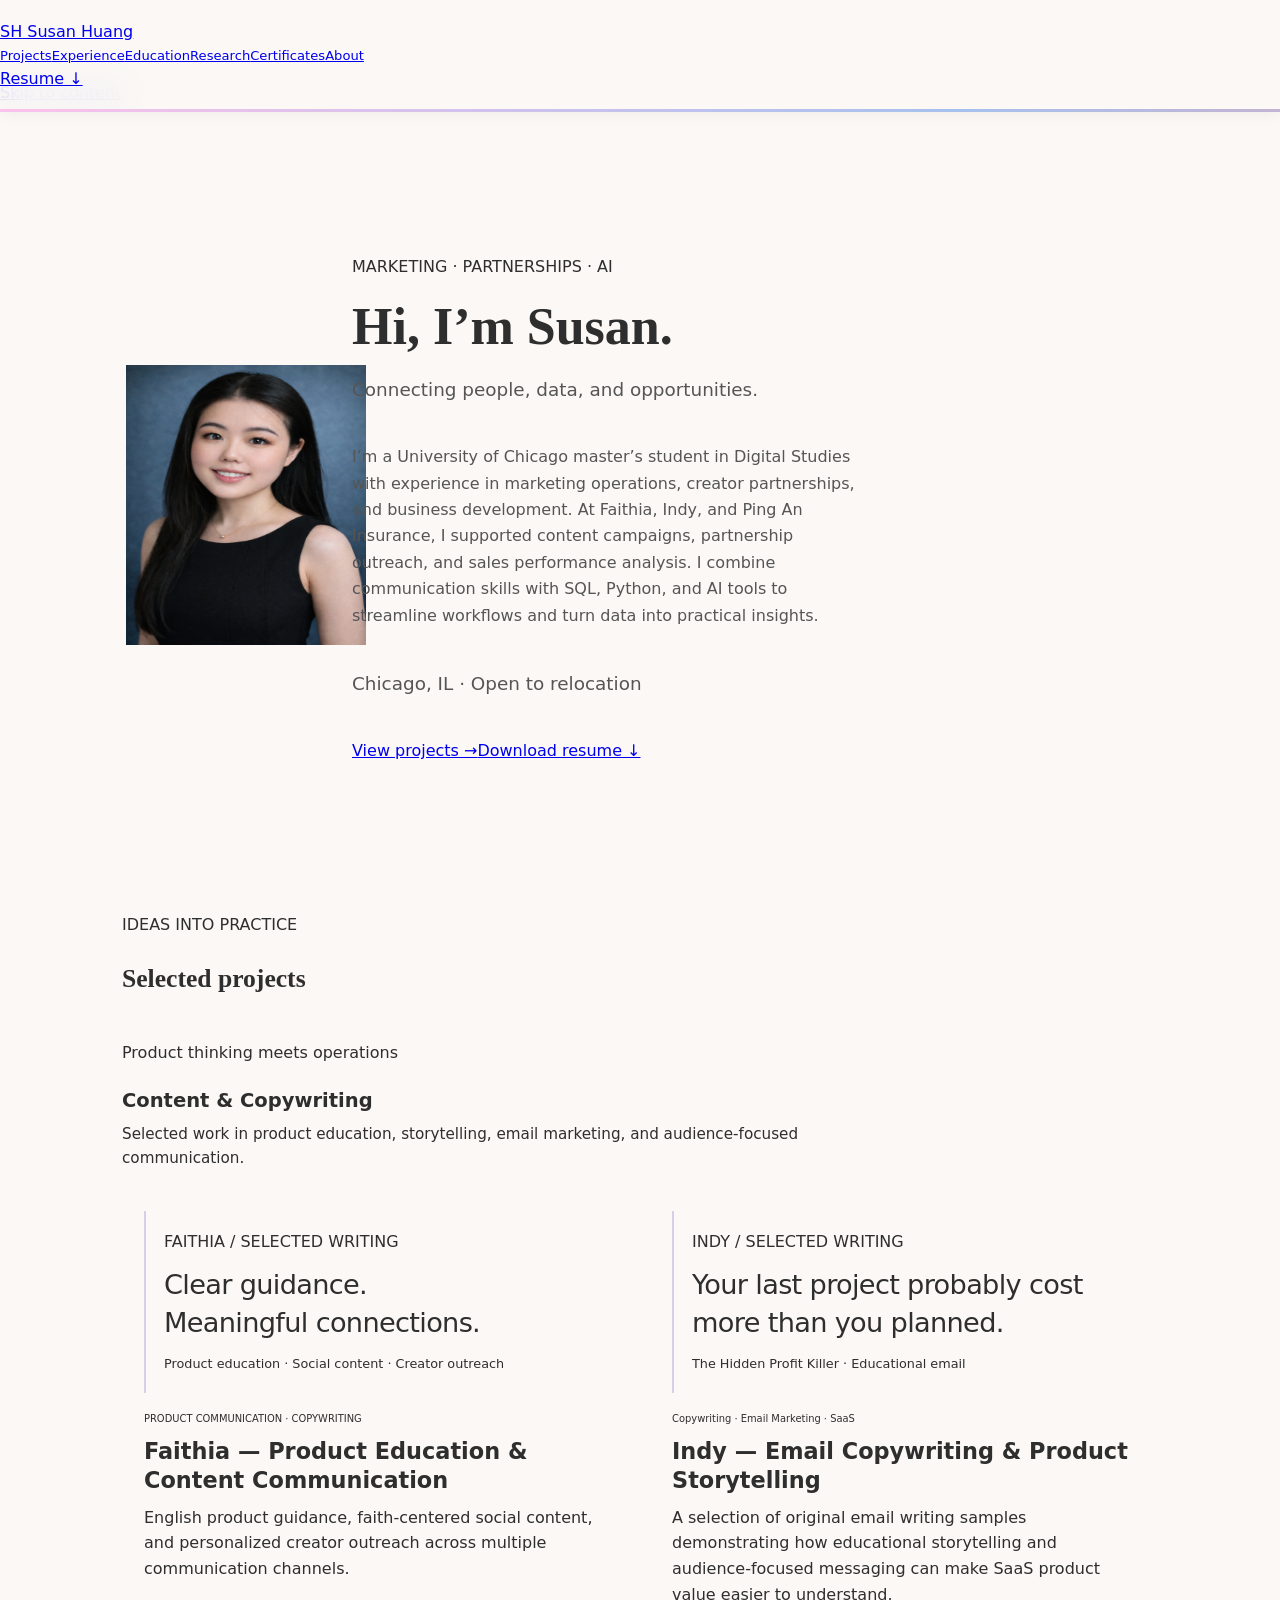
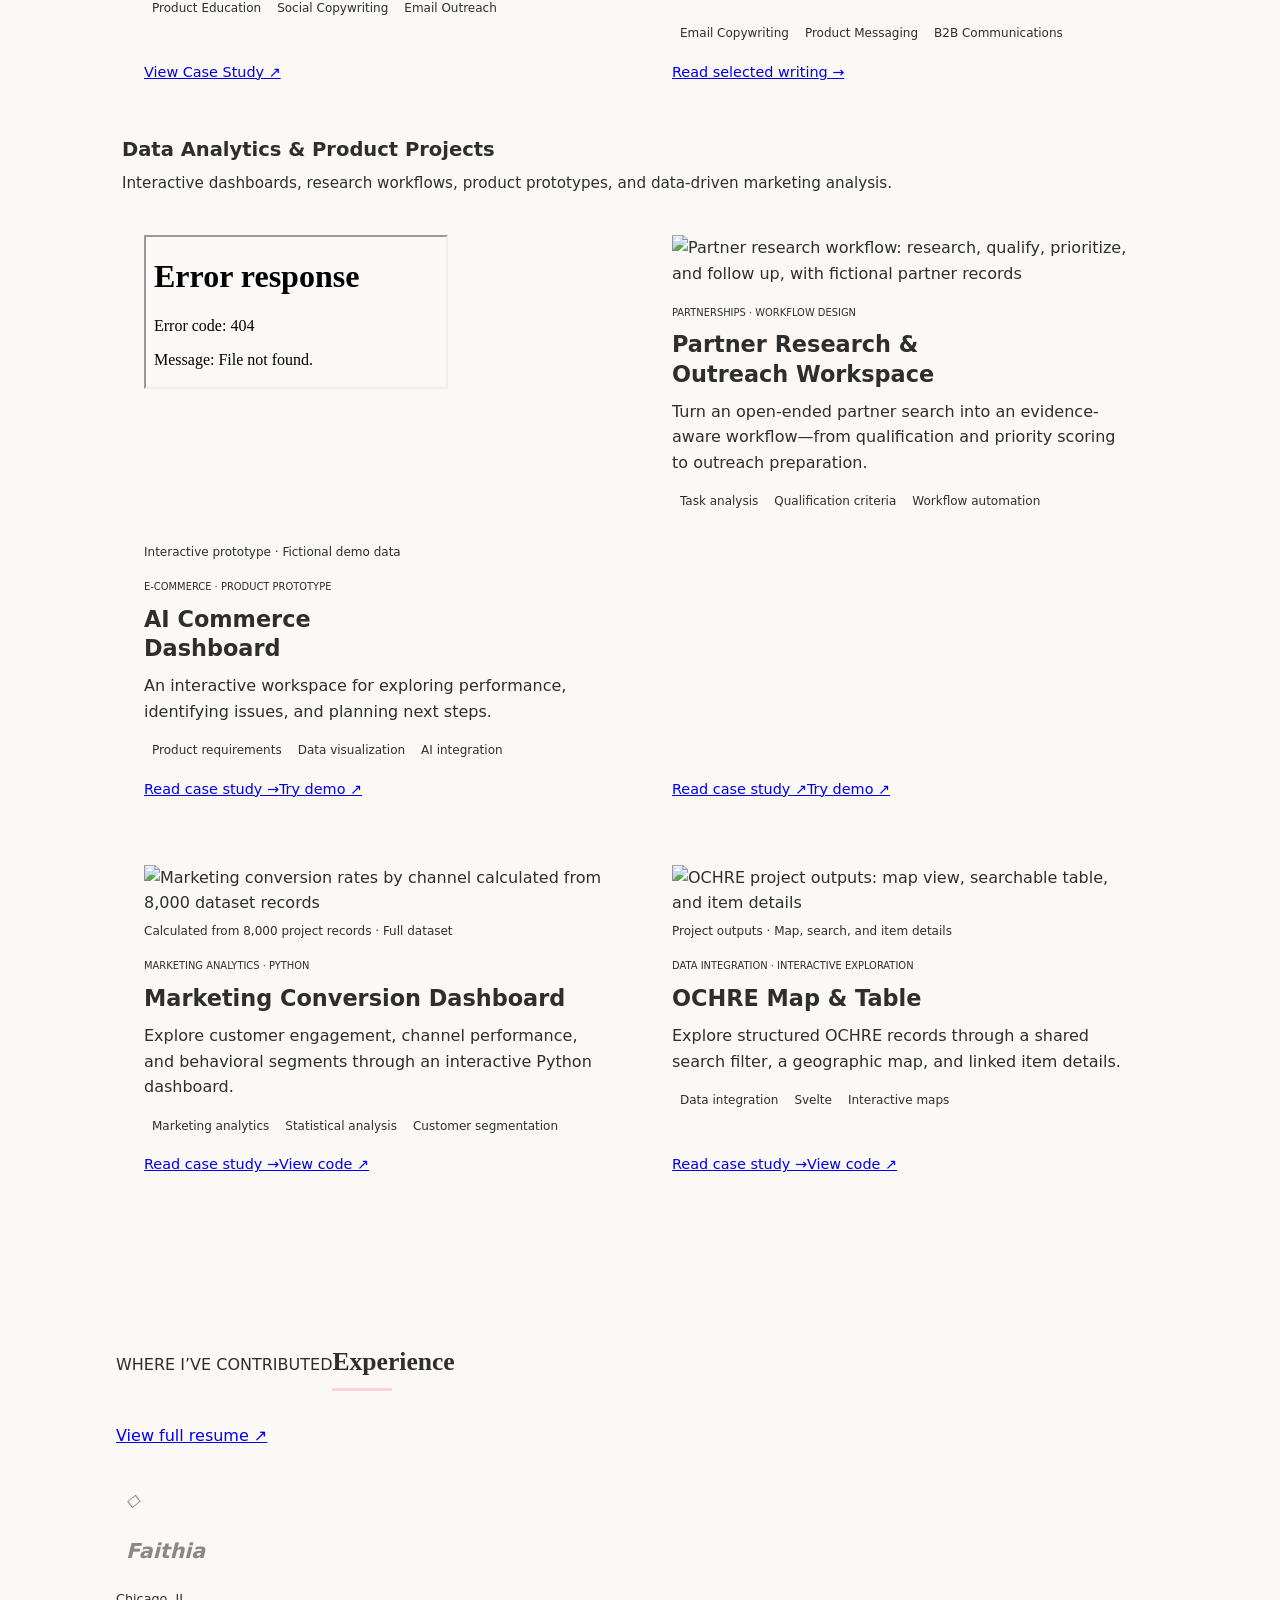
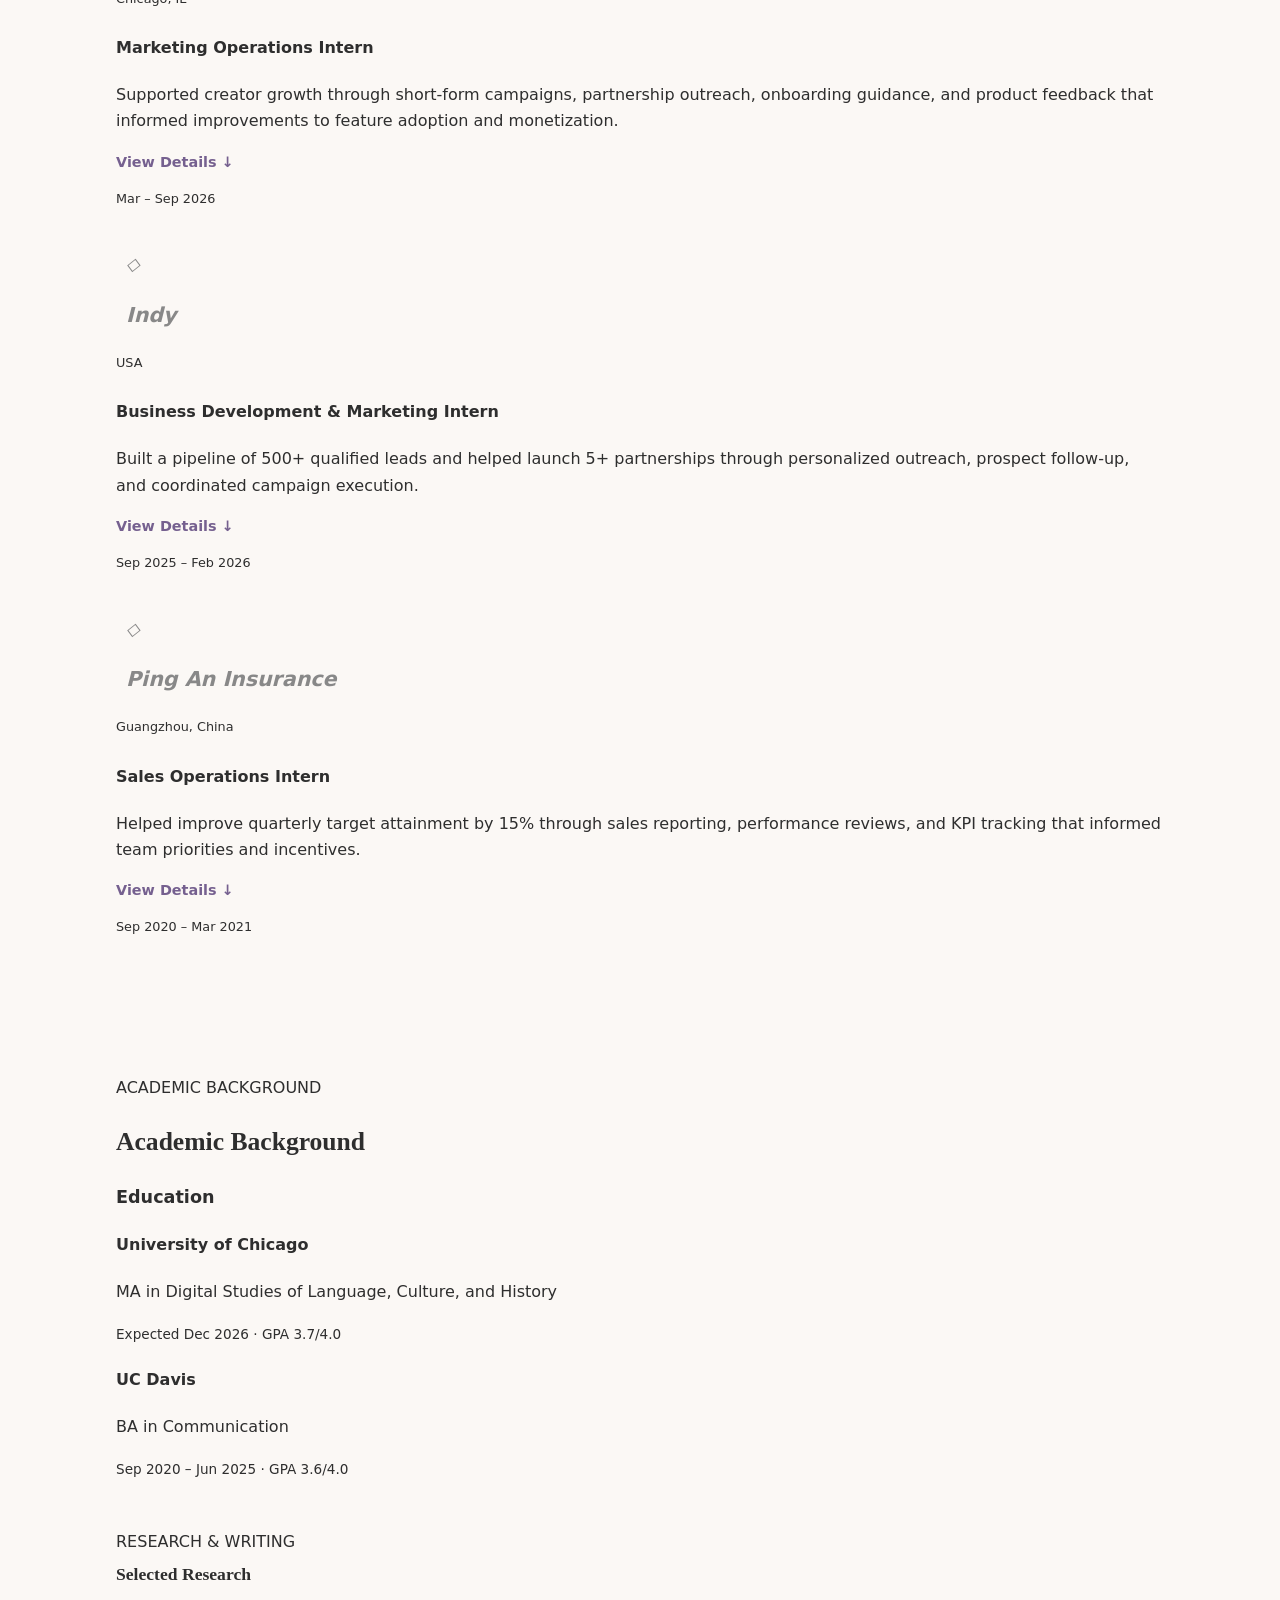
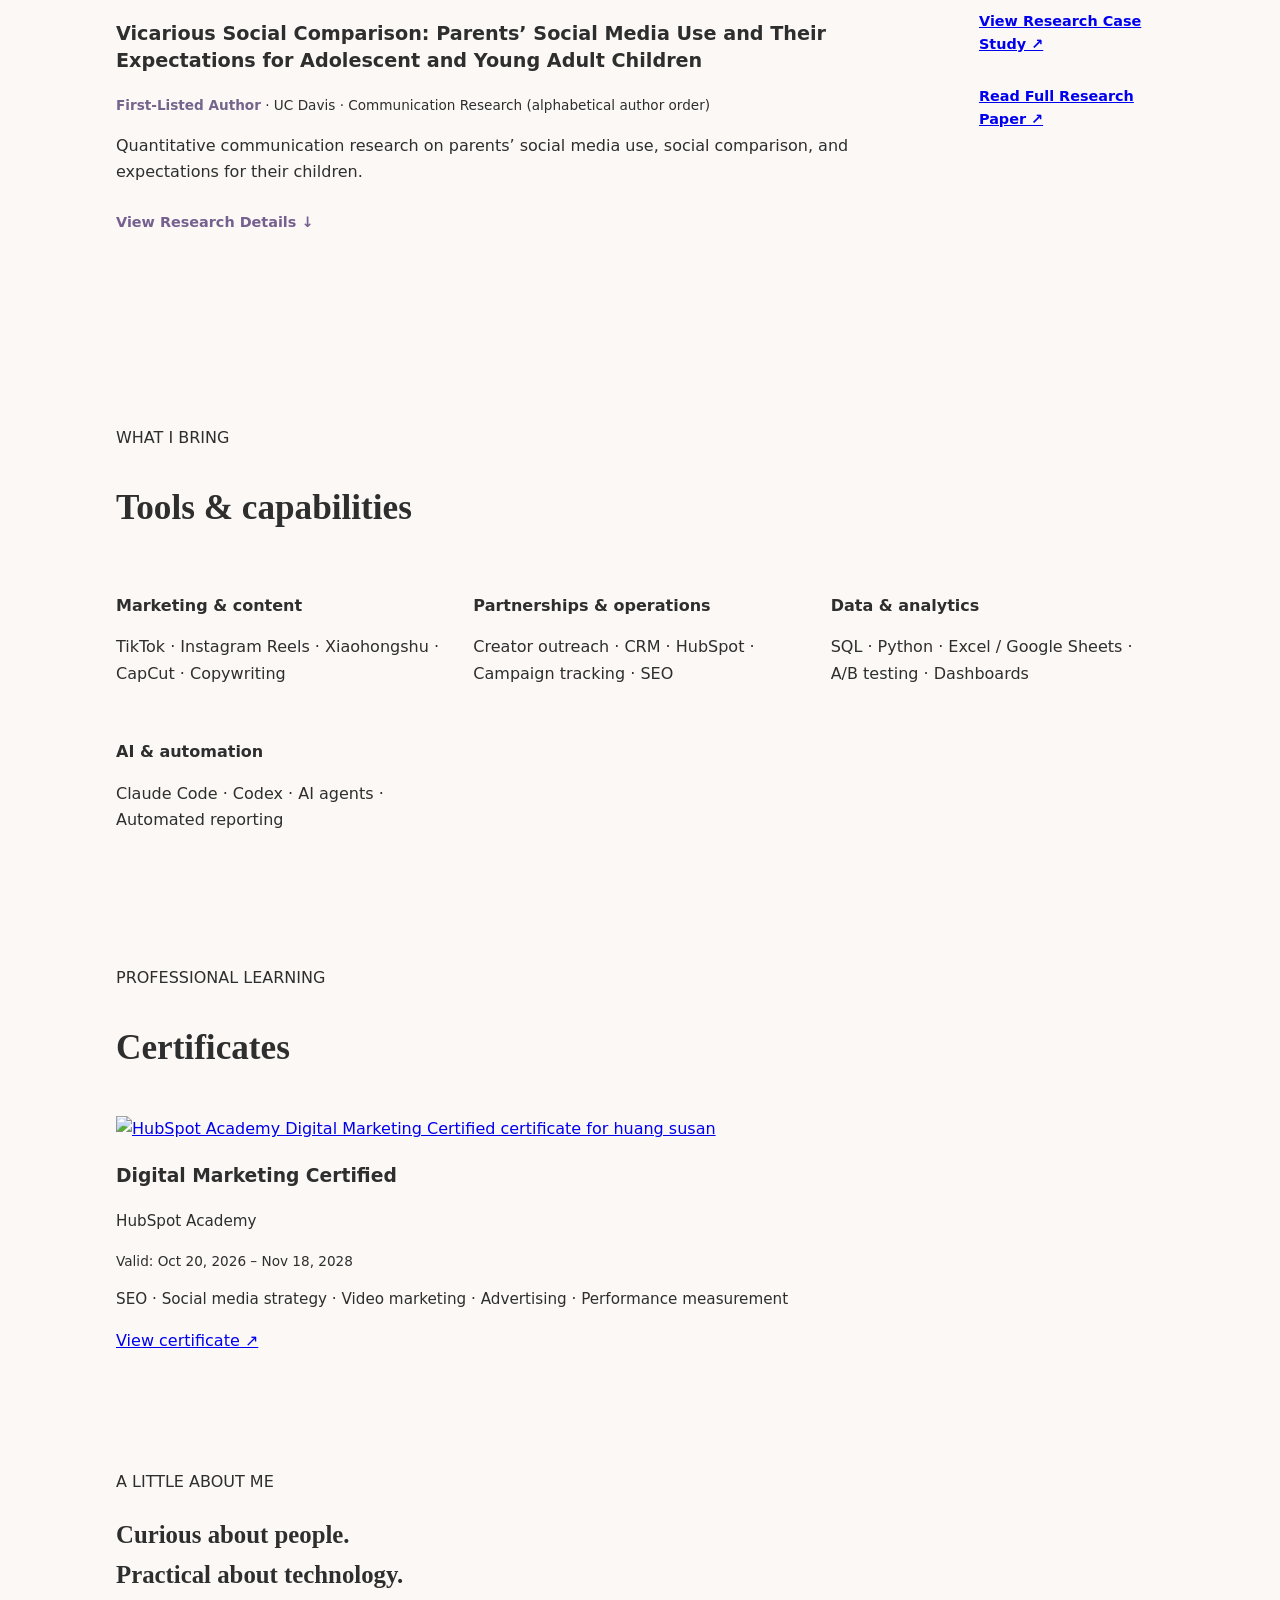
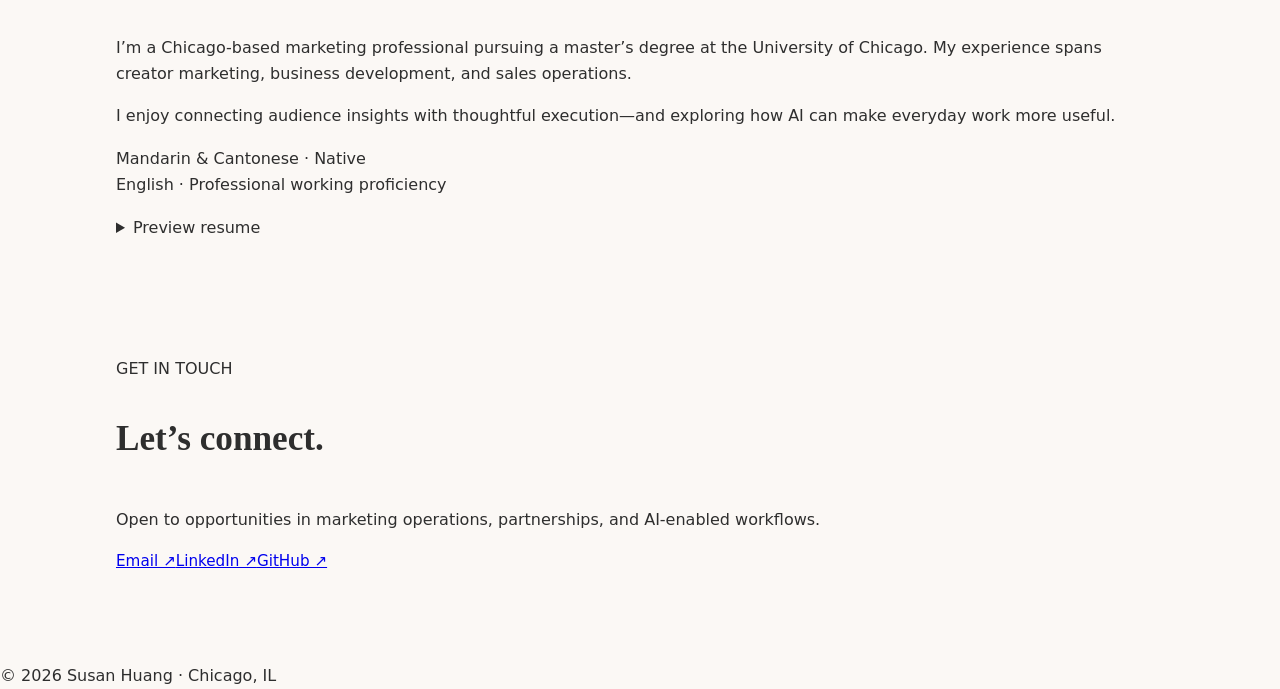
==== commit 0be9867b: "Optimize homepage hierarchy and add expandable experience details" ====
--- a/index.html
+++ b/index.html
@@ -1,6 +1,5 @@
-<!doctype html><html lang="en"><head><meta charset="utf-8"><meta name="viewport" content="width=device-width,initial-scale=1"><title>Susan Huang — Marketing, Partnerships & AI</title><meta name="description" content="Susan Huang’s portfolio: marketing operations, partnerships, and AI-assisted product projects."><link rel="stylesheet" href="style.css?v=hubspot-certificate-1"><link rel="stylesheet" href="indy-copywriting.css"><link rel="stylesheet" href="uc-davis-research.css"></head><body><a class="skip" href="#main">Skip to content</a><header class="site-header"><div class="header-inner"><a class="brand" href="index.html"><span class="monogram">SH</span> Susan Huang</a><nav aria-label="Main navigation"><a href="index.html#projects">Projects</a><a href="index.html#experience">Experience</a><a href="index.html#about">About</a><a href="index.html#certificates">Certificates</a></nav><a class="button compact" href="susan_huang_resume_v2.pdf" download>Resume ↓</a></div></header><main id="main" class="shell"><section class="hero panel"><div class="portrait"><img src="susan_photo.jpg" alt="Susan Huang" width="240" height="280"></div><div><span class="eyebrow">MARKETING · PARTNERSHIPS · AI</span><h1>Hi, I’m Susan.</h1><p class="hero-lead">Connecting people, data, and opportunities.</p><p class="intro">I’m a University of Chicago master’s student in Digital Studies with experience in marketing operations, creator partnerships, and business development. At Faithia, Indy, and Ping An Insurance, I supported content campaigns, partnership outreach, and sales performance analysis. I combine communication skills with SQL, Python, and AI tools to streamline workflows and turn data into practical insights.</p><p class="location"><span class="location-dot"></span>Chicago, IL <span aria-hidden="true">·</span> Open to relocation</p><div class="actions"><a class="button" href="#projects">View projects →</a><a class="button secondary" href="susan_huang_resume_v2.pdf" download>Download resume ↓</a></div></div></section>
-<section id="education" class="section panel education-section"><span class="eyebrow">ACADEMIC BACKGROUND</span><h2>Education</h2><div class="education-grid"><article><span class="education-dot"></span><h4>University of Chicago</h4><p>MA in Digital Studies of Language, Culture, and History</p><span>Expected Dec 2026 · GPA 3.7/4.0</span></article><article><span class="education-dot"></span><h4>UC Davis</h4><p>BA in Communication</p><span>Sep 2020 – Jun 2025 · GPA 3.6/4.0</span></article></div></section><section id="research" class="section panel research-section" aria-labelledby="research-heading"><span class="eyebrow">RESEARCH &amp; WRITING</span><h2 id="research-heading">Selected Research</h2><div class="research-feature"><div><h3>Vicarious Social Comparison: Parents’ Social Media Use and Their Expectations for Adolescent and Young Adult Children</h3><p class="research-byline"><strong>First-Listed Author</strong> · UC Davis · Communication Research <span class="authorship-note">(alphabetical author order)</span></p><p>Co-authored a quantitative research project examining how parents’ social media use and social comparison relate to expectations for their children. Contributed to research design, survey development, data analysis, interpretation of findings, and academic writing.</p><div class="tags"><span>Research Writing</span><span>Audience Insights</span><span>Data Storytelling</span></div></div><a class="research-link" href="uc-davis-research-case-study.html">View Research Case Study ↗</a></div></section><section id="experience" class="section panel experience"><div class="section-heading"><div><span class="eyebrow">WHERE I’VE CONTRIBUTED</span><h2>Experience</h2></div><a href="susan_huang_resume_v2.pdf">View full resume ↗</a></div><article class="experience-row"><div><div class="company"><span class="mini-icon" aria-hidden="true">◇</span><h3>Faithia</h3></div><p class="experience-location">Chicago, IL</p></div><div><h4>Marketing Operations Intern</h4><ul class="experience-details"><li><strong>Content &amp; campaigns.</strong> Created short-form promotional content for TikTok and Instagram, including creator livestream campaigns; supported planning, production, publishing, and performance tracking.</li><li><strong>Creator partnerships.</strong> Sourced and engaged TikTok and YouTube creators, assessing how their content and audiences aligned with the platform.</li><li><strong>Onboarding &amp; monetization.</strong> Supported creator onboarding, feature adoption, and publishing through email and WhatsApp, helping creators monetize livestreams, courses, podcasts, and e-books.</li><li><strong>Performance &amp; product feedback.</strong> Planned sign-up and engagement campaigns, supported incentives tied to creator GMV, and shared content performance and user feedback with the product team to improve onboarding and monetization.</li></ul></div><time>Mar – Sep 2026</time></article><article class="experience-row"><div><div class="company"><span class="mini-icon" aria-hidden="true">◇</span><h3>Indy</h3></div><p class="experience-location">USA</p></div><div><h4>Business Development &amp; Marketing Intern</h4><ul class="experience-details"><li><strong>Partner research.</strong> Built a pipeline of 500+ qualified leads from industry publications, social media, and event directories, screening for brand fit, audience overlap, and collaboration interest.</li><li><strong>Outreach automation.</strong> Used Claude Code and scripts to personalize emails and automate scheduled outreach. Organized leads by partnership type, priority, and contact status to focus follow-up on high-value prospects.</li><li><strong>Partnership execution.</strong> Followed up with prospects, clarified shared goals, and coordinated execution, helping launch 5+ partnerships across newsletter swaps, giveaways, affiliate programs, and co-marketing campaigns.</li></ul></div><time>Sep 2025 – Feb 2026</time></article><article class="experience-row"><div><div class="company"><span class="mini-icon" aria-hidden="true">◇</span><h3>Ping An Insurance</h3></div><p class="experience-location">Guangzhou, China</p></div><div><h4>Sales Operations Intern</h4><ul class="experience-details"><li><strong>Reporting &amp; KPI tracking.</strong> Built daily sales reports and weekly and monthly performance reviews, flagged target shortfalls, and supported team rankings and incentives, helping improve quarterly target attainment by 15%.</li><li><strong>Sales process improvement.</strong> Analyzed past performance and client visits to identify bottlenecks and developed tailored improvement plans, helping shorten sales cycles for underperforming representatives by 20%.</li><li><strong>Client segmentation &amp; events.</strong> Identified high-net-worth clients using premium contributions and client profiles; helped organize four networking and appreciation events, each with a conversion rate above 30% for high-premium policies.</li><li><strong>Client relationship support.</strong> Maintained client records and holiday outreach, and standardized product matching by age, income, and household needs to support relevant coverage recommendations and additional purchases.</li></ul></div><time>Sep 2020 – Mar 2021</time></article></section><section id="projects" class="section"><div class="section-heading"><div><span class="eyebrow">IDEAS INTO PRACTICE</span><h2>Selected projects</h2></div><span class="section-note">Product thinking meets operations</span></div><article class="project panel faithia-project"><div class="indy-card-excerpt"><span class="eyebrow">FAITHIA / SELECTED WRITING</span><p>Clear guidance.<br>Meaningful connections.</p><span class="section-note">Product education · Social content · Creator outreach</span></div><div class="project-copy"><span class="eyebrow">PRODUCT COMMUNICATION · COPYWRITING</span><h3>Faithia — Product Education &amp; Content Communication</h3><p>English product guidance, faith-centered social content, and personalized creator outreach across multiple communication channels.</p><div class="tags"><span>Product Education</span><span>Social Copywriting</span><span>Email Outreach</span></div><div class="project-links"><a href="faithia-product-education-case-study.html">View Case Study ↗</a></div></div></article><article class="project panel indy-project"><div class="indy-card-excerpt"><span class="eyebrow">INDY / SELECTED WRITING</span><p>Your last project probably cost more than you planned.</p><span class="section-note">The Hidden Profit Killer · Educational email</span></div><div class="project-copy"><span class="eyebrow">Copywriting · Email Marketing · SaaS</span><h3>Indy — Email Copywriting &amp; Product Storytelling</h3><p>A selection of original email writing samples demonstrating how educational storytelling and audience-focused messaging can make SaaS product value easier to understand.</p><div class="tags"><span>Email Copywriting</span><span>Product Messaging</span><span>B2B Communications</span></div><div class="project-links"><a href="indy-copywriting-case-study.html">Read selected writing →</a></div></div></article><article class="project panel"><figure class="dashboard-preview"><div class="live-preview"><iframe src="projects/commerce-dashboard/index.html" title="AI Commerce Dashboard preview" loading="lazy" tabindex="-1" aria-hidden="true"></iframe></div><figcaption>Interactive prototype · Fictional demo data</figcaption></figure><div class="project-copy"><span class="eyebrow">E-COMMERCE · PRODUCT PROTOTYPE</span><h3>AI Commerce<br>Dashboard</h3><p>An interactive workspace for exploring performance, identifying issues, and planning next steps.</p><div class="tags"><span>Product requirements</span><span>Data visualization</span><span>AI integration</span></div><div class="project-links"><a href="commerce-case-study.html">Read case study →</a><a href="projects/commerce-dashboard/index.html">Try demo ↗</a></div></div></article><article class="project panel partner-project">
+<!doctype html><html lang="en"><head><meta charset="utf-8"><meta name="viewport" content="width=device-width,initial-scale=1"><title>Susan Huang — Marketing, Partnerships & AI</title><meta name="description" content="Susan Huang’s portfolio: marketing operations, partnerships, and AI-assisted product projects."><link rel="stylesheet" href="style.css?v=hubspot-certificate-1"><link rel="stylesheet" href="indy-copywriting.css"><link rel="stylesheet" href="uc-davis-research.css"><link rel="stylesheet" href="homepage.css"><script src="homepage.js" defer></script></head><body class="homepage"><a class="skip" href="#main">Skip to content</a><header class="site-header"><div class="header-inner"><a class="brand" href="index.html"><span class="monogram">SH</span> Susan Huang</a><nav aria-label="Main navigation"><a href="index.html#projects">Projects</a><a href="index.html#experience">Experience</a><a href="index.html#education">Education</a><a href="index.html#research">Research</a><a href="index.html#certificates">Certificates</a><a href="index.html#about">About</a></nav><a class="button compact" href="susan_huang_resume_v2.pdf" download>Resume ↓</a></div></header><main id="main" class="shell"><section class="hero panel"><div class="portrait"><img src="susan_photo.jpg" alt="Susan Huang" width="240" height="280"></div><div><span class="eyebrow">MARKETING · PARTNERSHIPS · AI</span><h1>Hi, I’m Susan.</h1><p class="hero-lead">Connecting people, data, and opportunities.</p><p class="intro">I’m a University of Chicago master’s student in Digital Studies with experience in marketing operations, creator partnerships, and business development. At Faithia, Indy, and Ping An Insurance, I supported content campaigns, partnership outreach, and sales performance analysis. I combine communication skills with SQL, Python, and AI tools to streamline workflows and turn data into practical insights.</p><p class="location"><span class="location-dot"></span>Chicago, IL <span aria-hidden="true">·</span> Open to relocation</p><div class="actions"><a class="button" href="#projects">View projects →</a><a class="button secondary" href="susan_huang_resume_v2.pdf" download>Download resume ↓</a></div></div></section>
+<section id="projects" class="section"><div class="section-heading"><div><span class="eyebrow">IDEAS INTO PRACTICE</span><h2>Selected projects</h2></div><span class="section-note">Product thinking meets operations</span></div><div class="project-category"><h3 class="category-heading">Content &amp; Copywriting</h3><p class="category-subtitle">Selected work in product education, storytelling, email marketing, and audience-focused communication.</p><div class="project-grid writing-grid"><article class="project panel faithia-project"><div class="indy-card-excerpt"><span class="eyebrow">FAITHIA / SELECTED WRITING</span><p>Clear guidance.<br>Meaningful connections.</p><span class="section-note">Product education · Social content · Creator outreach</span></div><div class="project-copy"><span class="eyebrow">PRODUCT COMMUNICATION · COPYWRITING</span><h3>Faithia — Product Education &amp; Content Communication</h3><p>English product guidance, faith-centered social content, and personalized creator outreach across multiple communication channels.</p><div class="tags"><span>Product Education</span><span>Social Copywriting</span><span>Email Outreach</span></div><div class="project-links"><a href="faithia-product-education-case-study.html">View Case Study ↗</a></div></div></article><article class="project panel indy-project"><div class="indy-card-excerpt"><span class="eyebrow">INDY / SELECTED WRITING</span><p>Your last project probably cost more than you planned.</p><span class="section-note">The Hidden Profit Killer · Educational email</span></div><div class="project-copy"><span class="eyebrow">Copywriting · Email Marketing · SaaS</span><h3>Indy — Email Copywriting &amp; Product Storytelling</h3><p>A selection of original email writing samples demonstrating how educational storytelling and audience-focused messaging can make SaaS product value easier to understand.</p><div class="tags"><span>Email Copywriting</span><span>Product Messaging</span><span>B2B Communications</span></div><div class="project-links"><a href="indy-copywriting-case-study.html">Read selected writing →</a></div></div></article></div></div><div class="project-category"><h3 class="category-heading">Data Analytics &amp; Product Projects</h3><p class="category-subtitle">Interactive dashboards, research workflows, product prototypes, and data-driven marketing analysis.</p><div class="project-grid analytics-grid"><article class="project panel"><figure class="dashboard-preview"><div class="live-preview"><iframe src="projects/commerce-dashboard/index.html" title="AI Commerce Dashboard preview" loading="lazy" tabindex="-1" aria-hidden="true"></iframe></div><figcaption>Interactive prototype · Fictional demo data</figcaption></figure><div class="project-copy"><span class="eyebrow">E-COMMERCE · PRODUCT PROTOTYPE</span><h3>AI Commerce<br>Dashboard</h3><p>An interactive workspace for exploring performance, identifying issues, and planning next steps.</p><div class="tags"><span>Product requirements</span><span>Data visualization</span><span>AI integration</span></div><div class="project-links"><a href="commerce-case-study.html">Read case study →</a><a href="projects/commerce-dashboard/index.html">Try demo ↗</a></div></div></article><article class="project panel partner-project">
 <figure class="dashboard-preview"><img src="partner-preview.svg" alt="Partner research workflow: research, qualify, prioritize, and follow up, with fictional partner records" width="720" height="470" loading="lazy"></figure>
-<div class="project-copy"><span class="eyebrow">PARTNERSHIPS · WORKFLOW DESIGN</span><h3>Partner Research &amp;<br>Outreach Workspace</h3><p>Turn an open-ended partner search into an evidence-aware workflow—from qualification and priority scoring to outreach preparation.</p><div class="tags"><span>Task analysis</span><span>Qualification criteria</span><span>Workflow automation</span></div><div class="project-links"><a href="https://partner-research-workspace.vercel.app/case-study.html" target="_blank" rel="noopener noreferrer">Read case study ↗</a><a href="https://partner-research-workspace.vercel.app/" target="_blank" rel="noopener noreferrer">Try demo ↗</a></div></div></article><article class="project panel"><figure class="dashboard-preview"><img src="marketing-conversion-output.png" style="aspect-ratio:1000/650;object-fit:contain" alt="Marketing conversion rates by channel calculated from 8,000 dataset records" width="720" height="470" loading="lazy"><figcaption>Calculated from 8,000 project records · Full dataset</figcaption></figure><div class="project-copy"><span class="eyebrow">MARKETING ANALYTICS · PYTHON</span><h3>Marketing Conversion Dashboard</h3><p>Explore customer engagement, channel performance, and behavioral segments through an interactive Python dashboard.</p><div class="tags"><span>Marketing analytics</span><span>Statistical analysis</span><span>Customer segmentation</span></div><div class="project-links"><a href="marketing-conversion-case-study.html">Read case study →</a><a href="https://github.com/susanhcs20011026-cloud/project_1" target="_blank" rel="noopener noreferrer">View code ↗</a></div></div></article><article class="project panel"><figure class="dashboard-preview"><img src="ochre-map-table-output.svg" style="aspect-ratio:1000/650;object-fit:contain" alt="OCHRE project outputs: map view, searchable table, and item details" width="720" height="470" loading="lazy"><figcaption>Project outputs · Map, search, and item details</figcaption></figure><div class="project-copy"><span class="eyebrow">DATA INTEGRATION · INTERACTIVE EXPLORATION</span><h3>OCHRE Map &amp; Table</h3><p>Explore structured OCHRE records through a shared search filter, a geographic map, and linked item details.</p><div class="tags"><span>Data integration</span><span>Svelte</span><span>Interactive maps</span></div><div class="project-links"><a href="ochre-map-table-case-study.html">Read case study →</a><a href="https://github.com/susanhcs20011026-cloud/ochre-map-and-table" target="_blank" rel="noopener noreferrer">View code ↗</a></div></div></article></section>
-<section id="about" class="section panel about"><div><span class="eyebrow">A LITTLE ABOUT ME</span><h2>Curious about people.<br>Practical about technology.</h2><p>I’m a Chicago-based marketing professional pursuing a master’s degree at the University of Chicago. My experience spans creator marketing, business development, and sales operations.</p><p>I enjoy connecting audience insights with thoughtful execution—and exploring how AI can make everyday work more useful.</p><p class="language-note">Mandarin & Cantonese · Native<br>English · Professional working proficiency</p><details class="resume-details"><summary>Preview resume</summary><p><a href="susan_huang_resume_v2.pdf">Open resume in a new page ↗</a></p><iframe title="Susan Huang’s latest resume" src="susan_huang_resume_v2.pdf" loading="lazy"></iframe></details></div></section>
-<div class="bottom-grid section"><section id="skills" class="panel skills"><span class="eyebrow">WHAT I BRING</span><h2>Tools & capabilities</h2><div class="skills-grid"><div><h3>Marketing & content</h3><p>TikTok · Instagram Reels · Xiaohongshu · CapCut · Copywriting</p></div><div><h3>Partnerships & operations</h3><p>Creator outreach · CRM · HubSpot · Campaign tracking · SEO</p></div><div><h3>Data & analytics</h3><p>SQL · Python · Excel / Google Sheets · A/B testing · Dashboards</p></div><div><h3>AI & automation</h3><p>Claude Code · Codex · AI agents · Automated reporting</p></div></div></section><section id="certificates" class="panel certificates"><span class="eyebrow">PROFESSIONAL LEARNING</span><h2>Certificates</h2><a class="certificate-image-link" href="hubspot-digital-marketing-certificate.png" target="_blank" rel="noopener noreferrer" aria-label="View HubSpot Digital Marketing certificate"><img class="certificate-image" src="hubspot-digital-marketing-certificate.png" alt="HubSpot Academy Digital Marketing Certified certificate for huang susan" width="1140" height="881" loading="lazy"></a><h3>Digital Marketing Certified</h3><p class="certificate-issuer">HubSpot Academy</p><p class="certificate-validity">Valid: <time datetime="2026-10-20">Oct 20, 2026</time> – <time datetime="2028-11-18">Nov 18, 2028</time></p><p class="certificate-topics">SEO · Social media strategy · Video marketing · Advertising · Performance measurement</p><a class="button secondary compact" href="hubspot-digital-marketing-certificate.png" target="_blank" rel="noopener noreferrer">View certificate ↗</a></section></div><footer id="contact" class="contact panel"><div><span class="eyebrow">GET IN TOUCH</span><h2>Let’s connect.</h2><p>Open to opportunities in marketing operations, partnerships, and AI-enabled workflows.</p></div><div class="contact-links"><a href="mailto:susanhcs20011026@gmail.com">Email ↗</a><a href="https://www.linkedin.com/in/chushansusanhcs">LinkedIn ↗</a><a href="https://github.com/susanhcs20011026-cloud">GitHub ↗</a></div></footer><div class="copyright">© 2026 Susan Huang · Chicago, IL</div></main></body></html>+<div class="project-copy"><span class="eyebrow">PARTNERSHIPS · WORKFLOW DESIGN</span><h3>Partner Research &amp;<br>Outreach Workspace</h3><p>Turn an open-ended partner search into an evidence-aware workflow—from qualification and priority scoring to outreach preparation.</p><div class="tags"><span>Task analysis</span><span>Qualification criteria</span><span>Workflow automation</span></div><div class="project-links"><a href="https://partner-research-workspace.vercel.app/case-study.html" target="_blank" rel="noopener noreferrer">Read case study ↗</a><a href="https://partner-research-workspace.vercel.app/" target="_blank" rel="noopener noreferrer">Try demo ↗</a></div></div></article><article class="project panel"><figure class="dashboard-preview"><img src="marketing-conversion-output.png" style="aspect-ratio:1000/650;object-fit:contain" alt="Marketing conversion rates by channel calculated from 8,000 dataset records" width="720" height="470" loading="lazy"><figcaption>Calculated from 8,000 project records · Full dataset</figcaption></figure><div class="project-copy"><span class="eyebrow">MARKETING ANALYTICS · PYTHON</span><h3>Marketing Conversion Dashboard</h3><p>Explore customer engagement, channel performance, and behavioral segments through an interactive Python dashboard.</p><div class="tags"><span>Marketing analytics</span><span>Statistical analysis</span><span>Customer segmentation</span></div><div class="project-links"><a href="marketing-conversion-case-study.html">Read case study →</a><a href="https://github.com/susanhcs20011026-cloud/project_1" target="_blank" rel="noopener noreferrer">View code ↗</a></div></div></article><article class="project panel"><figure class="dashboard-preview"><img src="ochre-map-table-output.svg" style="aspect-ratio:1000/650;object-fit:contain" alt="OCHRE project outputs: map view, searchable table, and item details" width="720" height="470" loading="lazy"><figcaption>Project outputs · Map, search, and item details</figcaption></figure><div class="project-copy"><span class="eyebrow">DATA INTEGRATION · INTERACTIVE EXPLORATION</span><h3>OCHRE Map &amp; Table</h3><p>Explore structured OCHRE records through a shared search filter, a geographic map, and linked item details.</p><div class="tags"><span>Data integration</span><span>Svelte</span><span>Interactive maps</span></div><div class="project-links"><a href="ochre-map-table-case-study.html">Read case study →</a><a href="https://github.com/susanhcs20011026-cloud/ochre-map-and-table" target="_blank" rel="noopener noreferrer">View code ↗</a></div></div></article></div></div></section><section id="experience" class="section panel experience"><div class="section-heading"><div><span class="eyebrow">WHERE I’VE CONTRIBUTED</span><h2>Experience</h2></div><a href="susan_huang_resume_v2.pdf">View full resume ↗</a></div><article class="experience-row"><div><div class="company"><span class="mini-icon" aria-hidden="true">◇</span><h3>Faithia</h3></div><p class="experience-location">Chicago, IL</p></div><div><h4>Marketing Operations Intern</h4><p class="experience-summary">Supported creator growth through short-form campaigns, partnership outreach, onboarding guidance, and product feedback that informed improvements to feature adoption and monetization.</p><details class="experience-disclosure"><summary aria-expanded="false"><span class="when-closed">View Details ↓</span><span class="when-open">Show Less ↑</span></summary><ul class="experience-details"><li><strong>Content &amp; campaigns.</strong> Created short-form promotional content for TikTok and Instagram, including creator livestream campaigns; supported planning, production, publishing, and performance tracking.</li><li><strong>Creator partnerships.</strong> Sourced and engaged TikTok and YouTube creators, assessing how their content and audiences aligned with the platform.</li><li><strong>Onboarding &amp; monetization.</strong> Supported creator onboarding, feature adoption, and publishing through email and WhatsApp, helping creators monetize livestreams, courses, podcasts, and e-books.</li><li><strong>Performance &amp; product feedback.</strong> Planned sign-up and engagement campaigns, supported incentives tied to creator GMV, and shared content performance and user feedback with the product team to improve onboarding and monetization.</li></ul></details></div><time>Mar – Sep 2026</time></article><article class="experience-row"><div><div class="company"><span class="mini-icon" aria-hidden="true">◇</span><h3>Indy</h3></div><p class="experience-location">USA</p></div><div><h4>Business Development &amp; Marketing Intern</h4><p class="experience-summary">Built a pipeline of 500+ qualified leads and helped launch 5+ partnerships through personalized outreach, prospect follow-up, and coordinated campaign execution.</p><details class="experience-disclosure"><summary aria-expanded="false"><span class="when-closed">View Details ↓</span><span class="when-open">Show Less ↑</span></summary><ul class="experience-details"><li><strong>Partner research.</strong> Built a pipeline of 500+ qualified leads from industry publications, social media, and event directories, screening for brand fit, audience overlap, and collaboration interest.</li><li><strong>Outreach automation.</strong> Used Claude Code and scripts to personalize emails and automate scheduled outreach. Organized leads by partnership type, priority, and contact status to focus follow-up on high-value prospects.</li><li><strong>Partnership execution.</strong> Followed up with prospects, clarified shared goals, and coordinated execution, helping launch 5+ partnerships across newsletter swaps, giveaways, affiliate programs, and co-marketing campaigns.</li></ul></details></div><time>Sep 2025 – Feb 2026</time></article><article class="experience-row"><div><div class="company"><span class="mini-icon" aria-hidden="true">◇</span><h3>Ping An Insurance</h3></div><p class="experience-location">Guangzhou, China</p></div><div><h4>Sales Operations Intern</h4><p class="experience-summary">Helped improve quarterly target attainment by 15% through sales reporting, performance reviews, and KPI tracking that informed team priorities and incentives.</p><details class="experience-disclosure"><summary aria-expanded="false"><span class="when-closed">View Details ↓</span><span class="when-open">Show Less ↑</span></summary><ul class="experience-details"><li><strong>Reporting &amp; KPI tracking.</strong> Built daily sales reports and weekly and monthly performance reviews, flagged target shortfalls, and supported team rankings and incentives, helping improve quarterly target attainment by 15%.</li><li><strong>Sales process improvement.</strong> Analyzed past performance and client visits to identify bottlenecks and developed tailored improvement plans, helping shorten sales cycles for underperforming representatives by 20%.</li><li><strong>Client segmentation &amp; events.</strong> Identified high-net-worth clients using premium contributions and client profiles; helped organize four networking and appreciation events, each with a conversion rate above 30% for high-premium policies.</li><li><strong>Client relationship support.</strong> Maintained client records and holiday outreach, and standardized product matching by age, income, and household needs to support relevant coverage recommendations and additional purchases.</li></ul></details></div><time>Sep 2020 – Mar 2021</time></article></section><section id="education" class="section panel education-section"><span class="eyebrow">ACADEMIC BACKGROUND</span><h2>Academic Background</h2><h3 class="academic-subheading">Education</h3><div class="education-grid"><article><span class="education-dot"></span><h4>University of Chicago</h4><p>MA in Digital Studies of Language, Culture, and History</p><span>Expected Dec 2026 · GPA 3.7/4.0</span></article><article><span class="education-dot"></span><h4>UC Davis</h4><p>BA in Communication</p><span>Sep 2020 – Jun 2025 · GPA 3.6/4.0</span></article></div><section id="research" class="research-section" aria-labelledby="research-heading"><span class="eyebrow">RESEARCH &amp; WRITING</span><h2 id="research-heading">Selected Research</h2><div class="research-feature"><div><h3>Vicarious Social Comparison: Parents’ Social Media Use and Their Expectations for Adolescent and Young Adult Children</h3><p class="research-byline"><strong>First-Listed Author</strong> · UC Davis · Communication Research <span class="authorship-note">(alphabetical author order)</span></p><p class="research-summary">Quantitative communication research on parents’ social media use, social comparison, and expectations for their children.</p><details class="research-disclosure"><summary aria-expanded="false"><span class="when-closed">View Research Details ↓</span><span class="when-open">Show Less ↑</span></summary><p>Co-authored a quantitative research project examining how parents’ social media use and social comparison relate to expectations for their children. Contributed to research design, survey development, data analysis, interpretation of findings, and academic writing.</p><div class="tags"><span>Research Writing</span><span>Audience Insights</span><span>Data Storytelling</span></div></details></div><div class="research-links"><a class="research-link" href="uc-davis-research-case-study.html">View Research Case Study ↗</a><a class="research-link" href="assets/uc-davis-research-paper.pdf" target="_blank" rel="noopener noreferrer">Read Full Research Paper ↗</a></div></div></section></section><div class="bottom-grid section"><section id="skills" class="panel skills"><span class="eyebrow">WHAT I BRING</span><h2>Tools & capabilities</h2><div class="skills-grid"><div><h3>Marketing & content</h3><p>TikTok · Instagram Reels · Xiaohongshu · CapCut · Copywriting</p></div><div><h3>Partnerships & operations</h3><p>Creator outreach · CRM · HubSpot · Campaign tracking · SEO</p></div><div><h3>Data & analytics</h3><p>SQL · Python · Excel / Google Sheets · A/B testing · Dashboards</p></div><div><h3>AI & automation</h3><p>Claude Code · Codex · AI agents · Automated reporting</p></div></div></section><section id="certificates" class="panel certificates"><span class="eyebrow">PROFESSIONAL LEARNING</span><h2>Certificates</h2><a class="certificate-image-link" href="hubspot-digital-marketing-certificate.png" target="_blank" rel="noopener noreferrer" aria-label="View HubSpot Digital Marketing certificate"><img class="certificate-image" src="hubspot-digital-marketing-certificate.png" alt="HubSpot Academy Digital Marketing Certified certificate for huang susan" width="1140" height="881" loading="lazy"></a><h3>Digital Marketing Certified</h3><p class="certificate-issuer">HubSpot Academy</p><p class="certificate-validity">Valid: <time datetime="2026-10-20">Oct 20, 2026</time> – <time datetime="2028-11-18">Nov 18, 2028</time></p><p class="certificate-topics">SEO · Social media strategy · Video marketing · Advertising · Performance measurement</p><a class="button secondary compact" href="hubspot-digital-marketing-certificate.png" target="_blank" rel="noopener noreferrer">View certificate ↗</a></section></div><section id="about" class="section panel about"><div><span class="eyebrow">A LITTLE ABOUT ME</span><h2>Curious about people.<br>Practical about technology.</h2><p>I’m a Chicago-based marketing professional pursuing a master’s degree at the University of Chicago. My experience spans creator marketing, business development, and sales operations.</p><p>I enjoy connecting audience insights with thoughtful execution—and exploring how AI can make everyday work more useful.</p><p class="language-note">Mandarin & Cantonese · Native<br>English · Professional working proficiency</p><details class="resume-details"><summary>Preview resume</summary><p><a href="susan_huang_resume_v2.pdf">Open resume in a new page ↗</a></p><iframe title="Susan Huang’s latest resume" src="susan_huang_resume_v2.pdf" loading="lazy"></iframe></details></div></section>
+<footer id="contact" class="contact panel"><div><span class="eyebrow">GET IN TOUCH</span><h2>Let’s connect.</h2><p>Open to opportunities in marketing operations, partnerships, and AI-enabled workflows.</p></div><div class="contact-links"><a href="mailto:susanhcs20011026@gmail.com">Email ↗</a><a href="https://www.linkedin.com/in/chushansusanhcs">LinkedIn ↗</a><a href="https://github.com/susanhcs20011026-cloud">GitHub ↗</a></div></footer><div class="copyright">© 2026 Susan Huang · Chicago, IL</div></main></body></html>
--- a/homepage.css
+++ b/homepage.css
@@ -0,0 +1,80 @@
+/* Homepage-only spacing, hierarchy, and disclosure controls. Shared pages are unchanged. */
+.homepage .shell{padding-top:32px}
+.homepage .header-inner{min-height:74px;gap:20px}
+.homepage .header-inner nav{gap:18px;font-size:.82rem}
+.homepage .hero{padding:36px;gap:36px;grid-template-columns:190px minmax(0,1fr)}
+.homepage .hero h1{font-size:clamp(2.4rem,4.6vw,3.25rem)}
+.homepage .portrait{padding-right:24px}
+.homepage .intro{font-size:1rem;line-height:1.65}
+.homepage .actions{margin-top:18px}
+.homepage .section{margin-top:32px}
+.homepage .section-heading{margin-bottom:18px}
+.homepage .section-heading h2{font-size:1.6rem}
+.homepage .project-category+.project-category{margin-top:28px}
+.homepage .category-heading{font-size:1.22rem;margin-bottom:6px}
+.homepage .category-subtitle{font-size:.95rem;max-width:780px;margin:0 0 18px;color:var(--muted)}
+.homepage .project-grid{display:grid;grid-template-columns:repeat(2,minmax(0,1fr));gap:20px;align-items:stretch}
+.homepage .project{min-width:0;padding:22px;display:flex;flex-direction:column;align-items:stretch;gap:18px}
+.homepage .project-copy{display:flex;flex-direction:column;flex:1;min-width:0}
+.homepage .project-copy h3{font-size:1.4rem;margin:0 0 10px;line-height:1.3}
+.homepage .project-copy h3 br{display:initial}
+.homepage .project-copy>.eyebrow{margin-bottom:10px;font-size:.62rem}
+.homepage .project-copy>p{font-size:1rem;line-height:1.6;margin:0 0 12px}
+.homepage .project .tags{margin:0 0 16px;gap:6px}
+.homepage .tags span{font-size:.75rem;padding:4px 8px}
+.homepage .project-links{margin-top:auto;gap:12px 20px;font-size:.9rem}
+.homepage .project-links a{padding:8px 0;position:relative;z-index:1}
+.homepage .indy-project .project-links a:after{display:none}
+.homepage .indy-card-excerpt{padding:8px 0 8px 18px;min-height:182px;border-left:2px solid #d8cdeb;display:flex;flex-direction:column;justify-content:center}
+.homepage .indy-card-excerpt>p{font-size:1.7rem;line-height:1.4;margin:12px 0;letter-spacing:-.025em}
+.homepage .indy-card-excerpt .section-note{font-size:.8rem;display:block}
+.homepage .dashboard-preview{margin:0}
+.homepage .dashboard-preview img{width:100%;height:auto;aspect-ratio:1000/650;object-fit:contain}
+.homepage .dashboard-preview figcaption{font-size:.75rem;margin-top:6px;line-height:1.5}
+.homepage .live-preview{height:auto;aspect-ratio:1000/650}
+.homepage .experience,.homepage .education-section,.homepage .about,.homepage .skills,.homepage .certificates,.homepage .contact{padding:26px}
+.homepage .experience-row{grid-template-columns:165px minmax(0,1fr) 145px;gap:20px;padding:20px 0}
+.homepage .experience-row h4{font-size:1rem;padding-top:5px}
+.homepage .experience-row .experience-location{font-size:.8rem}
+.homepage .experience-row time{font-size:.8rem}
+.homepage .experience-row .experience-summary{font-size:1rem;line-height:1.65;margin:8px 0 0}
+.homepage .experience-disclosure,.homepage .research-disclosure{margin-top:6px}
+.homepage :is(.experience-disclosure,.research-disclosure)>summary{display:list-item;list-style:none;cursor:pointer;color:#75608f;font-size:.9rem;font-weight:600;min-height:44px;padding:10px 0;width:fit-content}
+.homepage :is(.experience-disclosure,.research-disclosure)>summary::-webkit-details-marker{display:none}
+.homepage :is(.experience-disclosure,.research-disclosure)>summary::marker{content:''}
+.homepage details:not([open])>summary .when-open,.homepage details[open]>summary .when-closed{display:none}
+.homepage summary:focus-visible{outline:3px solid #a18acb;outline-offset:3px}
+.homepage .experience-details{margin:8px 0 0;padding-left:20px}
+.homepage .experience-details li{font-size:1rem;line-height:1.65;padding-bottom:12px}
+.homepage .education-section>h2{font-size:1.6rem;margin-bottom:20px}
+.homepage .academic-subheading{font-size:1.1rem;margin:0 0 14px}
+.homepage .education-grid{gap:26px;margin:0}
+.homepage .education-grid p{font-size:1rem;line-height:1.6}
+.homepage .education-grid article>span:not(.education-dot){font-size:.85rem}
+.homepage .research-section{padding:24px 0 0;margin-top:24px;border-top:1px solid var(--line)}
+.homepage .research-section>h2{font-size:1.1rem;margin:5px 0 14px}
+.homepage .research-feature{grid-template-columns:minmax(0,1fr) 185px;gap:24px;align-items:start}
+.homepage .research-feature h3{font-size:1.2rem;line-height:1.4}
+.homepage .research-feature p{font-size:1rem;line-height:1.65}
+.homepage .research-feature .research-byline{font-size:.85rem!important}
+.homepage .research-link{white-space:normal;font-size:.9rem;padding:8px 0}
+.homepage .research-disclosure .tags{margin:14px 0 0}
+.homepage .bottom-grid{gap:20px;grid-template-columns:minmax(0,1.6fr) minmax(0,1fr)}
+.homepage .skills-grid{gap:20px 24px}
+.homepage .skills-grid h3{font-size:1rem}
+.homepage .skills-grid p{font-size:1rem;line-height:1.65}
+.homepage .certificate-image-link{max-width:235px;margin:14px 0}
+.homepage .certificates p{font-size:.95rem;line-height:1.65}
+.homepage .certificates .certificate-validity{font-size:.85rem}
+.homepage .about>div:first-child p{font-size:1rem;line-height:1.65}
+.homepage .about h2{font-size:1.55rem}
+.homepage .contact{margin-top:32px;gap:24px}
+.homepage .contact p{font-size:1rem}
+.homepage .contact-links{font-size:.95rem}
+.homepage :is(#education,#research,#skills,#certificates,#about,#experience,#projects){scroll-margin-top:110px}
+@media(max-width:1000px){.homepage .header-inner{flex-wrap:wrap}.homepage .header-inner nav{order:3;width:100%;justify-content:center;gap:22px;flex-wrap:wrap}.homepage .header-inner>.compact{margin-left:auto}.homepage .experience-row{grid-template-columns:145px minmax(0,1fr)}.homepage .experience-row>time{grid-column:2;text-align:left;padding:0}.homepage .indy-card-excerpt{min-height:195px}.homepage .research-feature{grid-template-columns:1fr;gap:10px}}
+@media(max-width:760px){.homepage .project-grid{grid-template-columns:1fr}.homepage .project{gap:18px}.homepage .indy-card-excerpt{min-height:0;padding:12px 18px}.homepage .hero{grid-template-columns:130px minmax(0,1fr);padding:28px;gap:24px}.homepage .portrait{padding-right:16px}.homepage .portrait img{height:170px}.homepage .bottom-grid{grid-template-columns:1fr}.homepage .certificate-image-link{max-width:260px}.homepage .skills-grid{grid-template-columns:1fr 1fr}}
+@media(max-width:580px){.homepage .shell{padding:20px 17px 15px}.homepage .header-inner{gap:12px}.homepage .header-inner nav{gap:4px 16px;font-size:.8rem}.homepage .header-inner nav a{padding:6px 0}.homepage .hero{padding:24px;grid-template-columns:1fr;gap:18px}.homepage .portrait{padding:0}.homepage .portrait img{height:100px;width:90px}.homepage .hero h1{font-size:2.3rem}.homepage .section{margin-top:22px}.homepage .project{padding:20px}.homepage .project-copy h3{font-size:1.35rem}.homepage .indy-card-excerpt>p{font-size:1.55rem}.homepage .project-category+.project-category{margin-top:24px}.homepage .experience,.homepage .education-section,.homepage .about,.homepage .skills,.homepage .certificates,.homepage .contact{padding:22px}.homepage .experience-row{grid-template-columns:1fr;gap:6px;padding:18px 0}.homepage .experience-row>time{grid-column:1;grid-row:2;text-align:left;margin-left:44px}.homepage .experience-row .experience-location{margin-top:3px}.homepage .experience-row>div:nth-child(2){grid-row:3}.homepage .experience-row .experience-summary{margin-top:6px}.homepage .education-grid,.homepage .skills-grid{grid-template-columns:1fr;gap:20px}.homepage .research-section{padding-top:20px;margin-top:20px}.homepage .category-subtitle{font-size:.95rem}.homepage .contact{margin-top:22px}.homepage .contact-links{flex-wrap:wrap;gap:18px}.homepage :is(#education,#research,#skills,#certificates,#about,#experience,#projects){scroll-margin-top:155px}}
+@media(prefers-reduced-motion:reduce){.homepage *{scroll-behavior:auto;transition:none!important}}
+
+.homepage .research-links{display:flex;flex-direction:column;gap:8px;align-items:flex-start}
